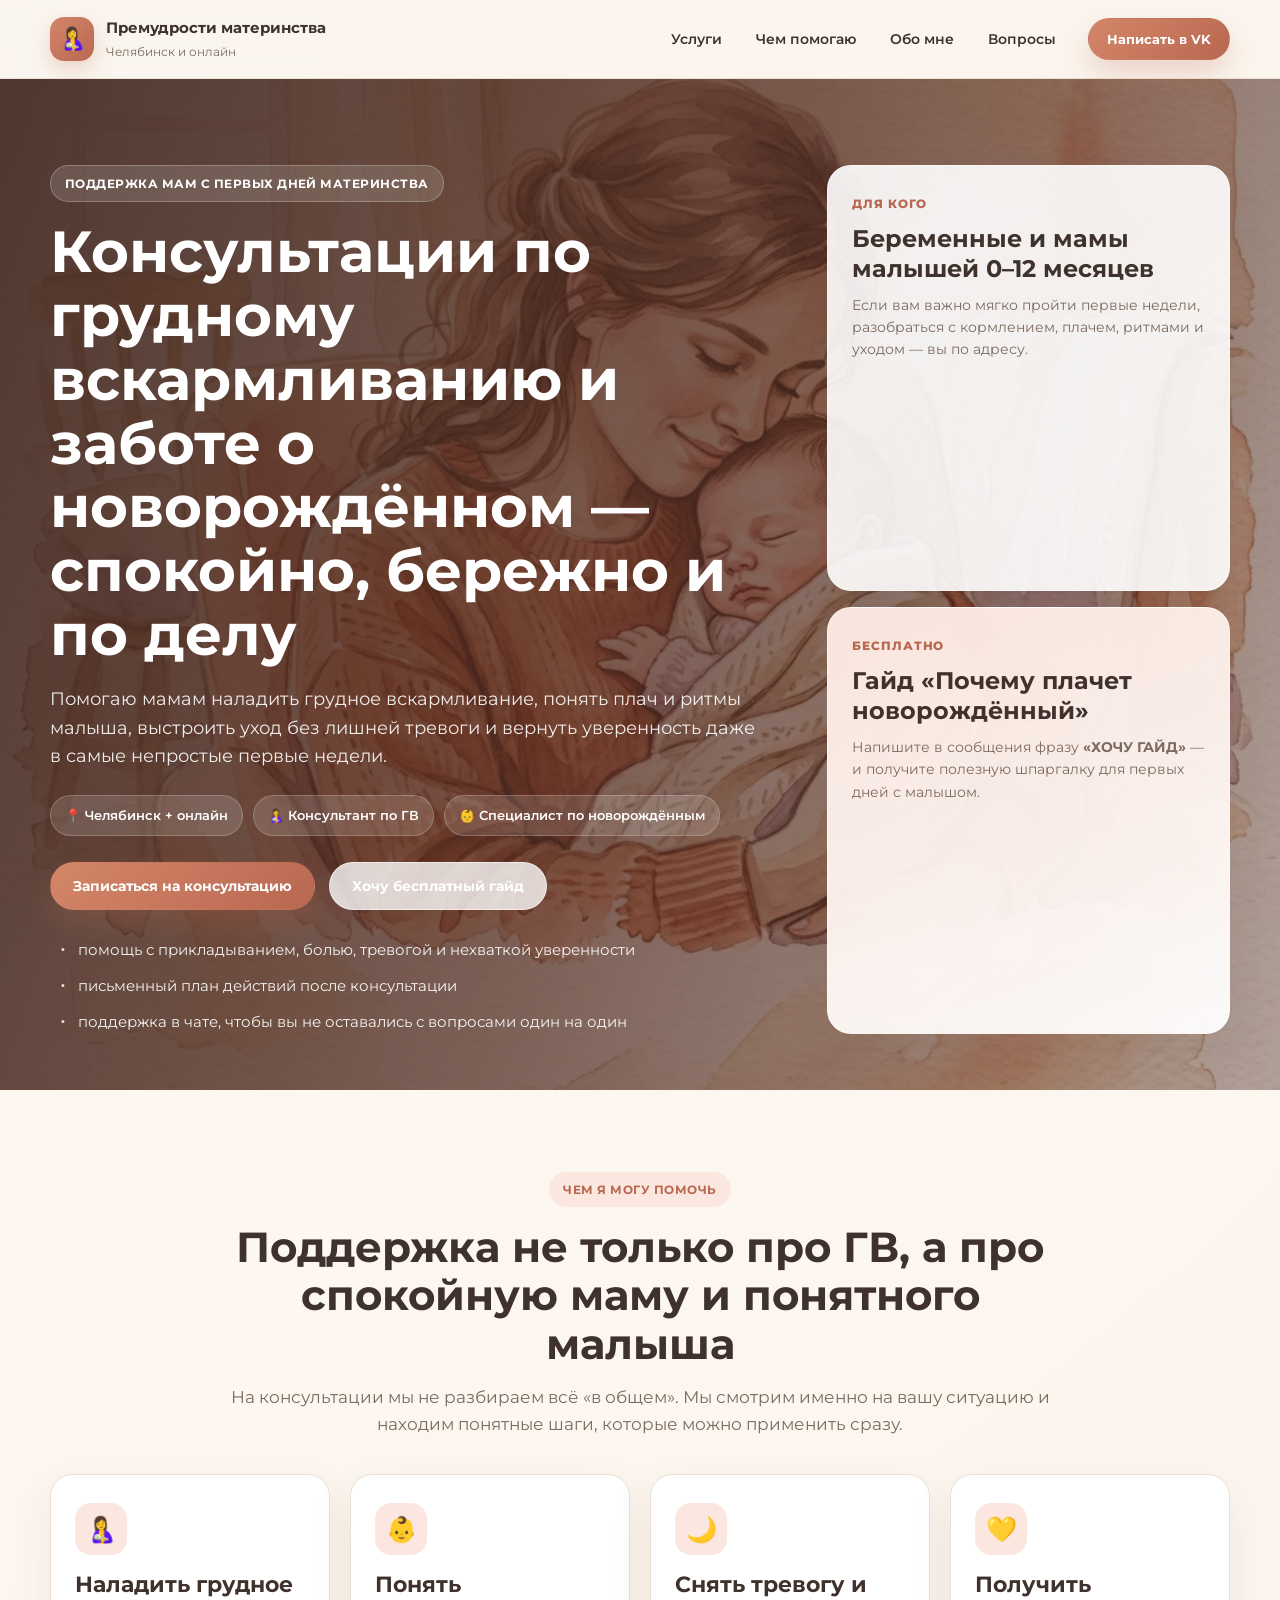
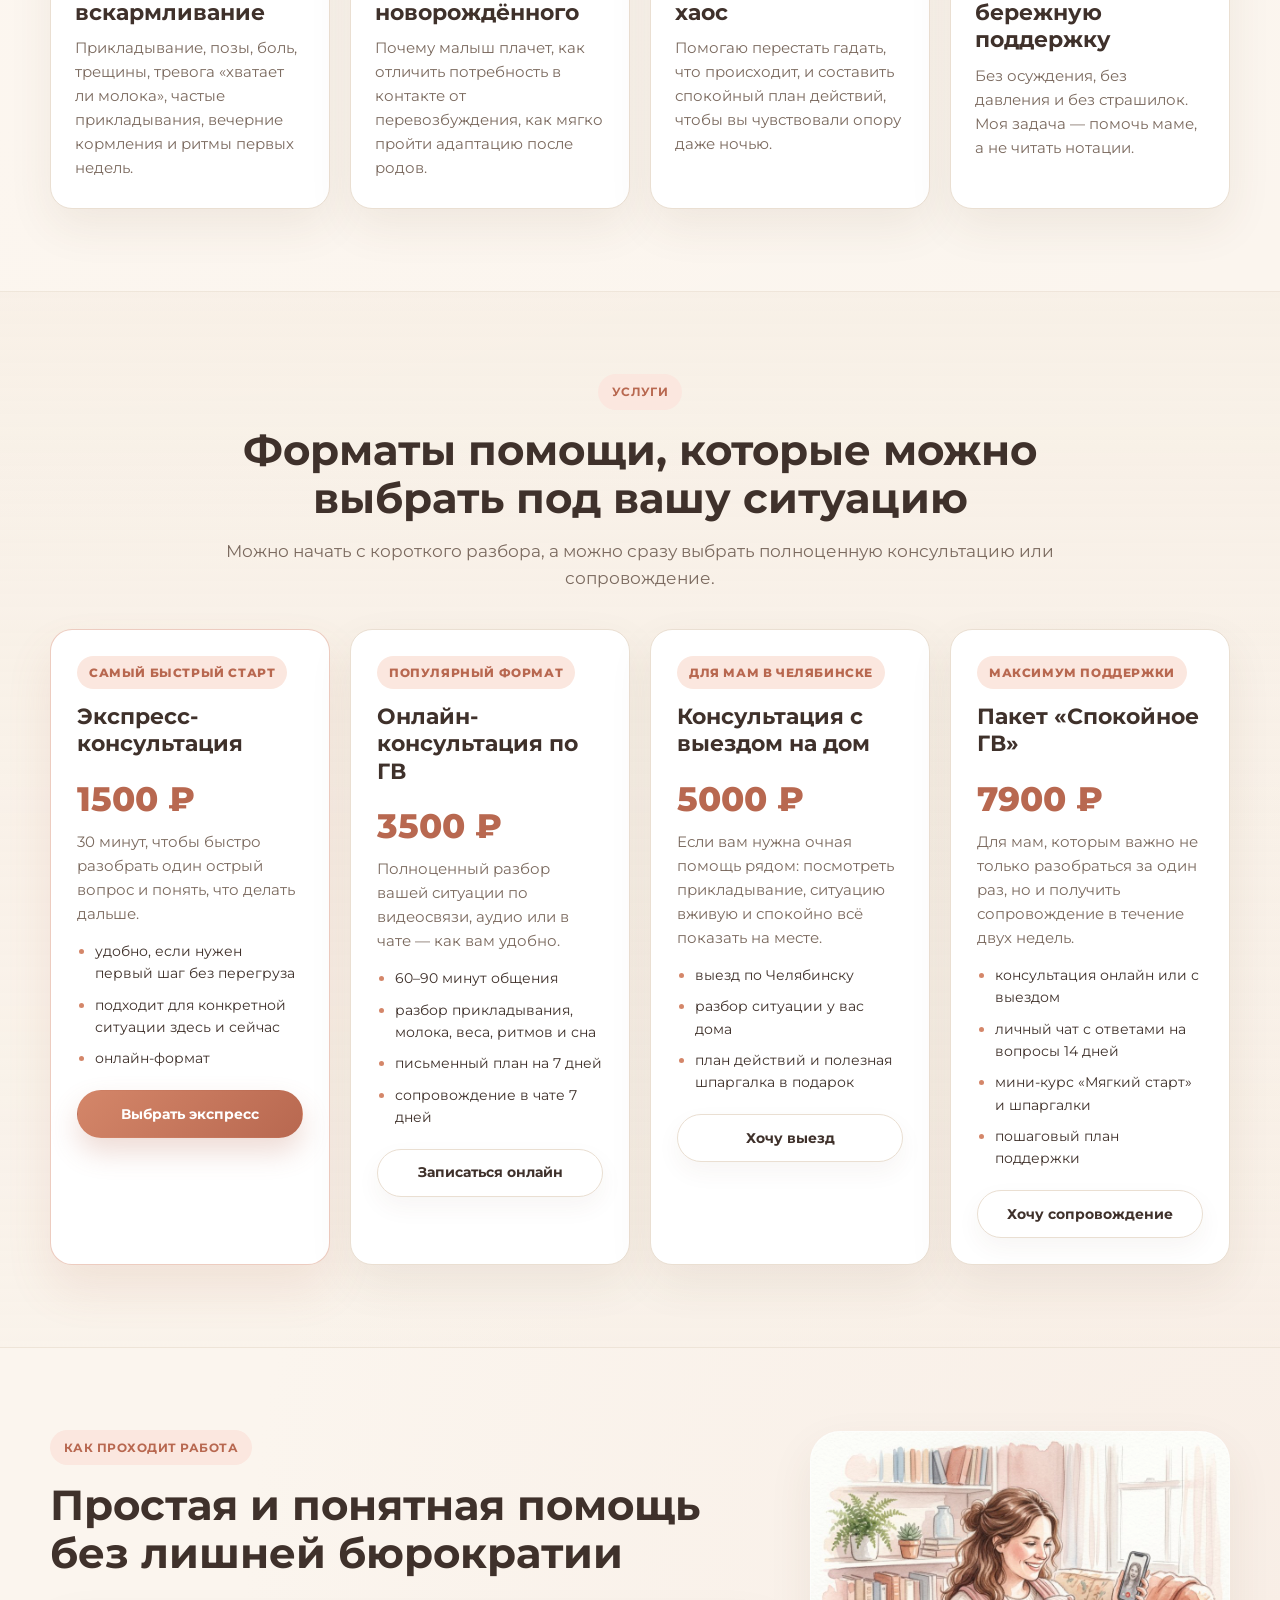
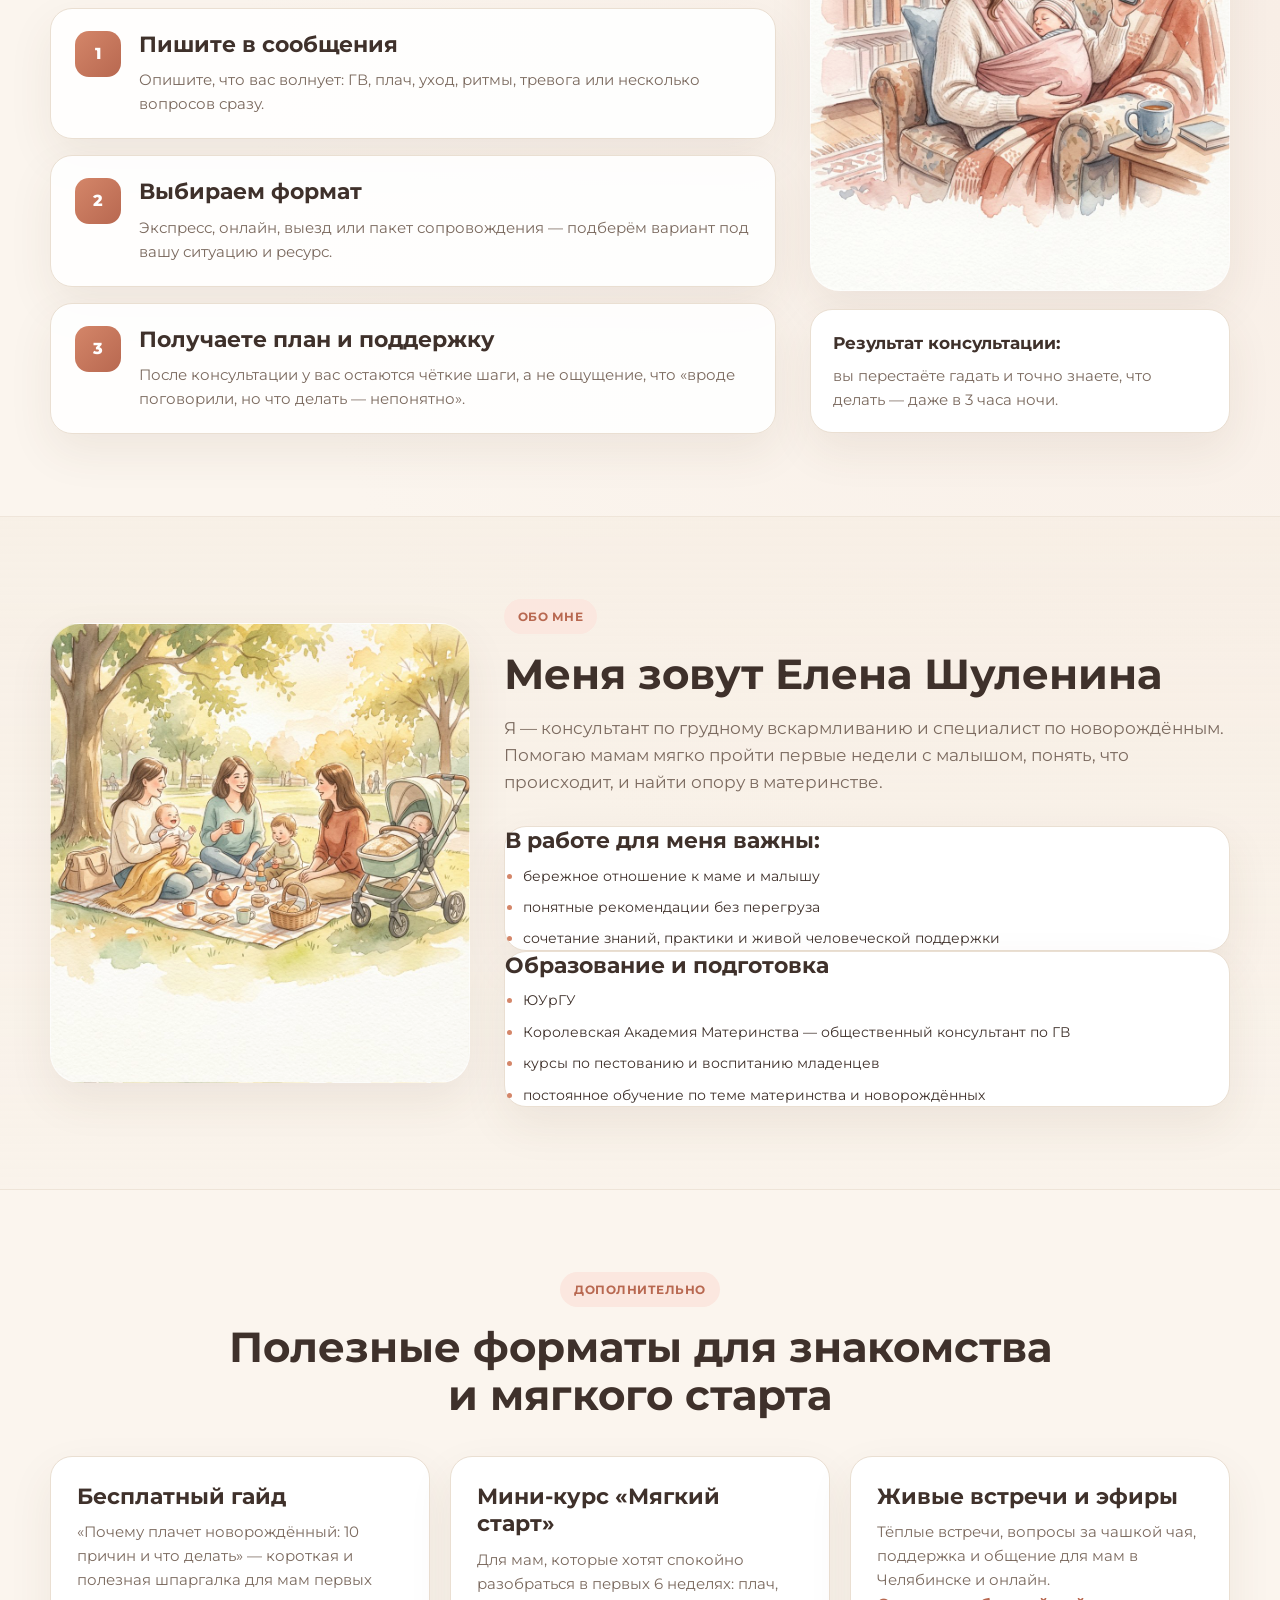
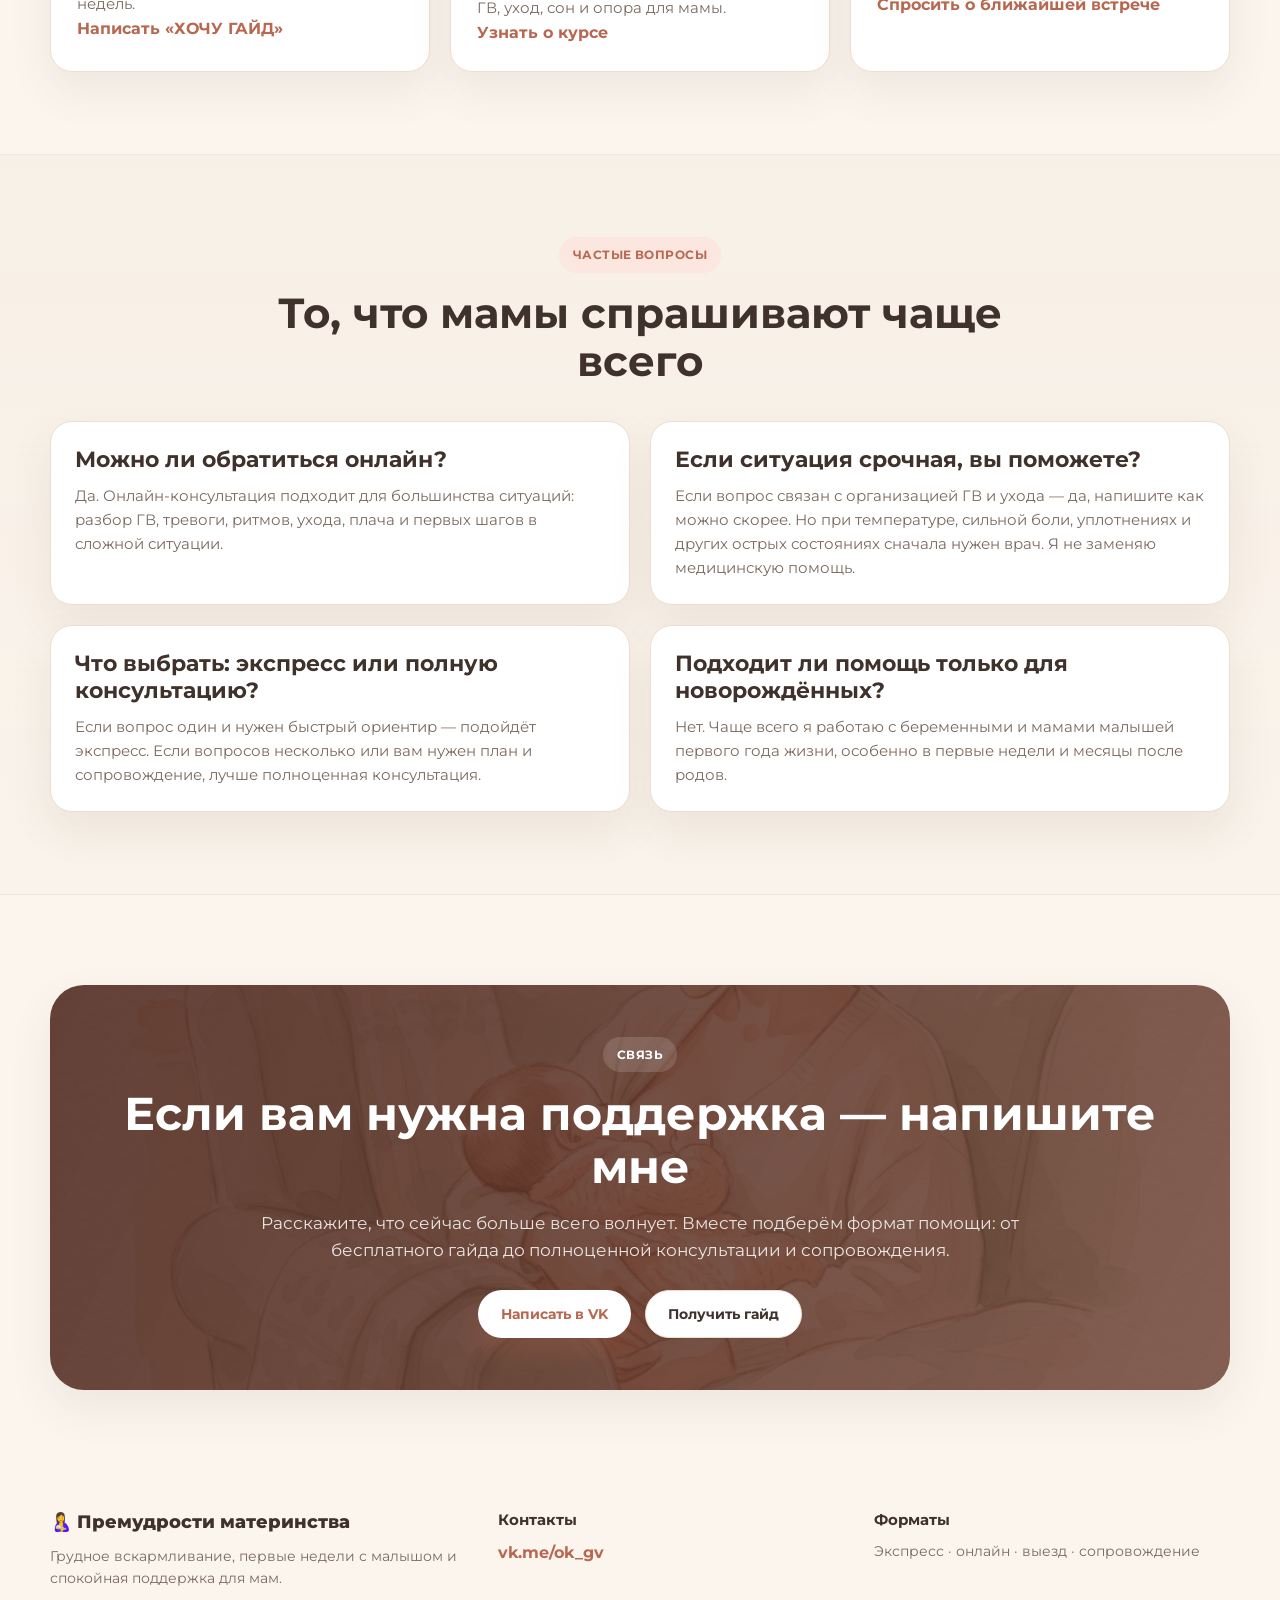
==== index.html @ 94d7d29d "Create client-facing landing page Co-authored-by: arena-agent <297053741+arena-agent@users.noreply.g" ====
<!DOCTYPE html>
<html lang="ru">
<head>
  <meta charset="UTF-8">
  <meta name="viewport" content="width=device-width, initial-scale=1.0">
  <title>Премудрости материнства — консультации по ГВ и поддержка мам</title>
  <meta name="description" content="Премудрости материнства — консультации по грудному вскармливанию и поддержка мам в Челябинске и онлайн. Помощь с ГВ, плачем новорождённого, уходом и спокойным стартом первых недель.">
  <link rel="preconnect" href="https://fonts.googleapis.com">
  <link rel="preconnect" href="https://fonts.gstatic.com" crossorigin>
  <link href="https://fonts.googleapis.com/css2?family=Montserrat:wght@400;500;600;700;800&display=swap" rel="stylesheet">
  <link rel="stylesheet" href="style.css">
</head>
<body>
  <header class="site-header">
    <div class="container nav">
      <a class="brand" href="#top">
        <span class="brand-mark">🤱</span>
        <span>
          <strong>Премудрости материнства</strong>
          <small>Челябинск и онлайн</small>
        </span>
      </a>

      <nav class="menu" aria-label="Основная навигация">
        <a href="#services">Услуги</a>
        <a href="#benefits">Чем помогаю</a>
        <a href="#about">Обо мне</a>
        <a href="#faq">Вопросы</a>
      </nav>

      <a class="button button-small button-primary header-cta" href="https://vk.me/ok_gv" target="_blank" rel="noopener">Написать в VK</a>
    </div>
  </header>

  <main id="top">
    <section class="hero">
      <div class="hero-bg"></div>
      <div class="hero-overlay"></div>
      <div class="container hero-grid">
        <div class="hero-copy">
          <span class="eyebrow">Поддержка мам с первых дней материнства</span>
          <h1>Консультации по грудному вскармливанию и заботе о новорождённом — спокойно, бережно и по делу</h1>
          <p class="hero-text">Помогаю мамам наладить грудное вскармливание, понять плач и ритмы малыша, выстроить уход без лишней тревоги и вернуть уверенность даже в самые непростые первые недели.</p>

          <div class="hero-chips">
            <span>📍 Челябинск + онлайн</span>
            <span>🤱 Консультант по ГВ</span>
            <span>👶 Специалист по новорождённым</span>
          </div>

          <div class="hero-actions">
            <a class="button button-primary" href="https://vk.me/ok_gv" target="_blank" rel="noopener">Записаться на консультацию</a>
            <a class="button button-secondary" href="https://vk.me/ok_gv" target="_blank" rel="noopener">Хочу бесплатный гайд</a>
          </div>

          <ul class="hero-points">
            <li>помощь с прикладыванием, болью, тревогой и нехваткой уверенности</li>
            <li>письменный план действий после консультации</li>
            <li>поддержка в чате, чтобы вы не оставались с вопросами один на один</li>
          </ul>
        </div>

        <aside class="hero-card">
          <div class="mini-card">
            <span class="mini-label">Для кого</span>
            <h2>Беременные и мамы малышей 0–12 месяцев</h2>
            <p>Если вам важно мягко пройти первые недели, разобраться с кормлением, плачем, ритмами и уходом — вы по адресу.</p>
          </div>

          <div class="mini-card accent-card">
            <span class="mini-label">Бесплатно</span>
            <h2>Гайд «Почему плачет новорождённый»</h2>
            <p>Напишите в сообщения фразу <strong>«ХОЧУ ГАЙД»</strong> — и получите полезную шпаргалку для первых дней с малышом.</p>
          </div>
        </aside>
      </div>
    </section>

    <section class="section" id="benefits">
      <div class="container">
        <div class="section-head">
          <span class="section-kicker">Чем я могу помочь</span>
          <h2>Поддержка не только про ГВ, а про спокойную маму и понятного малыша</h2>
          <p>На консультации мы не разбираем всё «в общем». Мы смотрим именно на вашу ситуацию и находим понятные шаги, которые можно применить сразу.</p>
        </div>

        <div class="benefits-grid">
          <article class="info-card">
            <div class="icon">🤱</div>
            <h3>Наладить грудное вскармливание</h3>
            <p>Прикладывание, позы, боль, трещины, тревога «хватает ли молока», частые прикладывания, вечерние кормления и ритмы первых недель.</p>
          </article>

          <article class="info-card">
            <div class="icon">👶</div>
            <h3>Понять новорождённого</h3>
            <p>Почему малыш плачет, как отличить потребность в контакте от перевозбуждения, как мягко пройти адаптацию после родов.</p>
          </article>

          <article class="info-card">
            <div class="icon">🌙</div>
            <h3>Снять тревогу и хаос</h3>
            <p>Помогаю перестать гадать, что происходит, и составить спокойный план действий, чтобы вы чувствовали опору даже ночью.</p>
          </article>

          <article class="info-card">
            <div class="icon">💛</div>
            <h3>Получить бережную поддержку</h3>
            <p>Без осуждения, без давления и без страшилок. Моя задача — помочь маме, а не читать нотации.</p>
          </article>
        </div>
      </div>
    </section>

    <section class="section section-soft" id="services">
      <div class="container">
        <div class="section-head">
          <span class="section-kicker">Услуги</span>
          <h2>Форматы помощи, которые можно выбрать под вашу ситуацию</h2>
          <p>Можно начать с короткого разбора, а можно сразу выбрать полноценную консультацию или сопровождение.</p>
        </div>

        <div class="services-grid">
          <article class="service-card service-highlight">
            <span class="service-badge">Самый быстрый старт</span>
            <h3>Экспресс-консультация</h3>
            <div class="price">1500 ₽</div>
            <p>30 минут, чтобы быстро разобрать один острый вопрос и понять, что делать дальше.</p>
            <ul>
              <li>удобно, если нужен первый шаг без перегруза</li>
              <li>подходит для конкретной ситуации здесь и сейчас</li>
              <li>онлайн-формат</li>
            </ul>
            <a class="button button-primary button-full" href="https://vk.me/ok_gv" target="_blank" rel="noopener">Выбрать экспресс</a>
          </article>

          <article class="service-card">
            <span class="service-badge">Популярный формат</span>
            <h3>Онлайн-консультация по ГВ</h3>
            <div class="price">3500 ₽</div>
            <p>Полноценный разбор вашей ситуации по видеосвязи, аудио или в чате — как вам удобно.</p>
            <ul>
              <li>60–90 минут общения</li>
              <li>разбор прикладывания, молока, веса, ритмов и сна</li>
              <li>письменный план на 7 дней</li>
              <li>сопровождение в чате 7 дней</li>
            </ul>
            <a class="button button-secondary button-full" href="https://vk.me/ok_gv" target="_blank" rel="noopener">Записаться онлайн</a>
          </article>

          <article class="service-card">
            <span class="service-badge">Для мам в Челябинске</span>
            <h3>Консультация с выездом на дом</h3>
            <div class="price">5000 ₽</div>
            <p>Если вам нужна очная помощь рядом: посмотреть прикладывание, ситуацию вживую и спокойно всё показать на месте.</p>
            <ul>
              <li>выезд по Челябинску</li>
              <li>разбор ситуации у вас дома</li>
              <li>план действий и полезная шпаргалка в подарок</li>
            </ul>
            <a class="button button-secondary button-full" href="https://vk.me/ok_gv" target="_blank" rel="noopener">Хочу выезд</a>
          </article>

          <article class="service-card">
            <span class="service-badge">Максимум поддержки</span>
            <h3>Пакет «Спокойное ГВ»</h3>
            <div class="price">7900 ₽</div>
            <p>Для мам, которым важно не только разобраться за один раз, но и получить сопровождение в течение двух недель.</p>
            <ul>
              <li>консультация онлайн или с выездом</li>
              <li>личный чат с ответами на вопросы 14 дней</li>
              <li>мини-курс «Мягкий старт» и шпаргалки</li>
              <li>пошаговый план поддержки</li>
            </ul>
            <a class="button button-secondary button-full" href="https://vk.me/ok_gv" target="_blank" rel="noopener">Хочу сопровождение</a>
          </article>
        </div>
      </div>
    </section>

    <section class="section">
      <div class="container two-column">
        <div>
          <div class="section-head left">
            <span class="section-kicker">Как проходит работа</span>
            <h2>Простая и понятная помощь без лишней бюрократии</h2>
          </div>

          <div class="steps">
            <article class="step-card">
              <span class="step-num">1</span>
              <div>
                <h3>Пишите в сообщения</h3>
                <p>Опишите, что вас волнует: ГВ, плач, уход, ритмы, тревога или несколько вопросов сразу.</p>
              </div>
            </article>

            <article class="step-card">
              <span class="step-num">2</span>
              <div>
                <h3>Выбираем формат</h3>
                <p>Экспресс, онлайн, выезд или пакет сопровождения — подберём вариант под вашу ситуацию и ресурс.</p>
              </div>
            </article>

            <article class="step-card">
              <span class="step-num">3</span>
              <div>
                <h3>Получаете план и поддержку</h3>
                <p>После консультации у вас остаются чёткие шаги, а не ощущение, что «вроде поговорили, но что делать — непонятно».</p>
              </div>
            </article>
          </div>
        </div>

        <div class="visual-panel">
          <div class="visual-image visual-online"></div>
          <div class="panel-note">
            <strong>Результат консультации:</strong>
            <p>вы перестаёте гадать и точно знаете, что делать — даже в 3 часа ночи.</p>
          </div>
        </div>
      </div>
    </section>

    <section class="section section-soft">
      <div class="container two-column reverse">
        <div class="visual-panel">
          <div class="visual-image visual-picnic"></div>
        </div>

        <div id="about">
          <div class="section-head left">
            <span class="section-kicker">Обо мне</span>
            <h2>Меня зовут Елена Шуленина</h2>
            <p>Я — консультант по грудному вскармливанию и специалист по новорождённым. Помогаю мамам мягко пройти первые недели с малышом, понять, что происходит, и найти опору в материнстве.</p>
          </div>

          <div class="about-box">
            <h3>В работе для меня важны:</h3>
            <ul>
              <li>бережное отношение к маме и малышу</li>
              <li>понятные рекомендации без перегруза</li>
              <li>сочетание знаний, практики и живой человеческой поддержки</li>
            </ul>
          </div>

          <div class="about-box">
            <h3>Образование и подготовка</h3>
            <ul>
              <li>ЮУрГУ</li>
              <li>Королевская Академия Материнства — общественный консультант по ГВ</li>
              <li>курсы по пестованию и воспитанию младенцев</li>
              <li>постоянное обучение по теме материнства и новорождённых</li>
            </ul>
          </div>
        </div>
      </div>
    </section>

    <section class="section">
      <div class="container">
        <div class="section-head">
          <span class="section-kicker">Дополнительно</span>
          <h2>Полезные форматы для знакомства и мягкого старта</h2>
        </div>

        <div class="extras-grid">
          <article class="extra-card">
            <h3>Бесплатный гайд</h3>
            <p>«Почему плачет новорождённый: 10 причин и что делать» — короткая и полезная шпаргалка для мам первых недель.</p>
            <a href="https://vk.me/ok_gv" target="_blank" rel="noopener">Написать «ХОЧУ ГАЙД»</a>
          </article>

          <article class="extra-card">
            <h3>Мини-курс «Мягкий старт»</h3>
            <p>Для мам, которые хотят спокойно разобраться в первых 6 неделях: плач, ГВ, уход, сон и опора для мамы.</p>
            <a href="https://vk.me/ok_gv" target="_blank" rel="noopener">Узнать о курсе</a>
          </article>

          <article class="extra-card">
            <h3>Живые встречи и эфиры</h3>
            <p>Тёплые встречи, вопросы за чашкой чая, поддержка и общение для мам в Челябинске и онлайн.</p>
            <a href="https://vk.me/ok_gv" target="_blank" rel="noopener">Спросить о ближайшей встрече</a>
          </article>
        </div>
      </div>
    </section>

    <section class="section section-soft" id="faq">
      <div class="container">
        <div class="section-head">
          <span class="section-kicker">Частые вопросы</span>
          <h2>То, что мамы спрашивают чаще всего</h2>
        </div>

        <div class="faq-list">
          <article class="faq-item">
            <h3>Можно ли обратиться онлайн?</h3>
            <p>Да. Онлайн-консультация подходит для большинства ситуаций: разбор ГВ, тревоги, ритмов, ухода, плача и первых шагов в сложной ситуации.</p>
          </article>

          <article class="faq-item">
            <h3>Если ситуация срочная, вы поможете?</h3>
            <p>Если вопрос связан с организацией ГВ и ухода — да, напишите как можно скорее. Но при температуре, сильной боли, уплотнениях и других острых состояниях сначала нужен врач. Я не заменяю медицинскую помощь.</p>
          </article>

          <article class="faq-item">
            <h3>Что выбрать: экспресс или полную консультацию?</h3>
            <p>Если вопрос один и нужен быстрый ориентир — подойдёт экспресс. Если вопросов несколько или вам нужен план и сопровождение, лучше полноценная консультация.</p>
          </article>

          <article class="faq-item">
            <h3>Подходит ли помощь только для новорождённых?</h3>
            <p>Нет. Чаще всего я работаю с беременными и мамами малышей первого года жизни, особенно в первые недели и месяцы после родов.</p>
          </article>
        </div>
      </div>
    </section>

    <section class="section final-cta">
      <div class="container final-cta-inner">
        <span class="section-kicker light">Связь</span>
        <h2>Если вам нужна поддержка — напишите мне</h2>
        <p>Расскажите, что сейчас больше всего волнует. Вместе подберём формат помощи: от бесплатного гайда до полноценной консультации и сопровождения.</p>
        <div class="hero-actions centered">
          <a class="button button-primary button-light" href="https://vk.me/ok_gv" target="_blank" rel="noopener">Написать в VK</a>
          <a class="button button-secondary button-outline-light" href="https://vk.me/ok_gv" target="_blank" rel="noopener">Получить гайд</a>
        </div>
      </div>
    </section>
  </main>

  <footer class="site-footer">
    <div class="container footer-grid">
      <div>
        <div class="footer-brand">🤱 Премудрости материнства</div>
        <p>Грудное вскармливание, первые недели с малышом и спокойная поддержка для мам.</p>
      </div>

      <div>
        <h3>Контакты</h3>
        <a href="https://vk.me/ok_gv" target="_blank" rel="noopener">vk.me/ok_gv</a>
      </div>

      <div>
        <h3>Форматы</h3>
        <p>Экспресс · онлайн · выезд · сопровождение</p>
      </div>
    </div>
  </footer>
</body>
</html>
---- style.css ----
:root {
  --bg: #fbf5ee;
  --bg-soft: #f6ede2;
  --card: rgba(255, 255, 255, 0.92);
  --card-solid: #ffffff;
  --text: #3f312b;
  --muted: #7b6a5f;
  --line: #eadfd2;
  --accent: #d48669;
  --accent-dark: #b86850;
  --accent-soft: #fbe7df;
  --green: #5f8f74;
  --shadow: 0 18px 45px rgba(90, 61, 40, 0.08);
  --radius-xl: 32px;
  --radius-lg: 22px;
  --radius-md: 16px;
  --container: 1180px;
}

* {
  box-sizing: border-box;
}

html {
  scroll-behavior: smooth;
}

body {
  margin: 0;
  font-family: 'Montserrat', -apple-system, BlinkMacSystemFont, 'Segoe UI', sans-serif;
  color: var(--text);
  background:
    radial-gradient(circle at top left, #fff9f3 0%, transparent 35%),
    radial-gradient(circle at right center, #f8eee6 0%, transparent 30%),
    var(--bg);
  line-height: 1.6;
}

img {
  max-width: 100%;
  display: block;
}

a {
  color: inherit;
}

.container {
  width: min(var(--container), calc(100% - 40px));
  margin: 0 auto;
}

.site-header {
  position: sticky;
  top: 0;
  z-index: 50;
  backdrop-filter: blur(14px);
  -webkit-backdrop-filter: blur(14px);
  background: rgba(251, 245, 238, 0.85);
  border-bottom: 1px solid rgba(234, 223, 210, 0.9);
}

.nav {
  display: flex;
  align-items: center;
  gap: 18px;
  min-height: 78px;
}

.brand {
  display: inline-flex;
  align-items: center;
  gap: 12px;
  text-decoration: none;
  min-width: 0;
}

.brand strong {
  display: block;
  font-size: 15px;
}

.brand small {
  display: block;
  color: var(--muted);
  font-size: 12px;
  margin-top: 2px;
}

.brand-mark {
  width: 44px;
  height: 44px;
  border-radius: 14px;
  display: grid;
  place-items: center;
  font-size: 22px;
  background: linear-gradient(135deg, var(--accent), var(--accent-dark));
  color: white;
  box-shadow: 0 8px 20px rgba(184, 104, 80, 0.26);
}

.menu {
  display: flex;
  align-items: center;
  gap: 6px;
  margin-left: auto;
  flex-wrap: wrap;
}

.menu a {
  text-decoration: none;
  font-size: 14px;
  font-weight: 600;
  color: var(--text);
  padding: 10px 14px;
  border-radius: 999px;
  transition: 0.2s ease;
}

.menu a:hover,
.menu a:focus-visible {
  background: white;
  outline: none;
}

.button {
  display: inline-flex;
  align-items: center;
  justify-content: center;
  gap: 8px;
  min-height: 48px;
  padding: 0 22px;
  border-radius: 999px;
  border: 1px solid transparent;
  text-decoration: none;
  font-weight: 700;
  font-size: 14px;
  transition: transform 0.18s ease, box-shadow 0.18s ease, background 0.18s ease, color 0.18s ease;
}

.button:hover,
.button:focus-visible {
  transform: translateY(-1px);
  outline: none;
}

.button-small {
  min-height: 42px;
  padding: 0 18px;
  font-size: 13px;
}

.button-full {
  width: 100%;
}

.button-primary {
  background: linear-gradient(135deg, var(--accent), var(--accent-dark));
  color: white;
  box-shadow: 0 14px 28px rgba(184, 104, 80, 0.24);
}

.button-secondary {
  background: rgba(255, 255, 255, 0.78);
  border-color: rgba(255, 255, 255, 0.55);
  color: white;
}

.section .button-secondary,
.section-soft .button-secondary {
  color: var(--text);
  background: white;
  border-color: var(--line);
  box-shadow: 0 10px 24px rgba(90, 61, 40, 0.05);
}

.button-light {
  background: white;
  color: var(--accent-dark);
}

.button-outline-light {
  border-color: rgba(255, 255, 255, 0.45);
  background: rgba(255, 255, 255, 0.12);
  color: white;
}

.hero {
  position: relative;
  overflow: hidden;
  padding: 44px 0 56px;
}

.hero-bg,
.hero-overlay {
  position: absolute;
  inset: 0;
}

.hero-bg {
  background: url('assets/bg-newborn.jpg') center 28% / cover no-repeat;
  transform: scale(1.04);
}

.hero-overlay {
  background: linear-gradient(110deg, rgba(64, 38, 30, 0.92) 0%, rgba(87, 50, 39, 0.78) 50%, rgba(87, 50, 39, 0.45) 100%);
}

.hero-grid {
  position: relative;
  z-index: 1;
  display: grid;
  grid-template-columns: minmax(0, 1.3fr) minmax(280px, 0.7fr);
  gap: 28px;
  align-items: stretch;
}

.hero-copy,
.hero-card {
  padding-top: 42px;
}

.hero-copy {
  color: white;
}

.eyebrow,
.section-kicker {
  display: inline-flex;
  align-items: center;
  gap: 8px;
  padding: 8px 14px;
  border-radius: 999px;
  font-size: 12px;
  font-weight: 700;
  letter-spacing: 0.04em;
  text-transform: uppercase;
}

.eyebrow {
  margin-bottom: 18px;
  background: rgba(255, 255, 255, 0.14);
  border: 1px solid rgba(255, 255, 255, 0.24);
}

.hero h1 {
  margin: 0;
  font-size: clamp(34px, 5vw, 58px);
  line-height: 1.1;
  max-width: 900px;
}

.hero-text {
  margin: 18px 0 0;
  font-size: 18px;
  color: rgba(255, 255, 255, 0.9);
  max-width: 720px;
}

.hero-chips {
  display: flex;
  flex-wrap: wrap;
  gap: 10px;
  margin-top: 24px;
}

.hero-chips span {
  padding: 9px 14px;
  border-radius: 999px;
  font-size: 13px;
  font-weight: 600;
  background: rgba(255, 255, 255, 0.14);
  border: 1px solid rgba(255, 255, 255, 0.2);
}

.hero-actions {
  display: flex;
  gap: 14px;
  flex-wrap: wrap;
  margin-top: 26px;
}

.hero-actions.centered {
  justify-content: center;
}

.hero-points {
  list-style: none;
  padding: 0;
  margin: 28px 0 0;
  display: grid;
  gap: 12px;
  max-width: 720px;
}

.hero-points li {
  position: relative;
  padding-left: 28px;
  color: rgba(255, 255, 255, 0.92);
  font-size: 15px;
}

.hero-points li::before {
  content: '•';
  position: absolute;
  left: 10px;
  top: 0;
  color: #ffd9c8;
  font-size: 20px;
  line-height: 1;
}

.hero-card {
  display: grid;
  gap: 16px;
}

.mini-card {
  background: rgba(255, 255, 255, 0.9);
  color: var(--text);
  border-radius: 24px;
  padding: 24px;
  box-shadow: var(--shadow);
  border: 1px solid rgba(255, 255, 255, 0.5);
}

.mini-card h2 {
  margin: 8px 0 10px;
  font-size: 24px;
  line-height: 1.25;
}

.mini-card p {
  margin: 0;
  color: var(--muted);
  font-size: 14px;
}

.mini-label {
  color: var(--accent-dark);
  font-size: 12px;
  font-weight: 800;
  text-transform: uppercase;
  letter-spacing: 0.08em;
}

.accent-card {
  background: linear-gradient(160deg, rgba(251, 231, 223, 0.98), rgba(255, 255, 255, 0.95));
}

.section {
  padding: 82px 0;
}

.section-soft {
  background: linear-gradient(180deg, rgba(246, 237, 226, 0.6), rgba(246, 237, 226, 0.28));
  border-top: 1px solid rgba(234, 223, 210, 0.65);
  border-bottom: 1px solid rgba(234, 223, 210, 0.65);
}

.section-head {
  text-align: center;
  max-width: 840px;
  margin: 0 auto 36px;
}

.section-head.left {
  text-align: left;
  margin: 0 0 30px;
}

.section-kicker {
  background: var(--accent-soft);
  color: var(--accent-dark);
  margin-bottom: 16px;
}

.section-kicker.light {
  background: rgba(255, 255, 255, 0.14);
  color: white;
}

.section-head h2 {
  margin: 0;
  font-size: clamp(28px, 4vw, 42px);
  line-height: 1.15;
}

.section-head p {
  margin: 16px auto 0;
  color: var(--muted);
  font-size: 17px;
}

.section-head.left p {
  margin-left: 0;
}

.benefits-grid,
.services-grid,
.extras-grid,
.faq-list,
.footer-grid {
  display: grid;
  gap: 20px;
}

.benefits-grid {
  grid-template-columns: repeat(4, minmax(0, 1fr));
}

.info-card,
.service-card,
.extra-card,
.faq-item,
.about-box,
.panel-note {
  background: var(--card-solid);
  border: 1px solid var(--line);
  border-radius: var(--radius-lg);
  box-shadow: var(--shadow);
}

.info-card {
  padding: 28px 24px;
}

.icon {
  width: 52px;
  height: 52px;
  border-radius: 16px;
  display: grid;
  place-items: center;
  background: var(--accent-soft);
  font-size: 25px;
  margin-bottom: 16px;
}

.info-card h3,
.service-card h3,
.extra-card h3,
.faq-item h3,
.about-box h3,
.step-card h3 {
  margin: 0 0 10px;
  font-size: 22px;
  line-height: 1.25;
}

.info-card p,
.service-card p,
.extra-card p,
.faq-item p,
.about-box p,
.step-card p,
.panel-note p {
  margin: 0;
  color: var(--muted);
  font-size: 15px;
}

.services-grid {
  grid-template-columns: repeat(4, minmax(0, 1fr));
  align-items: stretch;
}

.service-card {
  padding: 26px;
  display: flex;
  flex-direction: column;
  gap: 14px;
}

.service-highlight {
  border-color: rgba(212, 134, 105, 0.42);
  box-shadow: 0 24px 46px rgba(184, 104, 80, 0.12);
}

.service-badge {
  align-self: flex-start;
  padding: 7px 12px;
  border-radius: 999px;
  background: var(--accent-soft);
  color: var(--accent-dark);
  font-size: 12px;
  font-weight: 800;
  text-transform: uppercase;
  letter-spacing: 0.05em;
}

.price {
  font-size: 34px;
  font-weight: 800;
  line-height: 1;
  color: var(--accent-dark);
}

.service-card ul,
.about-box ul {
  margin: 0;
  padding-left: 18px;
  color: var(--text);
  display: grid;
  gap: 9px;
  font-size: 14px;
}

.service-card ul {
  margin-bottom: 6px;
}

.service-card li::marker,
.about-box li::marker {
  color: var(--accent);
}

.two-column {
  display: grid;
  grid-template-columns: minmax(0, 1fr) minmax(320px, 420px);
  gap: 34px;
  align-items: center;
}

.two-column.reverse {
  grid-template-columns: minmax(320px, 420px) minmax(0, 1fr);
}

.steps {
  display: grid;
  gap: 16px;
}

.step-card {
  display: flex;
  gap: 18px;
  align-items: flex-start;
  padding: 22px 24px;
  background: rgba(255, 255, 255, 0.9);
  border: 1px solid var(--line);
  border-radius: var(--radius-lg);
  box-shadow: var(--shadow);
}

.step-num {
  width: 46px;
  height: 46px;
  flex: 0 0 46px;
  border-radius: 14px;
  display: grid;
  place-items: center;
  font-weight: 800;
  color: white;
  background: linear-gradient(135deg, var(--accent), var(--accent-dark));
}

.visual-panel {
  display: grid;
  gap: 18px;
}

.visual-image {
  min-height: 460px;
  border-radius: 30px;
  overflow: hidden;
  border: 1px solid rgba(255, 255, 255, 0.6);
  box-shadow: var(--shadow);
  background-size: cover;
  background-position: center;
}

.visual-online {
  background-image: linear-gradient(rgba(255,255,255,0.08), rgba(255,255,255,0.08)), url('assets/bg-online.jpg');
}

.visual-picnic {
  background-image: linear-gradient(rgba(255,255,255,0.08), rgba(255,255,255,0.08)), url('assets/bg-picnic.jpg');
}

.panel-note {
  padding: 20px 22px;
}

.panel-note strong {
  display: block;
  margin-bottom: 6px;
  font-size: 17px;
}

.extras-grid {
  grid-template-columns: repeat(3, minmax(0, 1fr));
}

.extra-card {
  padding: 26px;
}

.extra-card a,
.site-footer a {
  color: var(--accent-dark);
  font-weight: 700;
  text-decoration: none;
}

.extra-card a:hover,
.site-footer a:hover {
  text-decoration: underline;
}

.faq-list {
  grid-template-columns: repeat(2, minmax(0, 1fr));
}

.faq-item {
  padding: 24px;
}

.final-cta {
  padding-top: 90px;
  padding-bottom: 90px;
}

.final-cta-inner {
  text-align: center;
  color: white;
  background:
    linear-gradient(115deg, rgba(82, 44, 34, 0.9), rgba(107, 63, 49, 0.83)),
    url('assets/bg-breastfeeding.jpg') center / cover no-repeat;
  border-radius: 34px;
  padding: 52px 28px;
  box-shadow: var(--shadow);
}

.final-cta-inner h2 {
  margin: 0;
  font-size: clamp(30px, 4vw, 46px);
  line-height: 1.15;
}

.final-cta-inner p {
  max-width: 760px;
  margin: 16px auto 0;
  color: rgba(255, 255, 255, 0.86);
  font-size: 17px;
}

.site-footer {
  padding: 28px 0 48px;
}

.footer-grid {
  grid-template-columns: 1.2fr 1fr 1fr;
  align-items: start;
}

.footer-brand {
  font-weight: 800;
  font-size: 18px;
  margin-bottom: 8px;
}

.site-footer h3 {
  margin: 0 0 8px;
  font-size: 15px;
}

.site-footer p {
  margin: 0;
  color: var(--muted);
  font-size: 14px;
}

@media (max-width: 1120px) {
  .benefits-grid,
  .services-grid {
    grid-template-columns: repeat(2, minmax(0, 1fr));
  }

  .hero-grid,
  .two-column,
  .two-column.reverse,
  .extras-grid,
  .footer-grid {
    grid-template-columns: 1fr;
  }

  .hero-copy,
  .hero-card {
    padding-top: 24px;
  }

  .header-cta {
    display: none;
  }
}

@media (max-width: 780px) {
  .container {
    width: min(var(--container), calc(100% - 28px));
  }

  .nav {
    padding: 10px 0;
    gap: 12px;
  }

  .menu {
    order: 3;
    width: 100%;
    margin-left: 0;
    overflow-x: auto;
    flex-wrap: nowrap;
    padding-bottom: 4px;
  }

  .menu::-webkit-scrollbar {
    display: none;
  }

  .hero {
    padding-top: 22px;
    padding-bottom: 34px;
  }

  .hero h1 {
    font-size: 34px;
  }

  .hero-text,
  .section-head p,
  .final-cta-inner p {
    font-size: 16px;
  }

  .section {
    padding: 64px 0;
  }

  .benefits-grid,
  .services-grid,
  .extras-grid,
  .faq-list {
    grid-template-columns: 1fr;
  }

  .service-card,
  .info-card,
  .extra-card,
  .faq-item,
  .about-box,
  .step-card,
  .panel-note,
  .mini-card {
    padding: 22px;
  }

  .visual-image {
    min-height: 300px;
  }

  .hero-actions {
    flex-direction: column;
  }

  .hero-actions .button {
    width: 100%;
  }
}
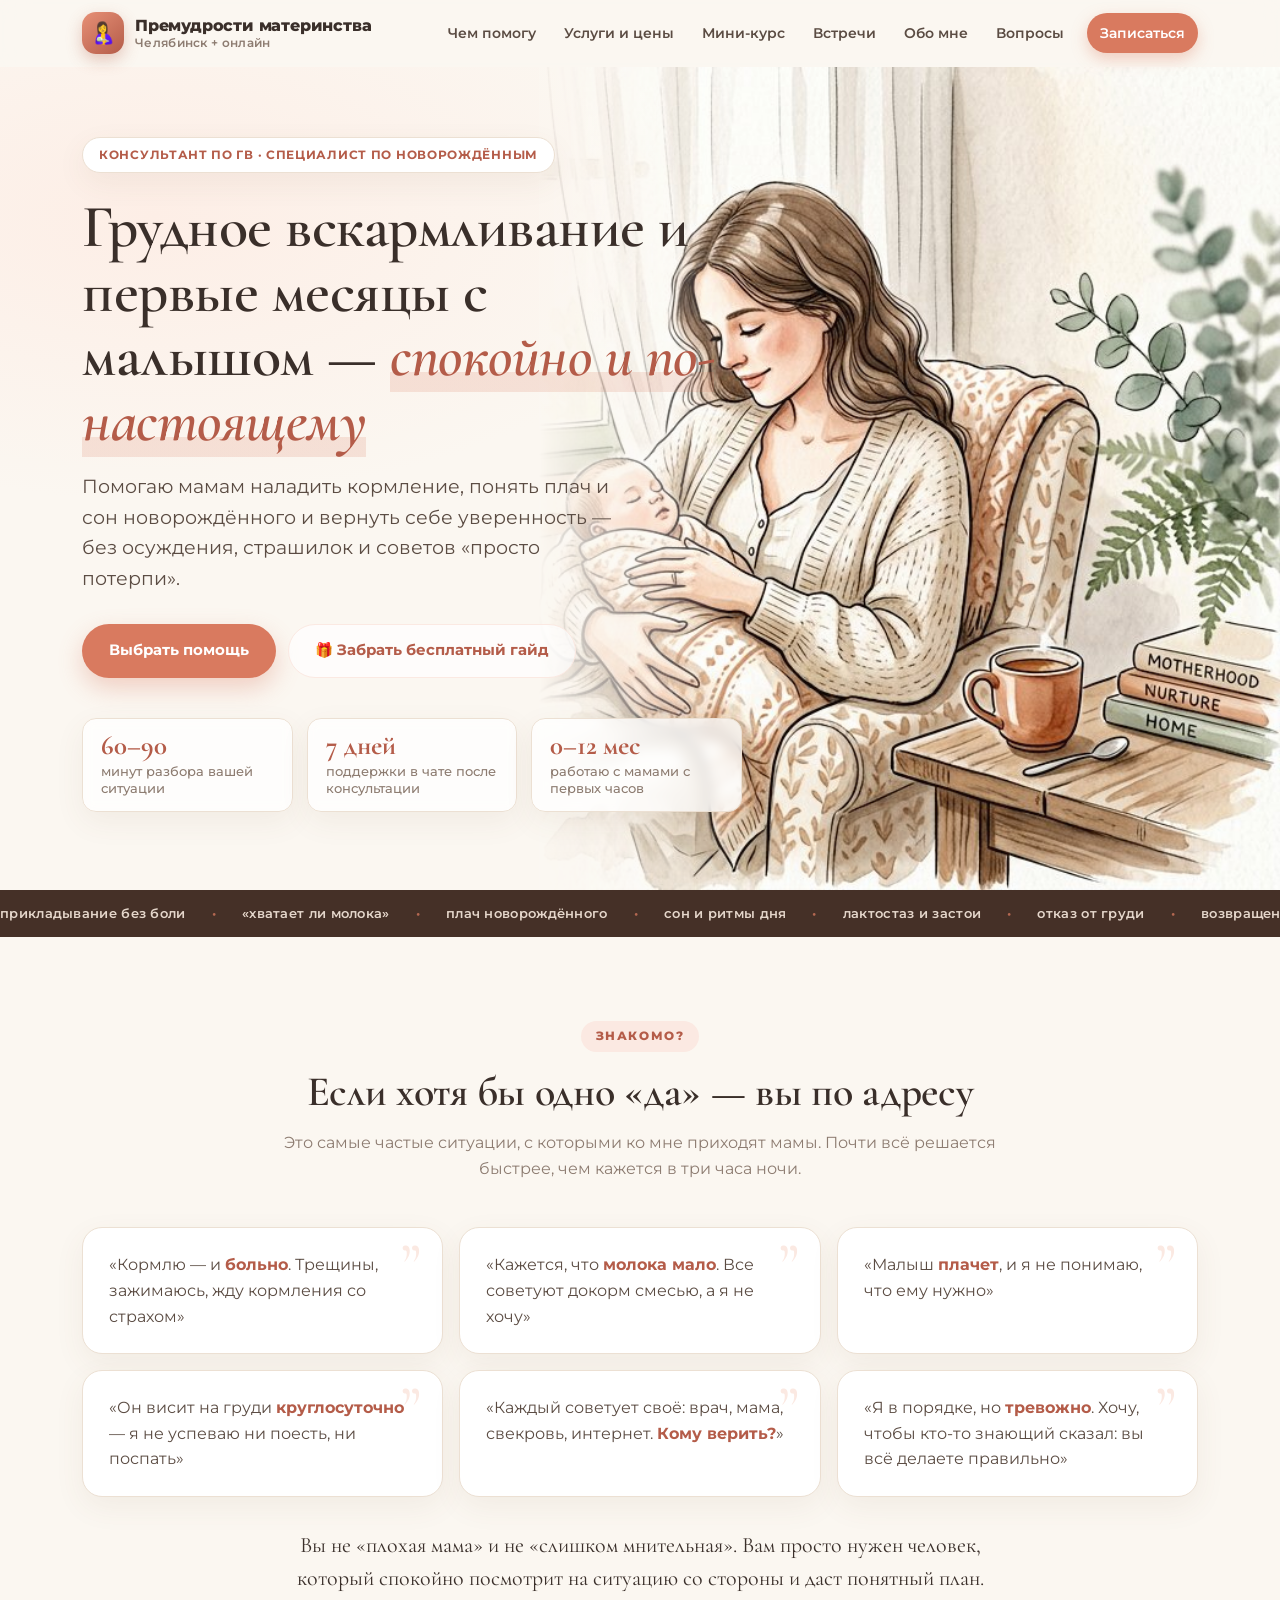
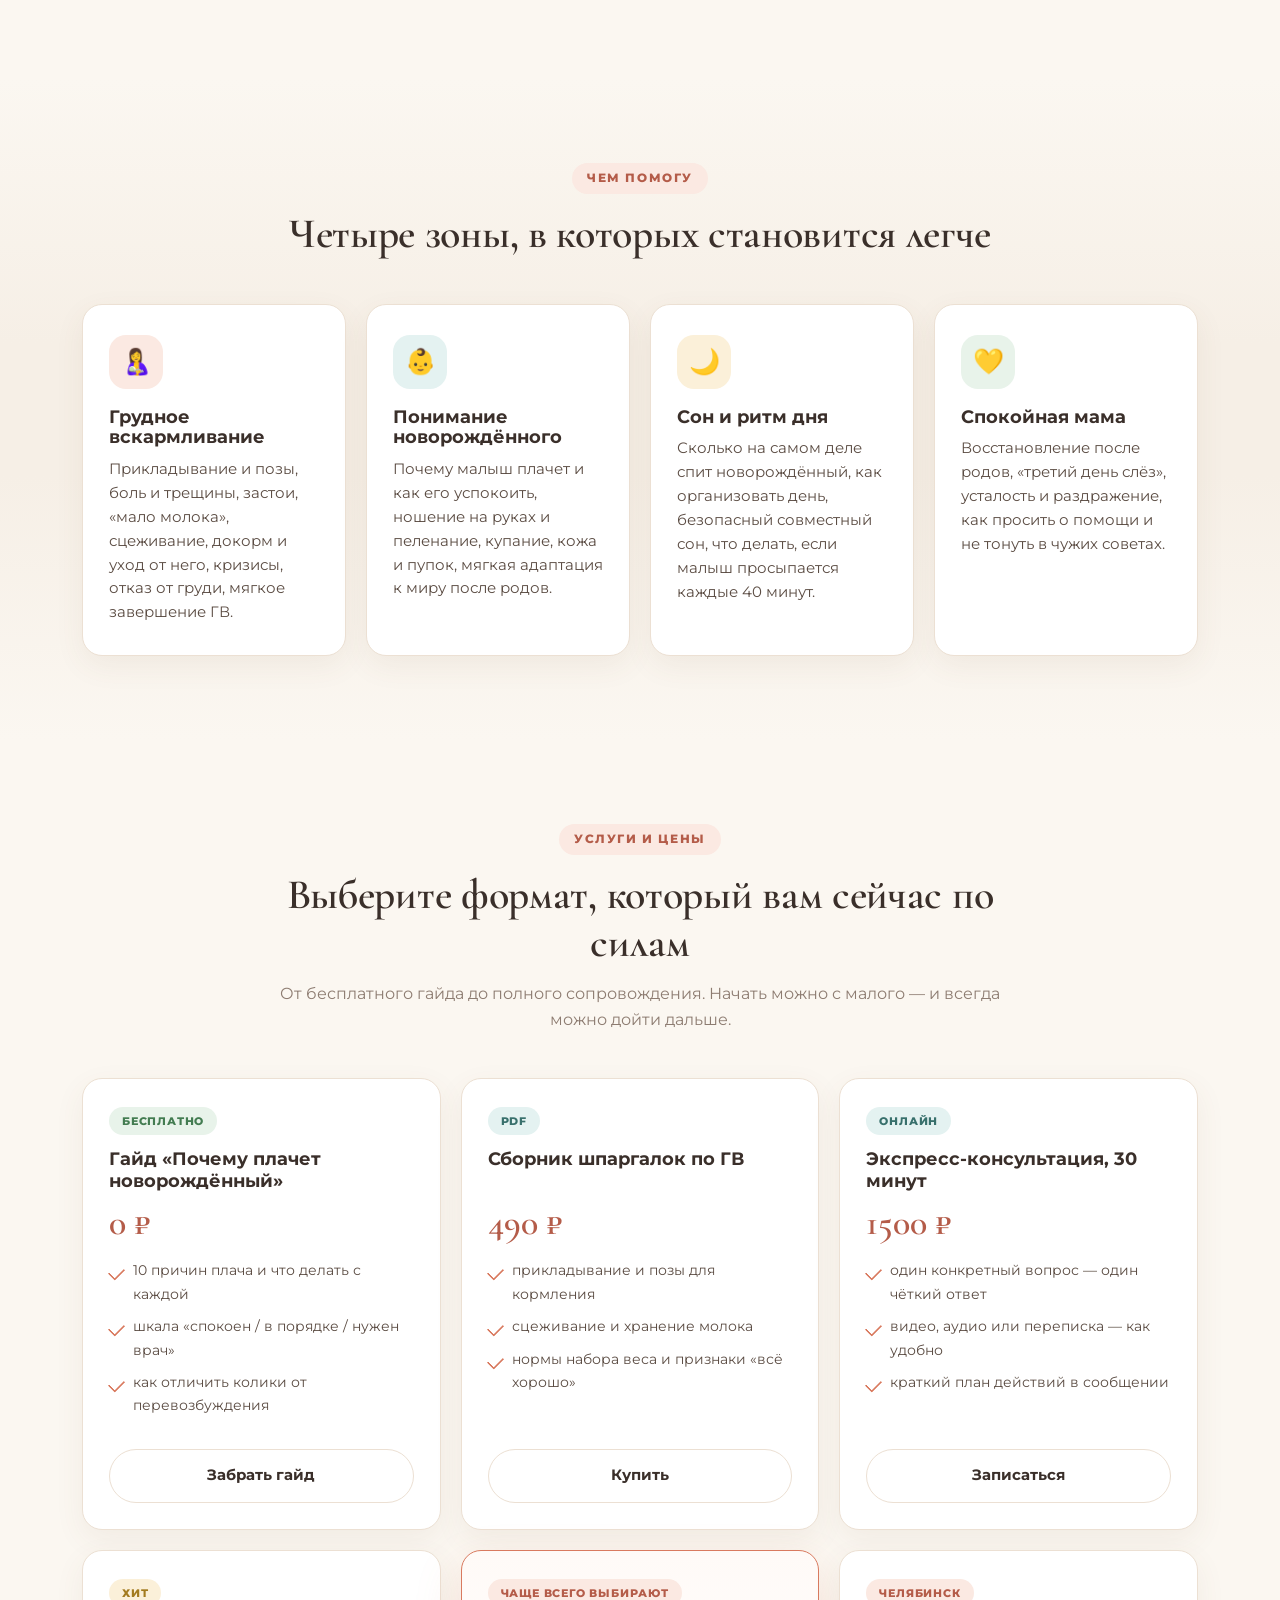
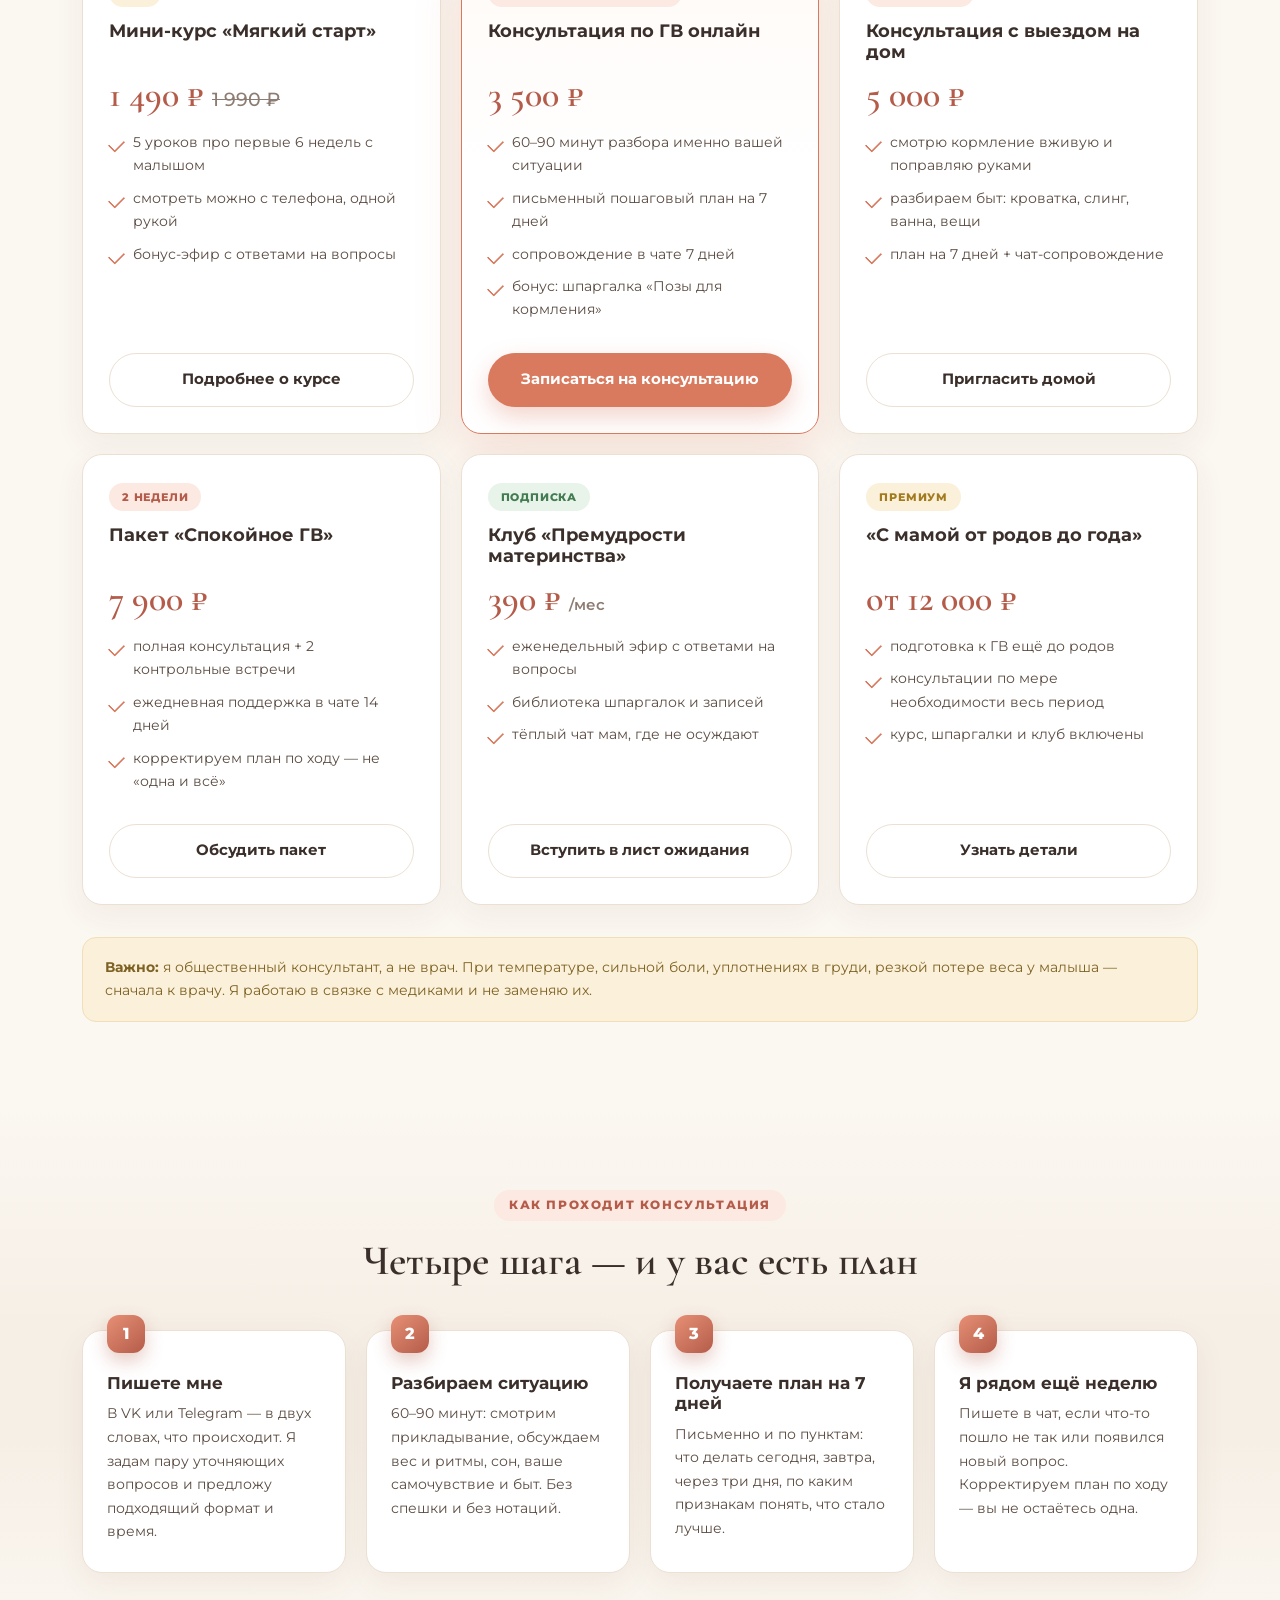
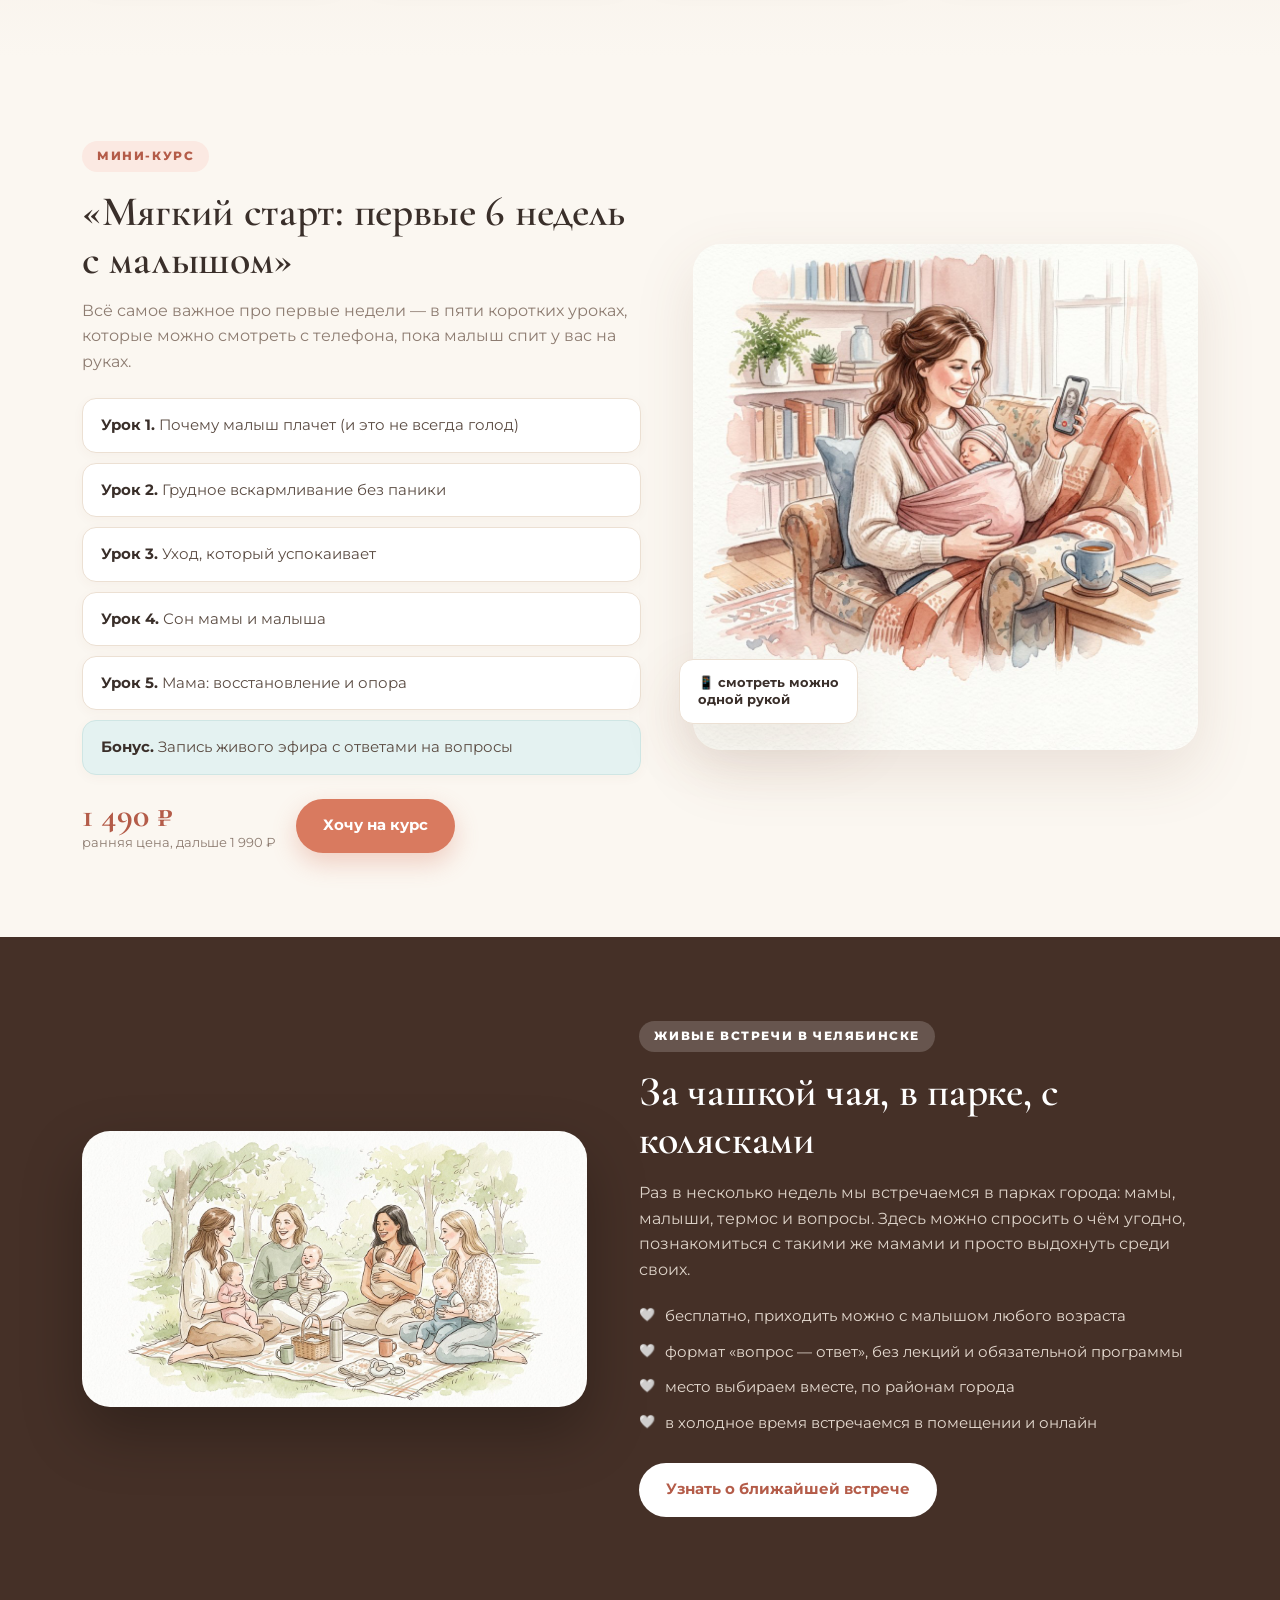
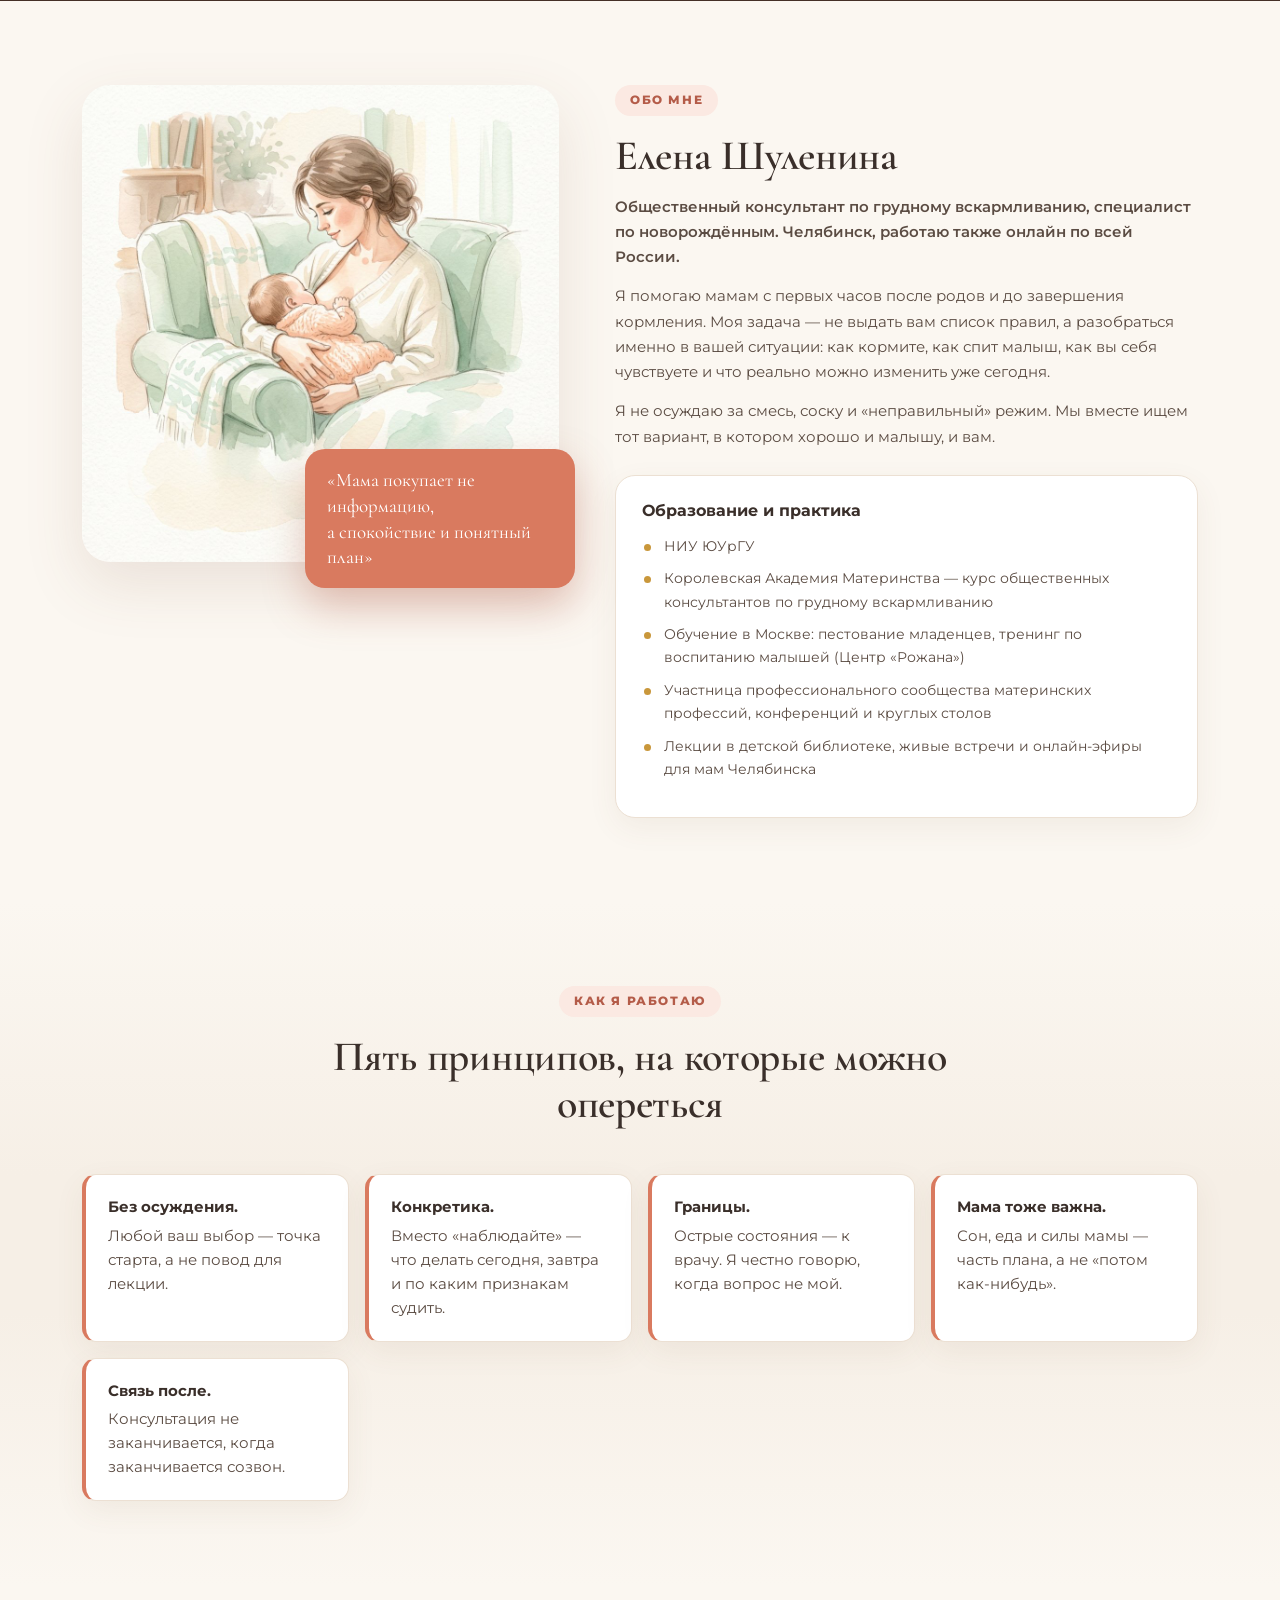
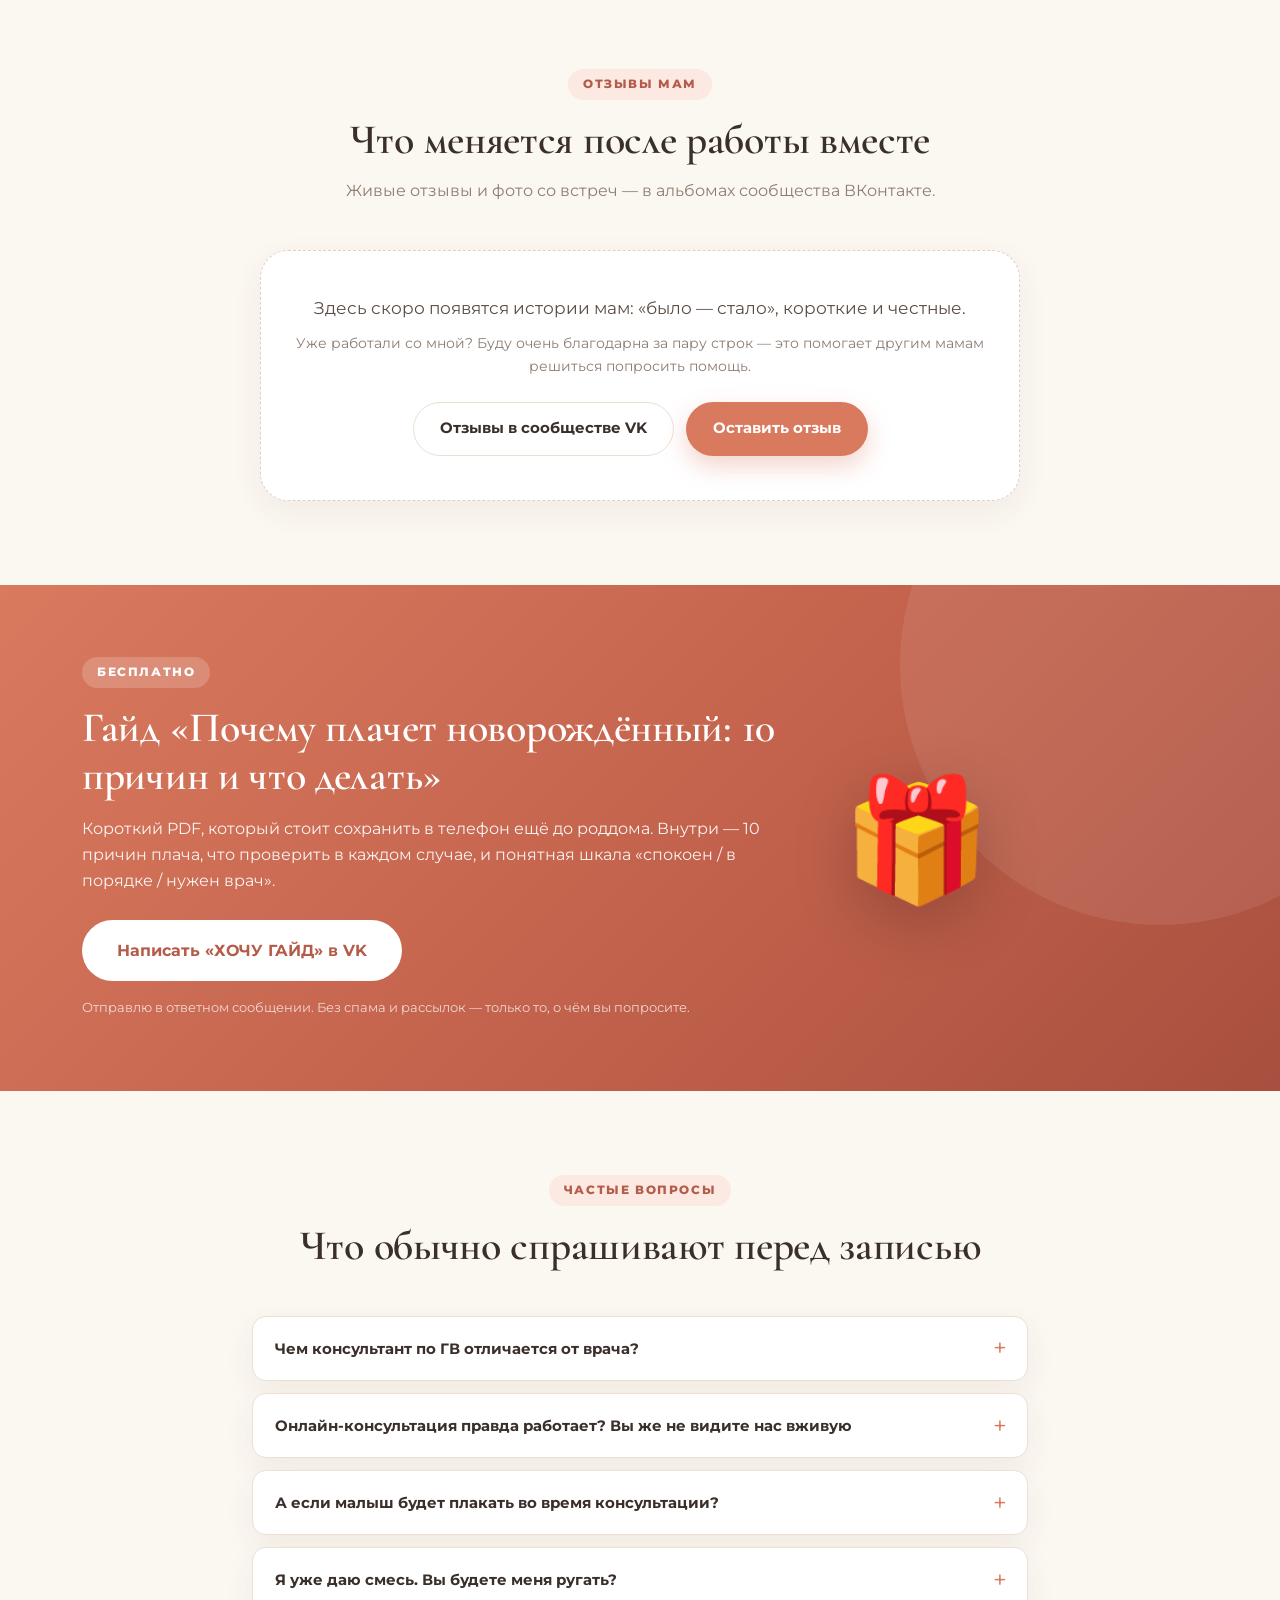
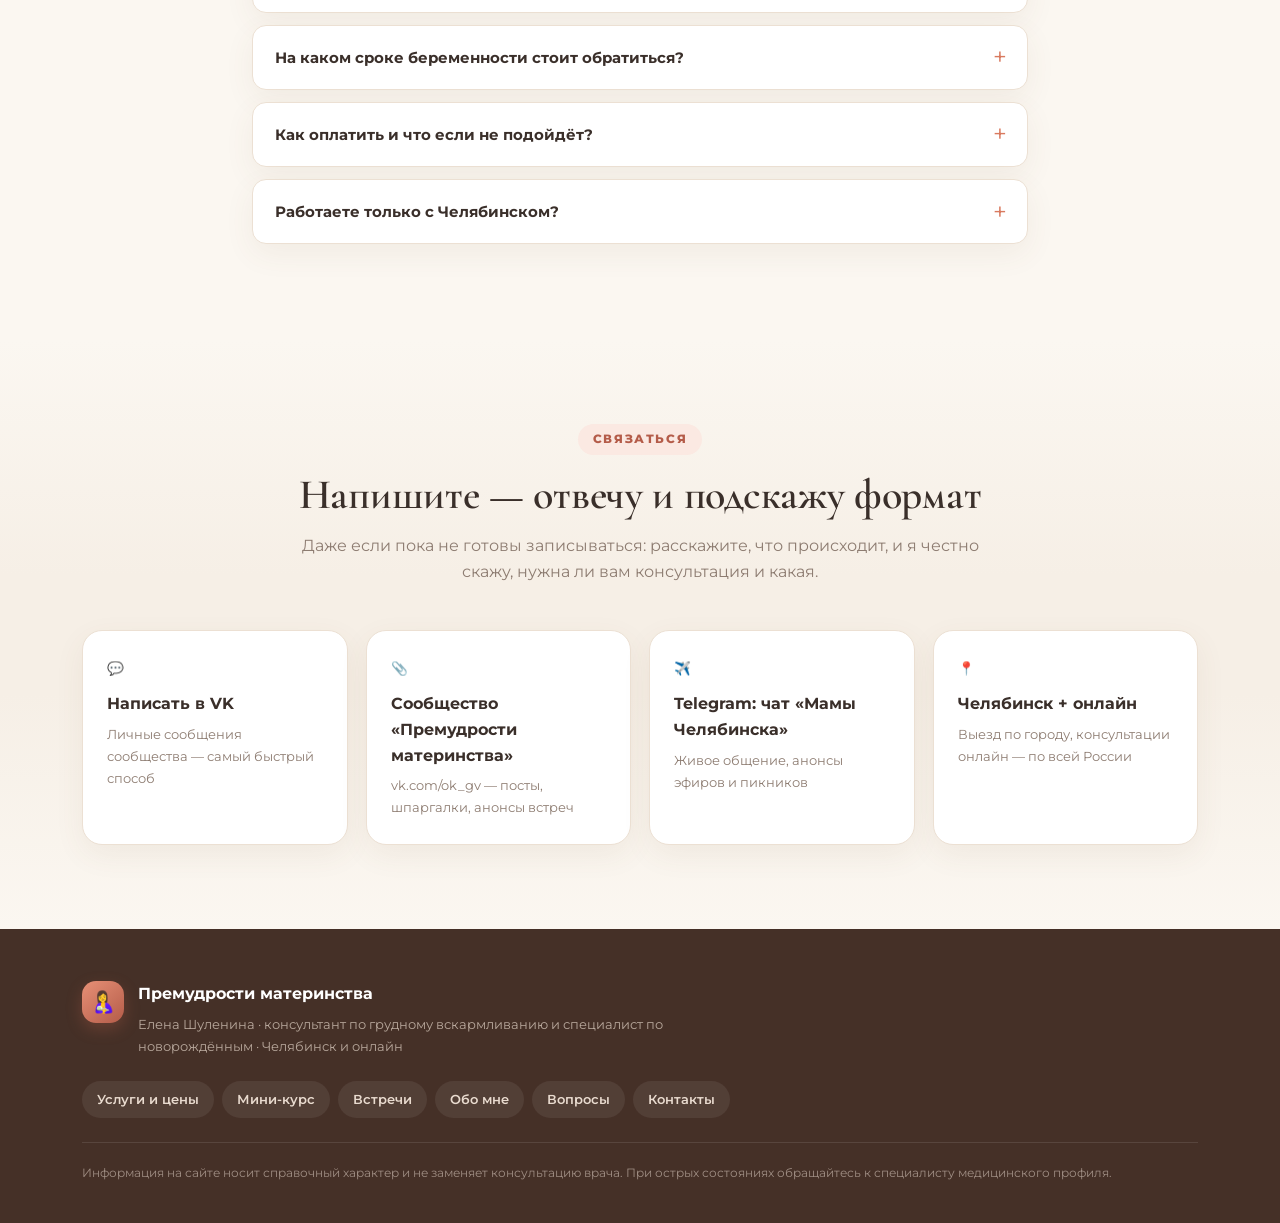
==== commit 72ed0a03: "Новый сайт для клиентов: услуги и цены, мини-курс, встречи, FAQ, контакты Co-authored-by: arena-agen" ====
--- a/index.html
+++ b/index.html
@@ -1,353 +1,488 @@
 <!DOCTYPE html>
 <html lang="ru">
 <head>
-  <meta charset="UTF-8">
-  <meta name="viewport" content="width=device-width, initial-scale=1.0">
-  <title>Премудрости материнства — консультации по ГВ и поддержка мам</title>
-  <meta name="description" content="Премудрости материнства — консультации по грудному вскармливанию и поддержка мам в Челябинске и онлайн. Помощь с ГВ, плачем новорождённого, уходом и спокойным стартом первых недель.">
-  <link rel="preconnect" href="https://fonts.googleapis.com">
-  <link rel="preconnect" href="https://fonts.gstatic.com" crossorigin>
-  <link href="https://fonts.googleapis.com/css2?family=Montserrat:wght@400;500;600;700;800&display=swap" rel="stylesheet">
-  <link rel="stylesheet" href="style.css">
+<meta charset="UTF-8">
+<meta name="viewport" content="width=device-width, initial-scale=1">
+<title>Премудрости материнства — консультант по грудному вскармливанию в Челябинске и онлайн</title>
+<meta name="description" content="Елена Шуленина — консультант по грудному вскармливанию и специалист по новорождённым. Челябинск и онлайн: налаживаем ГВ, разбираемся с плачем, сном и уходом. Консультации от 1500 ₽, живые встречи, бесплатный гайд «Почему плачет новорождённый».">
+<meta name="keywords" content="консультант по грудному вскармливанию Челябинск, ГВ, новорождённый, онлайн-консультация по ГВ, помощь при ГВ, мамы Челябинска">
+<meta property="og:type" content="website">
+<meta property="og:title" content="Премудрости материнства — грудное вскармливание и первые месяцы с малышом">
+<meta property="og:description" content="Спокойно и по-настоящему. Консультации по ГВ и уходу за новорождённым: Челябинск + онлайн по всей России.">
+<meta property="og:image" content="assets/hero-wide.jpg">
+<meta name="theme-color" content="#faf5ef">
+<link rel="icon" href="data:image/svg+xml,<svg xmlns='http://www.w3.org/2000/svg' viewBox='0 0 100 100'><text y='.9em' font-size='90'>🤱</text></svg>">
+<link rel="preconnect" href="https://fonts.googleapis.com">
+<link rel="preconnect" href="https://fonts.gstatic.com" crossorigin>
+<link href="https://fonts.googleapis.com/css2?family=Cormorant+Garamond:ital,wght@0,500;0,600;0,700;1,500&family=Montserrat:wght@400;500;600;700;800&display=swap" rel="stylesheet">
+<link rel="stylesheet" href="style.css">
 </head>
 <body>
-  <header class="site-header">
-    <div class="container nav">
-      <a class="brand" href="#top">
-        <span class="brand-mark">🤱</span>
-        <span>
-          <strong>Премудрости материнства</strong>
-          <small>Челябинск и онлайн</small>
-        </span>
+
+<a class="skip" href="#main">К содержанию</a>
+
+<header class="hdr" id="hdr">
+  <div class="wrap hdr-in">
+    <a class="brand" href="#top">
+      <span class="brand-mark">🤱</span>
+      <span class="brand-text">
+        <b>Премудрости материнства</b>
+        <i>Челябинск + онлайн</i>
+      </span>
+    </a>
+
+    <nav class="nav" id="nav" aria-label="Основная навигация">
+      <a href="#help">Чем помогу</a>
+      <a href="#services">Услуги и цены</a>
+      <a href="#course">Мини-курс</a>
+      <a href="#meetings">Встречи</a>
+      <a href="#about">Обо мне</a>
+      <a href="#faq">Вопросы</a>
+      <a class="nav-cta" href="#contacts">Записаться</a>
+    </nav>
+
+    <button class="burger" id="burger" aria-label="Меню" aria-expanded="false" aria-controls="nav">
+      <span></span><span></span><span></span>
+    </button>
+  </div>
+</header>
+
+<main id="main">
+
+<!-- ===== HERO ===== -->
+<section class="hero" id="top">
+  <div class="hero-art" role="img" aria-label="Мама с новорождённым в кресле у окна"></div>
+  <div class="wrap hero-in">
+    <span class="kicker">Консультант по ГВ · специалист по новорождённым</span>
+    <h1>Грудное вскармливание и первые месяцы с малышом — <em>спокойно и по-настоящему</em></h1>
+    <p class="lead">Помогаю мамам наладить кормление, понять плач и сон новорождённого и вернуть себе уверенность — без осуждения, страшилок и советов «просто потерпи».</p>
+    <div class="hero-btns">
+      <a class="btn btn-primary" href="#services">Выбрать помощь</a>
+      <a class="btn btn-ghost" href="#gift">🎁 Забрать бесплатный гайд</a>
+    </div>
+    <ul class="hero-facts">
+      <li><b>60–90</b><span>минут разбора вашей ситуации</span></li>
+      <li><b>7 дней</b><span>поддержки в чате после консультации</span></li>
+      <li><b>0–12 мес</b><span>работаю с мамами с первых часов</span></li>
+    </ul>
+  </div>
+</section>
+
+<div class="marquee" aria-hidden="true">
+  <div class="marquee-in">
+    <span>прикладывание без боли</span><span>•</span><span>«хватает ли молока»</span><span>•</span><span>плач новорождённого</span><span>•</span><span>сон и ритмы дня</span><span>•</span><span>лактостаз и застои</span><span>•</span><span>отказ от груди</span><span>•</span><span>возвращение к ГВ</span><span>•</span><span>сцеживание и хранение</span><span>•</span><span>завершение ГВ</span><span>•</span>
+    <span>прикладывание без боли</span><span>•</span><span>«хватает ли молока»</span><span>•</span><span>плач новорождённого</span><span>•</span><span>сон и ритмы дня</span><span>•</span><span>лактостаз и застои</span><span>•</span><span>отказ от груди</span><span>•</span><span>возвращение к ГВ</span><span>•</span><span>сцеживание и хранение</span><span>•</span><span>завершение ГВ</span><span>•</span>
+  </div>
+</div>
+
+<!-- ===== PAIN ===== -->
+<section class="sec" id="pain">
+  <div class="wrap">
+    <div class="sec-head reveal">
+      <span class="eyebrow">Знакомо?</span>
+      <h2>Если хотя бы одно «да» — вы по адресу</h2>
+      <p class="sec-sub">Это самые частые ситуации, с которыми ко мне приходят мамы. Почти всё решается быстрее, чем кажется в три часа ночи.</p>
+    </div>
+    <div class="pain-grid">
+      <div class="pain reveal">«Кормлю — и <b>больно</b>. Трещины, зажимаюсь, жду кормления со страхом»</div>
+      <div class="pain reveal">«Кажется, что <b>молока мало</b>. Все советуют докорм смесью, а я не хочу»</div>
+      <div class="pain reveal">«Малыш <b>плачет</b>, и я не понимаю, что ему нужно»</div>
+      <div class="pain reveal">«Он висит на груди <b>круглосуточно</b> — я не успеваю ни поесть, ни поспать»</div>
+      <div class="pain reveal">«Каждый советует своё: врач, мама, свекровь, интернет. <b>Кому верить?</b>»</div>
+      <div class="pain reveal">«Я в порядке, но <b>тревожно</b>. Хочу, чтобы кто-то знающий сказал: вы всё делаете правильно»</div>
+    </div>
+    <p class="pain-note reveal">Вы не «плохая мама» и не «слишком мнительная». Вам просто нужен человек, который спокойно посмотрит на ситуацию со стороны и даст понятный план.</p>
+  </div>
+</section>
+
+<!-- ===== HELP ===== -->
+<section class="sec sec-tint" id="help">
+  <div class="wrap">
+    <div class="sec-head reveal">
+      <span class="eyebrow">Чем помогу</span>
+      <h2>Четыре зоны, в которых становится легче</h2>
+    </div>
+    <div class="cards-4">
+      <article class="card reveal">
+        <div class="ico ico-terra">🤱</div>
+        <h3>Грудное вскармливание</h3>
+        <p>Прикладывание и позы, боль и трещины, застои, «мало молока», сцеживание, докорм и уход от него, кризисы, отказ от груди, мягкое завершение ГВ.</p>
+      </article>
+      <article class="card reveal">
+        <div class="ico ico-teal">👶</div>
+        <h3>Понимание новорождённого</h3>
+        <p>Почему малыш плачет и как его успокоить, ношение на руках и пеленание, купание, кожа и пупок, мягкая адаптация к миру после родов.</p>
+      </article>
+      <article class="card reveal">
+        <div class="ico ico-gold">🌙</div>
+        <h3>Сон и ритм дня</h3>
+        <p>Сколько на самом деле спит новорождённый, как организовать день, безопасный совместный сон, что делать, если малыш просыпается каждые 40 минут.</p>
+      </article>
+      <article class="card reveal">
+        <div class="ico ico-green">💛</div>
+        <h3>Спокойная мама</h3>
+        <p>Восстановление после родов, «третий день слёз», усталость и раздражение, как просить о помощи и не тонуть в чужих советах.</p>
+      </article>
+    </div>
+  </div>
+</section>
+
+<!-- ===== SERVICES ===== -->
+<section class="sec" id="services">
+  <div class="wrap">
+    <div class="sec-head reveal">
+      <span class="eyebrow">Услуги и цены</span>
+      <h2>Выберите формат, который вам сейчас по силам</h2>
+      <p class="sec-sub">От бесплатного гайда до полного сопровождения. Начать можно с малого — и всегда можно дойти дальше.</p>
+    </div>
+
+    <div class="price-grid">
+
+      <article class="price reveal">
+        <span class="tag tag-green">бесплатно</span>
+        <h3>Гайд «Почему плачет новорождённый»</h3>
+        <div class="amount">0 ₽</div>
+        <ul>
+          <li>10 причин плача и что делать с каждой</li>
+          <li>шкала «спокоен / в порядке / нужен врач»</li>
+          <li>как отличить колики от перевозбуждения</li>
+        </ul>
+        <a class="btn btn-soft" href="#gift">Забрать гайд</a>
+      </article>
+
+      <article class="price reveal">
+        <span class="tag tag-teal">PDF</span>
+        <h3>Сборник шпаргалок по ГВ</h3>
+        <div class="amount">490 ₽</div>
+        <ul>
+          <li>прикладывание и позы для кормления</li>
+          <li>сцеживание и хранение молока</li>
+          <li>нормы набора веса и признаки «всё хорошо»</li>
+        </ul>
+        <a class="btn btn-soft" href="#contacts">Купить</a>
+      </article>
+
+      <article class="price reveal">
+        <span class="tag tag-teal">онлайн</span>
+        <h3>Экспресс-консультация, 30 минут</h3>
+        <div class="amount">1500 ₽</div>
+        <ul>
+          <li>один конкретный вопрос — один чёткий ответ</li>
+          <li>видео, аудио или переписка — как удобно</li>
+          <li>краткий план действий в сообщении</li>
+        </ul>
+        <a class="btn btn-soft" href="#contacts">Записаться</a>
+      </article>
+
+      <article class="price reveal">
+        <span class="tag tag-gold">хит</span>
+        <h3>Мини-курс «Мягкий старт»</h3>
+        <div class="amount">1 490 ₽ <s>1 990 ₽</s></div>
+        <ul>
+          <li>5 уроков про первые 6 недель с малышом</li>
+          <li>смотреть можно с телефона, одной рукой</li>
+          <li>бонус-эфир с ответами на вопросы</li>
+        </ul>
+        <a class="btn btn-soft" href="#course">Подробнее о курсе</a>
+      </article>
+
+      <article class="price price-hi reveal">
+        <span class="tag tag-terra">чаще всего выбирают</span>
+        <h3>Консультация по ГВ онлайн</h3>
+        <div class="amount">3 500 ₽</div>
+        <ul>
+          <li>60–90 минут разбора именно вашей ситуации</li>
+          <li>письменный пошаговый план на 7 дней</li>
+          <li>сопровождение в чате 7 дней</li>
+          <li>бонус: шпаргалка «Позы для кормления»</li>
+        </ul>
+        <a class="btn btn-primary" href="#contacts">Записаться на консультацию</a>
+      </article>
+
+      <article class="price reveal">
+        <span class="tag tag-terra">Челябинск</span>
+        <h3>Консультация с выездом на дом</h3>
+        <div class="amount">5 000 ₽</div>
+        <ul>
+          <li>смотрю кормление вживую и поправляю руками</li>
+          <li>разбираем быт: кроватка, слинг, ванна, вещи</li>
+          <li>план на 7 дней + чат-сопровождение</li>
+        </ul>
+        <a class="btn btn-soft" href="#contacts">Пригласить домой</a>
+      </article>
+
+      <article class="price reveal">
+        <span class="tag tag-terra">2 недели</span>
+        <h3>Пакет «Спокойное ГВ»</h3>
+        <div class="amount">7 900 ₽</div>
+        <ul>
+          <li>полная консультация + 2 контрольные встречи</li>
+          <li>ежедневная поддержка в чате 14 дней</li>
+          <li>корректируем план по ходу — не «одна и всё»</li>
+        </ul>
+        <a class="btn btn-soft" href="#contacts">Обсудить пакет</a>
+      </article>
+
+      <article class="price reveal">
+        <span class="tag tag-green">подписка</span>
+        <h3>Клуб «Премудрости материнства»</h3>
+        <div class="amount">390 ₽<small>/мес</small></div>
+        <ul>
+          <li>еженедельный эфир с ответами на вопросы</li>
+          <li>библиотека шпаргалок и записей</li>
+          <li>тёплый чат мам, где не осуждают</li>
+        </ul>
+        <a class="btn btn-soft" href="#contacts">Вступить в лист ожидания</a>
+      </article>
+
+      <article class="price reveal">
+        <span class="tag tag-gold">премиум</span>
+        <h3>«С мамой от родов до года»</h3>
+        <div class="amount">от 12 000 ₽</div>
+        <ul>
+          <li>подготовка к ГВ ещё до родов</li>
+          <li>консультации по мере необходимости весь период</li>
+          <li>курс, шпаргалки и клуб включены</li>
+        </ul>
+        <a class="btn btn-soft" href="#contacts">Узнать детали</a>
+      </article>
+
+    </div>
+
+    <p class="disclaimer reveal"><b>Важно:</b> я общественный консультант, а не врач. При температуре, сильной боли, уплотнениях в груди, резкой потере веса у малыша — сначала к врачу. Я работаю в связке с медиками и не заменяю их.</p>
+  </div>
+</section>
+
+<!-- ===== PROCESS ===== -->
+<section class="sec sec-tint" id="process">
+  <div class="wrap">
+    <div class="sec-head reveal">
+      <span class="eyebrow">Как проходит консультация</span>
+      <h2>Четыре шага — и у вас есть план</h2>
+    </div>
+    <ol class="steps">
+      <li class="reveal"><span class="step-n">1</span><h3>Пишете мне</h3><p>В VK или Telegram — в двух словах, что происходит. Я задам пару уточняющих вопросов и предложу подходящий формат и время.</p></li>
+      <li class="reveal"><span class="step-n">2</span><h3>Разбираем ситуацию</h3><p>60–90 минут: смотрим прикладывание, обсуждаем вес и ритмы, сон, ваше самочувствие и быт. Без спешки и без нотаций.</p></li>
+      <li class="reveal"><span class="step-n">3</span><h3>Получаете план на 7 дней</h3><p>Письменно и по пунктам: что делать сегодня, завтра, через три дня, по каким признакам понять, что стало лучше.</p></li>
+      <li class="reveal"><span class="step-n">4</span><h3>Я рядом ещё неделю</h3><p>Пишете в чат, если что-то пошло не так или появился новый вопрос. Корректируем план по ходу — вы не остаётесь одна.</p></li>
+    </ol>
+  </div>
+</section>
+
+<!-- ===== COURSE ===== -->
+<section class="sec" id="course">
+  <div class="wrap course-grid">
+    <div class="course-copy reveal">
+      <span class="eyebrow">Мини-курс</span>
+      <h2>«Мягкий старт: первые&nbsp;6&nbsp;недель с малышом»</h2>
+      <p class="sec-sub">Всё самое важное про первые недели — в пяти коротких уроках, которые можно смотреть с телефона, пока малыш спит у вас на руках.</p>
+      <ol class="lessons">
+        <li><b>Урок 1.</b> Почему малыш плачет (и это не всегда голод)</li>
+        <li><b>Урок 2.</b> Грудное вскармливание без паники</li>
+        <li><b>Урок 3.</b> Уход, который успокаивает</li>
+        <li><b>Урок 4.</b> Сон мамы и малыша</li>
+        <li><b>Урок 5.</b> Мама: восстановление и опора</li>
+        <li class="bonus"><b>Бонус.</b> Запись живого эфира с ответами на вопросы</li>
+      </ol>
+      <div class="course-cta">
+        <div class="course-price"><b>1 490 ₽</b><span>ранняя цена, дальше 1 990 ₽</span></div>
+        <a class="btn btn-primary" href="#contacts">Хочу на курс</a>
+      </div>
+    </div>
+    <div class="course-art reveal">
+      <img src="assets/bg-online.jpg" alt="Онлайн-встреча мамы с консультантом" loading="lazy">
+      <div class="course-badge">📱 смотреть можно<br>одной рукой</div>
+    </div>
+  </div>
+</section>
+
+<!-- ===== MEETINGS ===== -->
+<section class="sec sec-dark" id="meetings">
+  <div class="wrap meet-grid">
+    <div class="meet-art reveal">
+      <img src="assets/club-watercolor.jpg" alt="Встреча мам с малышами в парке" loading="lazy">
+    </div>
+    <div class="meet-copy reveal">
+      <span class="eyebrow eyebrow-light">Живые встречи в Челябинске</span>
+      <h2>За чашкой чая, в парке, с колясками</h2>
+      <p>Раз в несколько недель мы встречаемся в парках города: мамы, малыши, термос и вопросы. Здесь можно спросить о чём угодно, познакомиться с такими же мамами и просто выдохнуть среди своих.</p>
+      <ul class="meet-list">
+        <li>бесплатно, приходить можно с малышом любого возраста</li>
+        <li>формат «вопрос — ответ», без лекций и обязательной программы</li>
+        <li>место выбираем вместе, по районам города</li>
+        <li>в холодное время встречаемся в помещении и онлайн</li>
+      </ul>
+      <a class="btn btn-light" href="#contacts">Узнать о ближайшей встрече</a>
+    </div>
+  </div>
+</section>
+
+<!-- ===== ABOUT ===== -->
+<section class="sec" id="about">
+  <div class="wrap about-grid">
+    <div class="about-art reveal">
+      <img src="assets/bg-breastfeeding.jpg" alt="Мама кормит малыша грудью" loading="lazy">
+      <div class="about-quote">«Мама покупает не информацию,<br>а спокойствие и понятный план»</div>
+    </div>
+    <div class="about-copy reveal">
+      <span class="eyebrow">Обо мне</span>
+      <h2>Елена Шуленина</h2>
+      <p class="about-role">Общественный консультант по грудному вскармливанию, специалист по новорождённым. Челябинск, работаю также онлайн по всей России.</p>
+      <p>Я помогаю мамам с первых часов после родов и до завершения кормления. Моя задача — не выдать вам список правил, а разобраться именно в вашей ситуации: как кормите, как спит малыш, как вы себя чувствуете и что реально можно изменить уже сегодня.</p>
+      <p>Я не осуждаю за смесь, соску и «неправильный» режим. Мы вместе ищем тот вариант, в котором хорошо и малышу, и вам.</p>
+      <div class="edu">
+        <h3>Образование и практика</h3>
+        <ul>
+          <li>НИУ ЮУрГУ</li>
+          <li>Королевская Академия Материнства — курс общественных консультантов по грудному вскармливанию</li>
+          <li>Обучение в Москве: пестование младенцев, тренинг по воспитанию малышей (Центр «Рожана»)</li>
+          <li>Участница профессионального сообщества материнских профессий, конференций и круглых столов</li>
+          <li>Лекции в детской библиотеке, живые встречи и онлайн-эфиры для мам Челябинска</li>
+        </ul>
+      </div>
+    </div>
+  </div>
+</section>
+
+<!-- ===== VALUES ===== -->
+<section class="sec sec-tint" id="values">
+  <div class="wrap">
+    <div class="sec-head reveal">
+      <span class="eyebrow">Как я работаю</span>
+      <h2>Пять принципов, на которые можно опереться</h2>
+    </div>
+    <div class="values">
+      <div class="value reveal"><b>Без осуждения.</b> Любой ваш выбор — точка старта, а не повод для лекции.</div>
+      <div class="value reveal"><b>Конкретика.</b> Вместо «наблюдайте» — что делать сегодня, завтра и по каким признакам судить.</div>
+      <div class="value reveal"><b>Границы.</b> Острые состояния — к врачу. Я честно говорю, когда вопрос не мой.</div>
+      <div class="value reveal"><b>Мама тоже важна.</b> Сон, еда и силы мамы — часть плана, а не «потом как-нибудь».</div>
+      <div class="value reveal"><b>Связь после.</b> Консультация не заканчивается, когда заканчивается созвон.</div>
+    </div>
+  </div>
+</section>
+
+<!-- ===== REVIEWS -->
+<section class="sec" id="reviews">
+  <div class="wrap">
+    <div class="sec-head reveal">
+      <span class="eyebrow">Отзывы мам</span>
+      <h2>Что меняется после работы вместе</h2>
+      <p class="sec-sub">Живые отзывы и фото со встреч — в альбомах сообщества ВКонтакте.</p>
+    </div>
+    <!--
+      ШАБЛОН ОТЗЫВА — скопируйте блок ниже и вставьте реальный текст мамы (с её разрешения).
+      <figure class="review reveal">
+        <blockquote>Текст отзыва.</blockquote>
+        <figcaption>Имя, малышу N месяцев</figcaption>
+      </figure>
+    -->
+    <div class="reviews-empty reveal">
+      <p>Здесь скоро появятся истории мам: «было — стало», короткие и честные.</p>
+      <p class="small">Уже работали со мной? Буду очень благодарна за пару строк — это помогает другим мамам решиться попросить помощь.</p>
+      <div class="reviews-btns">
+        <a class="btn btn-soft" href="https://vk.com/ok_gv" target="_blank" rel="noopener">Отзывы в сообществе VK</a>
+        <a class="btn btn-primary" href="https://vk.me/ok_gv" target="_blank" rel="noopener">Оставить отзыв</a>
+      </div>
+    </div>
+  </div>
+</section>
+
+<!-- ===== GIFT ===== -->
+<section class="gift" id="gift">
+  <div class="wrap gift-in reveal">
+    <div class="gift-copy">
+      <span class="eyebrow eyebrow-light">Бесплатно</span>
+      <h2>Гайд «Почему плачет новорождённый: 10 причин и что делать»</h2>
+      <p>Короткий PDF, который стоит сохранить в телефон ещё до роддома. Внутри — 10 причин плача, что проверить в каждом случае, и понятная шкала «спокоен / в порядке / нужен врач».</p>
+      <a class="btn btn-light btn-lg" href="https://vk.me/ok_gv" target="_blank" rel="noopener">Написать «ХОЧУ ГАЙД» в VK</a>
+      <p class="gift-small">Отправлю в ответном сообщении. Без спама и рассылок — только то, о чём вы попросите.</p>
+    </div>
+    <div class="gift-art" aria-hidden="true">🎁</div>
+  </div>
+</section>
+
+<!-- ===== FAQ ===== -->
+<section class="sec" id="faq">
+  <div class="wrap wrap-narrow">
+    <div class="sec-head reveal">
+      <span class="eyebrow">Частые вопросы</span>
+      <h2>Что обычно спрашивают перед записью</h2>
+    </div>
+
+    <details class="faq reveal"><summary>Чем консультант по ГВ отличается от врача?</summary><p>Врач лечит: мастит, инфекции, болезни малыша. Я занимаюсь организацией кормления и ухода — прикладывание, ритмы, количество молока, быт, сон, ваше состояние. При «красных флагах» (температура, сильная боль, уплотнения, резкая потеря веса) я сразу направлю к врачу и дальше буду поддерживать параллельно с лечением.</p></details>
+
+    <details class="faq reveal"><summary>Онлайн-консультация правда работает? Вы же не видите нас вживую</summary><p>Да, работает: по видео отлично видно прикладывание, позу, поведение малыша у груди. 90% вопросов решается онлайн. Если пойму, что нужен очный осмотр — скажу честно и предложу выезд (по Челябинску) или врача.</p></details>
+
+    <details class="faq reveal"><summary>А если малыш будет плакать во время консультации?</summary><p>Это даже полезно: увидим, как вы его успокаиваете, и разберём это вместе. Кормить, укачивать, отвлекаться на малыша во время встречи — абсолютно нормально. Мы никуда не спешим.</p></details>
+
+    <details class="faq reveal"><summary>Я уже даю смесь. Вы будете меня ругать?</summary><p>Нет. Смесь — не провал, а иногда необходимость. Мы посмотрим, можно ли увеличить долю грудного молока и как вам при этом станет легче. Если вы решите остаться на смешанном или искусственном вскармливании — помогу выстроить это спокойно и безопасно.</p></details>
+
+    <details class="faq reveal"><summary>На каком сроке беременности стоит обратиться?</summary><p>Идеально — в третьем триместре. За одну встречу можно разобрать первые часы после родов, первое прикладывание, что взять в роддом и как не растеряться в первые дни. Это заметно снижает риск проблем с ГВ.</p></details>
+
+    <details class="faq reveal"><summary>Как оплатить и что если не подойдёт?</summary><p>Оплата переводом или по СБП, после — подтверждаю время. Если до консультации вы поймёте, что передумали, — просто напишите, перенесём или вернём оплату. Отменять и переносить можно, я всё понимаю про жизнь с малышом.</p></details>
+
+    <details class="faq reveal"><summary>Работаете только с Челябинском?</summary><p>Выезд на дом — по Челябинску. Онлайн-консультации, курс и клуб — для мам из любого города и часового пояса, время подберём.</p></details>
+  </div>
+</section>
+
+<!-- ===== CONTACTS ===== -->
+<section class="sec sec-tint" id="contacts">
+  <div class="wrap">
+    <div class="sec-head reveal">
+      <span class="eyebrow">Связаться</span>
+      <h2>Напишите — отвечу и подскажу формат</h2>
+      <p class="sec-sub">Даже если пока не готовы записываться: расскажите, что происходит, и я честно скажу, нужна ли вам консультация и какая.</p>
+    </div>
+    <div class="contacts">
+      <a class="contact reveal" href="https://vk.me/ok_gv" target="_blank" rel="noopener">
+        <span class="c-ico">💬</span>
+        <b>Написать в VK</b>
+        <span>Личные сообщения сообщества — самый быстрый способ</span>
       </a>
-
-      <nav class="menu" aria-label="Основная навигация">
-        <a href="#services">Услуги</a>
-        <a href="#benefits">Чем помогаю</a>
-        <a href="#about">Обо мне</a>
-        <a href="#faq">Вопросы</a>
-      </nav>
-
-      <a class="button button-small button-primary header-cta" href="https://vk.me/ok_gv" target="_blank" rel="noopener">Написать в VK</a>
-    </div>
-  </header>
-
-  <main id="top">
-    <section class="hero">
-      <div class="hero-bg"></div>
-      <div class="hero-overlay"></div>
-      <div class="container hero-grid">
-        <div class="hero-copy">
-          <span class="eyebrow">Поддержка мам с первых дней материнства</span>
-          <h1>Консультации по грудному вскармливанию и заботе о новорождённом — спокойно, бережно и по делу</h1>
-          <p class="hero-text">Помогаю мамам наладить грудное вскармливание, понять плач и ритмы малыша, выстроить уход без лишней тревоги и вернуть уверенность даже в самые непростые первые недели.</p>
-
-          <div class="hero-chips">
-            <span>📍 Челябинск + онлайн</span>
-            <span>🤱 Консультант по ГВ</span>
-            <span>👶 Специалист по новорождённым</span>
-          </div>
-
-          <div class="hero-actions">
-            <a class="button button-primary" href="https://vk.me/ok_gv" target="_blank" rel="noopener">Записаться на консультацию</a>
-            <a class="button button-secondary" href="https://vk.me/ok_gv" target="_blank" rel="noopener">Хочу бесплатный гайд</a>
-          </div>
-
-          <ul class="hero-points">
-            <li>помощь с прикладыванием, болью, тревогой и нехваткой уверенности</li>
-            <li>письменный план действий после консультации</li>
-            <li>поддержка в чате, чтобы вы не оставались с вопросами один на один</li>
-          </ul>
-        </div>
-
-        <aside class="hero-card">
-          <div class="mini-card">
-            <span class="mini-label">Для кого</span>
-            <h2>Беременные и мамы малышей 0–12 месяцев</h2>
-            <p>Если вам важно мягко пройти первые недели, разобраться с кормлением, плачем, ритмами и уходом — вы по адресу.</p>
-          </div>
-
-          <div class="mini-card accent-card">
-            <span class="mini-label">Бесплатно</span>
-            <h2>Гайд «Почему плачет новорождённый»</h2>
-            <p>Напишите в сообщения фразу <strong>«ХОЧУ ГАЙД»</strong> — и получите полезную шпаргалку для первых дней с малышом.</p>
-          </div>
-        </aside>
+      <a class="contact reveal" href="https://vk.com/ok_gv" target="_blank" rel="noopener">
+        <span class="c-ico">📎</span>
+        <b>Сообщество «Премудрости материнства»</b>
+        <span>vk.com/ok_gv — посты, шпаргалки, анонсы встреч</span>
+      </a>
+      <a class="contact reveal" href="https://t.me/" target="_blank" rel="noopener">
+        <span class="c-ico">✈️</span>
+        <b>Telegram: чат «Мамы Челябинска»</b>
+        <span>Живое общение, анонсы эфиров и пикников</span>
+      </a>
+      <div class="contact contact-static reveal">
+        <span class="c-ico">📍</span>
+        <b>Челябинск + онлайн</b>
+        <span>Выезд по городу, консультации онлайн — по всей России</span>
       </div>
-    </section>
-
-    <section class="section" id="benefits">
-      <div class="container">
-        <div class="section-head">
-          <span class="section-kicker">Чем я могу помочь</span>
-          <h2>Поддержка не только про ГВ, а про спокойную маму и понятного малыша</h2>
-          <p>На консультации мы не разбираем всё «в общем». Мы смотрим именно на вашу ситуацию и находим понятные шаги, которые можно применить сразу.</p>
-        </div>
-
-        <div class="benefits-grid">
-          <article class="info-card">
-            <div class="icon">🤱</div>
-            <h3>Наладить грудное вскармливание</h3>
-            <p>Прикладывание, позы, боль, трещины, тревога «хватает ли молока», частые прикладывания, вечерние кормления и ритмы первых недель.</p>
-          </article>
-
-          <article class="info-card">
-            <div class="icon">👶</div>
-            <h3>Понять новорождённого</h3>
-            <p>Почему малыш плачет, как отличить потребность в контакте от перевозбуждения, как мягко пройти адаптацию после родов.</p>
-          </article>
-
-          <article class="info-card">
-            <div class="icon">🌙</div>
-            <h3>Снять тревогу и хаос</h3>
-            <p>Помогаю перестать гадать, что происходит, и составить спокойный план действий, чтобы вы чувствовали опору даже ночью.</p>
-          </article>
-
-          <article class="info-card">
-            <div class="icon">💛</div>
-            <h3>Получить бережную поддержку</h3>
-            <p>Без осуждения, без давления и без страшилок. Моя задача — помочь маме, а не читать нотации.</p>
-          </article>
-        </div>
+    </div>
+  </div>
+</section>
+
+</main>
+
+<footer class="ftr">
+  <div class="wrap ftr-in">
+    <div class="ftr-brand">
+      <span class="brand-mark">🤱</span>
+      <div>
+        <b>Премудрости материнства</b>
+        <p>Елена Шуленина · консультант по грудному вскармливанию и специалист по новорождённым · Челябинск и онлайн</p>
       </div>
-    </section>
-
-    <section class="section section-soft" id="services">
-      <div class="container">
-        <div class="section-head">
-          <span class="section-kicker">Услуги</span>
-          <h2>Форматы помощи, которые можно выбрать под вашу ситуацию</h2>
-          <p>Можно начать с короткого разбора, а можно сразу выбрать полноценную консультацию или сопровождение.</p>
-        </div>
-
-        <div class="services-grid">
-          <article class="service-card service-highlight">
-            <span class="service-badge">Самый быстрый старт</span>
-            <h3>Экспресс-консультация</h3>
-            <div class="price">1500 ₽</div>
-            <p>30 минут, чтобы быстро разобрать один острый вопрос и понять, что делать дальше.</p>
-            <ul>
-              <li>удобно, если нужен первый шаг без перегруза</li>
-              <li>подходит для конкретной ситуации здесь и сейчас</li>
-              <li>онлайн-формат</li>
-            </ul>
-            <a class="button button-primary button-full" href="https://vk.me/ok_gv" target="_blank" rel="noopener">Выбрать экспресс</a>
-          </article>
-
-          <article class="service-card">
-            <span class="service-badge">Популярный формат</span>
-            <h3>Онлайн-консультация по ГВ</h3>
-            <div class="price">3500 ₽</div>
-            <p>Полноценный разбор вашей ситуации по видеосвязи, аудио или в чате — как вам удобно.</p>
-            <ul>
-              <li>60–90 минут общения</li>
-              <li>разбор прикладывания, молока, веса, ритмов и сна</li>
-              <li>письменный план на 7 дней</li>
-              <li>сопровождение в чате 7 дней</li>
-            </ul>
-            <a class="button button-secondary button-full" href="https://vk.me/ok_gv" target="_blank" rel="noopener">Записаться онлайн</a>
-          </article>
-
-          <article class="service-card">
-            <span class="service-badge">Для мам в Челябинске</span>
-            <h3>Консультация с выездом на дом</h3>
-            <div class="price">5000 ₽</div>
-            <p>Если вам нужна очная помощь рядом: посмотреть прикладывание, ситуацию вживую и спокойно всё показать на месте.</p>
-            <ul>
-              <li>выезд по Челябинску</li>
-              <li>разбор ситуации у вас дома</li>
-              <li>план действий и полезная шпаргалка в подарок</li>
-            </ul>
-            <a class="button button-secondary button-full" href="https://vk.me/ok_gv" target="_blank" rel="noopener">Хочу выезд</a>
-          </article>
-
-          <article class="service-card">
-            <span class="service-badge">Максимум поддержки</span>
-            <h3>Пакет «Спокойное ГВ»</h3>
-            <div class="price">7900 ₽</div>
-            <p>Для мам, которым важно не только разобраться за один раз, но и получить сопровождение в течение двух недель.</p>
-            <ul>
-              <li>консультация онлайн или с выездом</li>
-              <li>личный чат с ответами на вопросы 14 дней</li>
-              <li>мини-курс «Мягкий старт» и шпаргалки</li>
-              <li>пошаговый план поддержки</li>
-            </ul>
-            <a class="button button-secondary button-full" href="https://vk.me/ok_gv" target="_blank" rel="noopener">Хочу сопровождение</a>
-          </article>
-        </div>
-      </div>
-    </section>
-
-    <section class="section">
-      <div class="container two-column">
-        <div>
-          <div class="section-head left">
-            <span class="section-kicker">Как проходит работа</span>
-            <h2>Простая и понятная помощь без лишней бюрократии</h2>
-          </div>
-
-          <div class="steps">
-            <article class="step-card">
-              <span class="step-num">1</span>
-              <div>
-                <h3>Пишите в сообщения</h3>
-                <p>Опишите, что вас волнует: ГВ, плач, уход, ритмы, тревога или несколько вопросов сразу.</p>
-              </div>
-            </article>
-
-            <article class="step-card">
-              <span class="step-num">2</span>
-              <div>
-                <h3>Выбираем формат</h3>
-                <p>Экспресс, онлайн, выезд или пакет сопровождения — подберём вариант под вашу ситуацию и ресурс.</p>
-              </div>
-            </article>
-
-            <article class="step-card">
-              <span class="step-num">3</span>
-              <div>
-                <h3>Получаете план и поддержку</h3>
-                <p>После консультации у вас остаются чёткие шаги, а не ощущение, что «вроде поговорили, но что делать — непонятно».</p>
-              </div>
-            </article>
-          </div>
-        </div>
-
-        <div class="visual-panel">
-          <div class="visual-image visual-online"></div>
-          <div class="panel-note">
-            <strong>Результат консультации:</strong>
-            <p>вы перестаёте гадать и точно знаете, что делать — даже в 3 часа ночи.</p>
-          </div>
-        </div>
-      </div>
-    </section>
-
-    <section class="section section-soft">
-      <div class="container two-column reverse">
-        <div class="visual-panel">
-          <div class="visual-image visual-picnic"></div>
-        </div>
-
-        <div id="about">
-          <div class="section-head left">
-            <span class="section-kicker">Обо мне</span>
-            <h2>Меня зовут Елена Шуленина</h2>
-            <p>Я — консультант по грудному вскармливанию и специалист по новорождённым. Помогаю мамам мягко пройти первые недели с малышом, понять, что происходит, и найти опору в материнстве.</p>
-          </div>
-
-          <div class="about-box">
-            <h3>В работе для меня важны:</h3>
-            <ul>
-              <li>бережное отношение к маме и малышу</li>
-              <li>понятные рекомендации без перегруза</li>
-              <li>сочетание знаний, практики и живой человеческой поддержки</li>
-            </ul>
-          </div>
-
-          <div class="about-box">
-            <h3>Образование и подготовка</h3>
-            <ul>
-              <li>ЮУрГУ</li>
-              <li>Королевская Академия Материнства — общественный консультант по ГВ</li>
-              <li>курсы по пестованию и воспитанию младенцев</li>
-              <li>постоянное обучение по теме материнства и новорождённых</li>
-            </ul>
-          </div>
-        </div>
-      </div>
-    </section>
-
-    <section class="section">
-      <div class="container">
-        <div class="section-head">
-          <span class="section-kicker">Дополнительно</span>
-          <h2>Полезные форматы для знакомства и мягкого старта</h2>
-        </div>
-
-        <div class="extras-grid">
-          <article class="extra-card">
-            <h3>Бесплатный гайд</h3>
-            <p>«Почему плачет новорождённый: 10 причин и что делать» — короткая и полезная шпаргалка для мам первых недель.</p>
-            <a href="https://vk.me/ok_gv" target="_blank" rel="noopener">Написать «ХОЧУ ГАЙД»</a>
-          </article>
-
-          <article class="extra-card">
-            <h3>Мини-курс «Мягкий старт»</h3>
-            <p>Для мам, которые хотят спокойно разобраться в первых 6 неделях: плач, ГВ, уход, сон и опора для мамы.</p>
-            <a href="https://vk.me/ok_gv" target="_blank" rel="noopener">Узнать о курсе</a>
-          </article>
-
-          <article class="extra-card">
-            <h3>Живые встречи и эфиры</h3>
-            <p>Тёплые встречи, вопросы за чашкой чая, поддержка и общение для мам в Челябинске и онлайн.</p>
-            <a href="https://vk.me/ok_gv" target="_blank" rel="noopener">Спросить о ближайшей встрече</a>
-          </article>
-        </div>
-      </div>
-    </section>
-
-    <section class="section section-soft" id="faq">
-      <div class="container">
-        <div class="section-head">
-          <span class="section-kicker">Частые вопросы</span>
-          <h2>То, что мамы спрашивают чаще всего</h2>
-        </div>
-
-        <div class="faq-list">
-          <article class="faq-item">
-            <h3>Можно ли обратиться онлайн?</h3>
-            <p>Да. Онлайн-консультация подходит для большинства ситуаций: разбор ГВ, тревоги, ритмов, ухода, плача и первых шагов в сложной ситуации.</p>
-          </article>
-
-          <article class="faq-item">
-            <h3>Если ситуация срочная, вы поможете?</h3>
-            <p>Если вопрос связан с организацией ГВ и ухода — да, напишите как можно скорее. Но при температуре, сильной боли, уплотнениях и других острых состояниях сначала нужен врач. Я не заменяю медицинскую помощь.</p>
-          </article>
-
-          <article class="faq-item">
-            <h3>Что выбрать: экспресс или полную консультацию?</h3>
-            <p>Если вопрос один и нужен быстрый ориентир — подойдёт экспресс. Если вопросов несколько или вам нужен план и сопровождение, лучше полноценная консультация.</p>
-          </article>
-
-          <article class="faq-item">
-            <h3>Подходит ли помощь только для новорождённых?</h3>
-            <p>Нет. Чаще всего я работаю с беременными и мамами малышей первого года жизни, особенно в первые недели и месяцы после родов.</p>
-          </article>
-        </div>
-      </div>
-    </section>
-
-    <section class="section final-cta">
-      <div class="container final-cta-inner">
-        <span class="section-kicker light">Связь</span>
-        <h2>Если вам нужна поддержка — напишите мне</h2>
-        <p>Расскажите, что сейчас больше всего волнует. Вместе подберём формат помощи: от бесплатного гайда до полноценной консультации и сопровождения.</p>
-        <div class="hero-actions centered">
-          <a class="button button-primary button-light" href="https://vk.me/ok_gv" target="_blank" rel="noopener">Написать в VK</a>
-          <a class="button button-secondary button-outline-light" href="https://vk.me/ok_gv" target="_blank" rel="noopener">Получить гайд</a>
-        </div>
-      </div>
-    </section>
-  </main>
-
-  <footer class="site-footer">
-    <div class="container footer-grid">
-      <div>
-        <div class="footer-brand">🤱 Премудрости материнства</div>
-        <p>Грудное вскармливание, первые недели с малышом и спокойная поддержка для мам.</p>
-      </div>
-
-      <div>
-        <h3>Контакты</h3>
-        <a href="https://vk.me/ok_gv" target="_blank" rel="noopener">vk.me/ok_gv</a>
-      </div>
-
-      <div>
-        <h3>Форматы</h3>
-        <p>Экспресс · онлайн · выезд · сопровождение</p>
-      </div>
-    </div>
-  </footer>
+    </div>
+    <nav class="ftr-nav" aria-label="Подвал">
+      <a href="#services">Услуги и цены</a>
+      <a href="#course">Мини-курс</a>
+      <a href="#meetings">Встречи</a>
+      <a href="#about">Обо мне</a>
+      <a href="#faq">Вопросы</a>
+      <a href="#contacts">Контакты</a>
+    </nav>
+    <p class="ftr-note">Информация на сайте носит справочный характер и не заменяет консультацию врача. При острых состояниях обращайтесь к специалисту медицинского профиля.</p>
+  </div>
+</footer>
+
+<a class="fab" href="https://vk.me/ok_gv" target="_blank" rel="noopener" aria-label="Написать в VK">💬 <span>Написать</span></a>
+
+<script src="script.js"></script>
 </body>
 </html>
--- a/style.css
+++ b/style.css
@@ -1,767 +1,439 @@
-:root {
-  --bg: #fbf5ee;
-  --bg-soft: #f6ede2;
-  --card: rgba(255, 255, 255, 0.92);
-  --card-solid: #ffffff;
-  --text: #3f312b;
-  --muted: #7b6a5f;
-  --line: #eadfd2;
-  --accent: #d48669;
-  --accent-dark: #b86850;
-  --accent-soft: #fbe7df;
-  --green: #5f8f74;
-  --shadow: 0 18px 45px rgba(90, 61, 40, 0.08);
-  --radius-xl: 32px;
-  --radius-lg: 22px;
-  --radius-md: 16px;
-  --container: 1180px;
-}
-
-* {
-  box-sizing: border-box;
-}
-
-html {
-  scroll-behavior: smooth;
-}
-
-body {
-  margin: 0;
-  font-family: 'Montserrat', -apple-system, BlinkMacSystemFont, 'Segoe UI', sans-serif;
-  color: var(--text);
-  background:
-    radial-gradient(circle at top left, #fff9f3 0%, transparent 35%),
-    radial-gradient(circle at right center, #f8eee6 0%, transparent 30%),
-    var(--bg);
-  line-height: 1.6;
-}
-
-img {
-  max-width: 100%;
-  display: block;
-}
-
-a {
-  color: inherit;
-}
-
-.container {
-  width: min(var(--container), calc(100% - 40px));
-  margin: 0 auto;
-}
-
-.site-header {
-  position: sticky;
-  top: 0;
-  z-index: 50;
-  backdrop-filter: blur(14px);
-  -webkit-backdrop-filter: blur(14px);
-  background: rgba(251, 245, 238, 0.85);
-  border-bottom: 1px solid rgba(234, 223, 210, 0.9);
-}
-
-.nav {
-  display: flex;
-  align-items: center;
-  gap: 18px;
-  min-height: 78px;
-}
-
-.brand {
-  display: inline-flex;
-  align-items: center;
-  gap: 12px;
-  text-decoration: none;
-  min-width: 0;
-}
-
-.brand strong {
-  display: block;
-  font-size: 15px;
-}
-
-.brand small {
-  display: block;
-  color: var(--muted);
-  font-size: 12px;
-  margin-top: 2px;
-}
-
-.brand-mark {
-  width: 44px;
-  height: 44px;
-  border-radius: 14px;
-  display: grid;
-  place-items: center;
-  font-size: 22px;
-  background: linear-gradient(135deg, var(--accent), var(--accent-dark));
-  color: white;
-  box-shadow: 0 8px 20px rgba(184, 104, 80, 0.26);
-}
-
-.menu {
-  display: flex;
-  align-items: center;
-  gap: 6px;
-  margin-left: auto;
-  flex-wrap: wrap;
-}
-
-.menu a {
-  text-decoration: none;
-  font-size: 14px;
-  font-weight: 600;
-  color: var(--text);
-  padding: 10px 14px;
-  border-radius: 999px;
-  transition: 0.2s ease;
-}
-
-.menu a:hover,
-.menu a:focus-visible {
-  background: white;
-  outline: none;
-}
-
-.button {
-  display: inline-flex;
-  align-items: center;
-  justify-content: center;
-  gap: 8px;
-  min-height: 48px;
-  padding: 0 22px;
-  border-radius: 999px;
-  border: 1px solid transparent;
-  text-decoration: none;
-  font-weight: 700;
-  font-size: 14px;
-  transition: transform 0.18s ease, box-shadow 0.18s ease, background 0.18s ease, color 0.18s ease;
-}
-
-.button:hover,
-.button:focus-visible {
-  transform: translateY(-1px);
-  outline: none;
-}
-
-.button-small {
-  min-height: 42px;
-  padding: 0 18px;
-  font-size: 13px;
-}
-
-.button-full {
-  width: 100%;
-}
-
-.button-primary {
-  background: linear-gradient(135deg, var(--accent), var(--accent-dark));
-  color: white;
-  box-shadow: 0 14px 28px rgba(184, 104, 80, 0.24);
-}
-
-.button-secondary {
-  background: rgba(255, 255, 255, 0.78);
-  border-color: rgba(255, 255, 255, 0.55);
-  color: white;
-}
-
-.section .button-secondary,
-.section-soft .button-secondary {
-  color: var(--text);
-  background: white;
-  border-color: var(--line);
-  box-shadow: 0 10px 24px rgba(90, 61, 40, 0.05);
-}
-
-.button-light {
-  background: white;
-  color: var(--accent-dark);
-}
-
-.button-outline-light {
-  border-color: rgba(255, 255, 255, 0.45);
-  background: rgba(255, 255, 255, 0.12);
-  color: white;
-}
-
-.hero {
-  position: relative;
-  overflow: hidden;
-  padding: 44px 0 56px;
-}
-
-.hero-bg,
-.hero-overlay {
-  position: absolute;
-  inset: 0;
-}
-
-.hero-bg {
-  background: url('assets/bg-newborn.jpg') center 28% / cover no-repeat;
-  transform: scale(1.04);
-}
-
-.hero-overlay {
-  background: linear-gradient(110deg, rgba(64, 38, 30, 0.92) 0%, rgba(87, 50, 39, 0.78) 50%, rgba(87, 50, 39, 0.45) 100%);
-}
-
-.hero-grid {
-  position: relative;
-  z-index: 1;
-  display: grid;
-  grid-template-columns: minmax(0, 1.3fr) minmax(280px, 0.7fr);
-  gap: 28px;
-  align-items: stretch;
-}
-
-.hero-copy,
-.hero-card {
-  padding-top: 42px;
-}
-
-.hero-copy {
-  color: white;
-}
-
-.eyebrow,
-.section-kicker {
-  display: inline-flex;
-  align-items: center;
-  gap: 8px;
-  padding: 8px 14px;
-  border-radius: 999px;
-  font-size: 12px;
-  font-weight: 700;
-  letter-spacing: 0.04em;
-  text-transform: uppercase;
-}
-
-.eyebrow {
-  margin-bottom: 18px;
-  background: rgba(255, 255, 255, 0.14);
-  border: 1px solid rgba(255, 255, 255, 0.24);
-}
-
-.hero h1 {
-  margin: 0;
-  font-size: clamp(34px, 5vw, 58px);
-  line-height: 1.1;
-  max-width: 900px;
-}
-
-.hero-text {
-  margin: 18px 0 0;
-  font-size: 18px;
-  color: rgba(255, 255, 255, 0.9);
-  max-width: 720px;
-}
-
-.hero-chips {
-  display: flex;
-  flex-wrap: wrap;
-  gap: 10px;
-  margin-top: 24px;
-}
-
-.hero-chips span {
-  padding: 9px 14px;
-  border-radius: 999px;
-  font-size: 13px;
-  font-weight: 600;
-  background: rgba(255, 255, 255, 0.14);
-  border: 1px solid rgba(255, 255, 255, 0.2);
-}
-
-.hero-actions {
-  display: flex;
-  gap: 14px;
-  flex-wrap: wrap;
-  margin-top: 26px;
-}
-
-.hero-actions.centered {
-  justify-content: center;
-}
-
-.hero-points {
-  list-style: none;
-  padding: 0;
-  margin: 28px 0 0;
-  display: grid;
-  gap: 12px;
-  max-width: 720px;
-}
-
-.hero-points li {
-  position: relative;
-  padding-left: 28px;
-  color: rgba(255, 255, 255, 0.92);
-  font-size: 15px;
-}
-
-.hero-points li::before {
-  content: '•';
-  position: absolute;
-  left: 10px;
-  top: 0;
-  color: #ffd9c8;
-  font-size: 20px;
-  line-height: 1;
-}
-
-.hero-card {
-  display: grid;
-  gap: 16px;
-}
-
-.mini-card {
-  background: rgba(255, 255, 255, 0.9);
-  color: var(--text);
-  border-radius: 24px;
-  padding: 24px;
-  box-shadow: var(--shadow);
-  border: 1px solid rgba(255, 255, 255, 0.5);
-}
-
-.mini-card h2 {
-  margin: 8px 0 10px;
-  font-size: 24px;
-  line-height: 1.25;
-}
-
-.mini-card p {
-  margin: 0;
-  color: var(--muted);
-  font-size: 14px;
-}
-
-.mini-label {
-  color: var(--accent-dark);
-  font-size: 12px;
-  font-weight: 800;
-  text-transform: uppercase;
-  letter-spacing: 0.08em;
-}
-
-.accent-card {
-  background: linear-gradient(160deg, rgba(251, 231, 223, 0.98), rgba(255, 255, 255, 0.95));
-}
-
-.section {
-  padding: 82px 0;
-}
-
-.section-soft {
-  background: linear-gradient(180deg, rgba(246, 237, 226, 0.6), rgba(246, 237, 226, 0.28));
-  border-top: 1px solid rgba(234, 223, 210, 0.65);
-  border-bottom: 1px solid rgba(234, 223, 210, 0.65);
-}
-
-.section-head {
-  text-align: center;
-  max-width: 840px;
-  margin: 0 auto 36px;
-}
-
-.section-head.left {
-  text-align: left;
-  margin: 0 0 30px;
-}
-
-.section-kicker {
-  background: var(--accent-soft);
-  color: var(--accent-dark);
-  margin-bottom: 16px;
-}
-
-.section-kicker.light {
-  background: rgba(255, 255, 255, 0.14);
-  color: white;
-}
-
-.section-head h2 {
-  margin: 0;
-  font-size: clamp(28px, 4vw, 42px);
-  line-height: 1.15;
-}
-
-.section-head p {
-  margin: 16px auto 0;
-  color: var(--muted);
-  font-size: 17px;
-}
-
-.section-head.left p {
-  margin-left: 0;
-}
-
-.benefits-grid,
-.services-grid,
-.extras-grid,
-.faq-list,
-.footer-grid {
-  display: grid;
-  gap: 20px;
-}
-
-.benefits-grid {
-  grid-template-columns: repeat(4, minmax(0, 1fr));
-}
-
-.info-card,
-.service-card,
-.extra-card,
-.faq-item,
-.about-box,
-.panel-note {
-  background: var(--card-solid);
-  border: 1px solid var(--line);
-  border-radius: var(--radius-lg);
-  box-shadow: var(--shadow);
-}
-
-.info-card {
-  padding: 28px 24px;
-}
-
-.icon {
-  width: 52px;
-  height: 52px;
-  border-radius: 16px;
-  display: grid;
-  place-items: center;
-  background: var(--accent-soft);
-  font-size: 25px;
-  margin-bottom: 16px;
-}
-
-.info-card h3,
-.service-card h3,
-.extra-card h3,
-.faq-item h3,
-.about-box h3,
-.step-card h3 {
-  margin: 0 0 10px;
-  font-size: 22px;
-  line-height: 1.25;
-}
-
-.info-card p,
-.service-card p,
-.extra-card p,
-.faq-item p,
-.about-box p,
-.step-card p,
-.panel-note p {
-  margin: 0;
-  color: var(--muted);
-  font-size: 15px;
-}
-
-.services-grid {
-  grid-template-columns: repeat(4, minmax(0, 1fr));
-  align-items: stretch;
-}
-
-.service-card {
-  padding: 26px;
-  display: flex;
-  flex-direction: column;
-  gap: 14px;
-}
-
-.service-highlight {
-  border-color: rgba(212, 134, 105, 0.42);
-  box-shadow: 0 24px 46px rgba(184, 104, 80, 0.12);
-}
-
-.service-badge {
-  align-self: flex-start;
-  padding: 7px 12px;
-  border-radius: 999px;
-  background: var(--accent-soft);
-  color: var(--accent-dark);
-  font-size: 12px;
-  font-weight: 800;
-  text-transform: uppercase;
-  letter-spacing: 0.05em;
-}
-
-.price {
-  font-size: 34px;
-  font-weight: 800;
-  line-height: 1;
-  color: var(--accent-dark);
-}
-
-.service-card ul,
-.about-box ul {
-  margin: 0;
-  padding-left: 18px;
-  color: var(--text);
-  display: grid;
-  gap: 9px;
-  font-size: 14px;
-}
-
-.service-card ul {
-  margin-bottom: 6px;
-}
-
-.service-card li::marker,
-.about-box li::marker {
-  color: var(--accent);
-}
-
-.two-column {
-  display: grid;
-  grid-template-columns: minmax(0, 1fr) minmax(320px, 420px);
-  gap: 34px;
-  align-items: center;
-}
-
-.two-column.reverse {
-  grid-template-columns: minmax(320px, 420px) minmax(0, 1fr);
-}
-
-.steps {
-  display: grid;
-  gap: 16px;
-}
-
-.step-card {
-  display: flex;
-  gap: 18px;
-  align-items: flex-start;
-  padding: 22px 24px;
-  background: rgba(255, 255, 255, 0.9);
-  border: 1px solid var(--line);
-  border-radius: var(--radius-lg);
-  box-shadow: var(--shadow);
-}
-
-.step-num {
-  width: 46px;
-  height: 46px;
-  flex: 0 0 46px;
-  border-radius: 14px;
-  display: grid;
-  place-items: center;
-  font-weight: 800;
-  color: white;
-  background: linear-gradient(135deg, var(--accent), var(--accent-dark));
-}
-
-.visual-panel {
-  display: grid;
-  gap: 18px;
-}
-
-.visual-image {
-  min-height: 460px;
-  border-radius: 30px;
-  overflow: hidden;
-  border: 1px solid rgba(255, 255, 255, 0.6);
-  box-shadow: var(--shadow);
-  background-size: cover;
-  background-position: center;
-}
-
-.visual-online {
-  background-image: linear-gradient(rgba(255,255,255,0.08), rgba(255,255,255,0.08)), url('assets/bg-online.jpg');
-}
-
-.visual-picnic {
-  background-image: linear-gradient(rgba(255,255,255,0.08), rgba(255,255,255,0.08)), url('assets/bg-picnic.jpg');
-}
-
-.panel-note {
-  padding: 20px 22px;
-}
-
-.panel-note strong {
-  display: block;
-  margin-bottom: 6px;
-  font-size: 17px;
-}
-
-.extras-grid {
-  grid-template-columns: repeat(3, minmax(0, 1fr));
-}
-
-.extra-card {
-  padding: 26px;
-}
-
-.extra-card a,
-.site-footer a {
-  color: var(--accent-dark);
-  font-weight: 700;
-  text-decoration: none;
-}
-
-.extra-card a:hover,
-.site-footer a:hover {
-  text-decoration: underline;
-}
-
-.faq-list {
-  grid-template-columns: repeat(2, minmax(0, 1fr));
-}
-
-.faq-item {
-  padding: 24px;
-}
-
-.final-cta {
-  padding-top: 90px;
-  padding-bottom: 90px;
-}
-
-.final-cta-inner {
-  text-align: center;
-  color: white;
-  background:
-    linear-gradient(115deg, rgba(82, 44, 34, 0.9), rgba(107, 63, 49, 0.83)),
-    url('assets/bg-breastfeeding.jpg') center / cover no-repeat;
-  border-radius: 34px;
-  padding: 52px 28px;
-  box-shadow: var(--shadow);
-}
-
-.final-cta-inner h2 {
-  margin: 0;
-  font-size: clamp(30px, 4vw, 46px);
-  line-height: 1.15;
-}
-
-.final-cta-inner p {
-  max-width: 760px;
-  margin: 16px auto 0;
-  color: rgba(255, 255, 255, 0.86);
-  font-size: 17px;
-}
-
-.site-footer {
-  padding: 28px 0 48px;
-}
-
-.footer-grid {
-  grid-template-columns: 1.2fr 1fr 1fr;
-  align-items: start;
-}
-
-.footer-brand {
-  font-weight: 800;
-  font-size: 18px;
-  margin-bottom: 8px;
-}
-
-.site-footer h3 {
-  margin: 0 0 8px;
-  font-size: 15px;
-}
-
-.site-footer p {
-  margin: 0;
-  color: var(--muted);
-  font-size: 14px;
-}
-
-@media (max-width: 1120px) {
-  .benefits-grid,
-  .services-grid {
-    grid-template-columns: repeat(2, minmax(0, 1fr));
+/* ==========================================================================
+   Премудрости материнства — сайт для клиентов
+   ========================================================================== */
+
+:root{
+  --cream:#fbf7f1;
+  --cream-2:#f5ede3;
+  --white:#ffffff;
+  --ink:#3a2f2a;
+  --body:#5b4c43;
+  --muted:#8d7c71;
+  --line:#ece0d3;
+
+  --terra:#d97a5f;
+  --terra-dk:#b45c49;
+  --terra-soft:#fbe9e2;
+  --teal:#4f8f8b;
+  --teal-soft:#e4f2f1;
+  --gold:#c9973b;
+  --gold-soft:#fbf0d9;
+  --green:#5f9c6d;
+  --green-soft:#e8f3ea;
+  --brown:#453027;
+
+  --r-lg:28px;
+  --r:20px;
+  --r-sm:14px;
+  --shadow:0 10px 30px rgba(120,80,55,.07);
+  --shadow-lg:0 22px 60px rgba(120,80,55,.13);
+  --max:1160px;
+}
+
+*{margin:0;padding:0;box-sizing:border-box}
+html{scroll-behavior:smooth;scroll-padding-top:88px;-webkit-text-size-adjust:100%}
+body{
+  font-family:'Montserrat',-apple-system,BlinkMacSystemFont,'Segoe UI',Roboto,Arial,sans-serif;
+  background:var(--cream);color:var(--ink);line-height:1.65;font-size:16px;
+  overflow-x:hidden;
+}
+img{max-width:100%;display:block}
+a{color:inherit}
+h1,h2,h3{line-height:1.18;font-weight:700}
+em{font-style:normal}
+
+.wrap{max-width:var(--max);margin:0 auto;padding:0 22px;width:100%}
+.wrap-narrow{max-width:820px}
+
+.skip{position:absolute;left:-9999px;top:0;background:var(--terra);color:#fff;padding:10px 16px;border-radius:0 0 10px 0;z-index:999}
+.skip:focus{left:0}
+
+/* ============================ HEADER ============================ */
+.hdr{
+  position:sticky;top:0;z-index:100;
+  background:rgba(251,247,241,.82);
+  backdrop-filter:blur(14px);-webkit-backdrop-filter:blur(14px);
+  border-bottom:1px solid transparent;transition:.28s;
+}
+.hdr.scrolled{border-bottom-color:var(--line);box-shadow:0 6px 24px rgba(120,80,55,.06)}
+.hdr-in{display:flex;align-items:center;gap:18px;padding-top:12px;padding-bottom:12px}
+
+.brand{display:flex;align-items:center;gap:11px;text-decoration:none;flex-shrink:0}
+.brand-mark{
+  width:42px;height:42px;border-radius:14px;flex-shrink:0;
+  background:linear-gradient(140deg,#e79076,#b45c49);
+  display:grid;place-items:center;font-size:21px;
+  box-shadow:0 6px 16px rgba(180,92,73,.32);
+}
+.brand-text{display:flex;flex-direction:column;line-height:1.25}
+.brand-text b{font-size:15.5px;font-weight:800;letter-spacing:-.2px}
+.brand-text i{font-style:normal;font-size:11.5px;color:var(--muted);font-weight:600;letter-spacing:.3px}
+
+.nav{margin-left:auto;display:flex;align-items:center;gap:2px}
+.nav a{
+  text-decoration:none;font-size:13.5px;font-weight:600;color:var(--body);
+  padding:9px 13px;border-radius:999px;transition:.18s;white-space:nowrap;
+}
+.nav a:hover{background:var(--white);color:var(--terra-dk);box-shadow:var(--shadow)}
+.nav .nav-cta{
+  background:var(--terra);color:#fff;margin-left:8px;
+  box-shadow:0 6px 16px rgba(217,122,95,.35);
+}
+.nav .nav-cta:hover{background:var(--terra-dk);color:#fff;transform:translateY(-1px)}
+
+.burger{display:none;background:none;border:0;cursor:pointer;padding:10px;margin-left:auto}
+.burger span{display:block;width:24px;height:2px;background:var(--ink);border-radius:2px;transition:.25s}
+.burger span+span{margin-top:6px}
+.burger[aria-expanded="true"] span:nth-child(1){transform:translateY(8px) rotate(45deg)}
+.burger[aria-expanded="true"] span:nth-child(2){opacity:0}
+.burger[aria-expanded="true"] span:nth-child(3){transform:translateY(-8px) rotate(-45deg)}
+
+/* ============================ BUTTONS ============================ */
+.btn{
+  display:inline-flex;align-items:center;justify-content:center;gap:8px;
+  padding:14px 26px;border-radius:999px;text-decoration:none;
+  font-weight:700;font-size:14.5px;transition:.2s;border:1.5px solid transparent;cursor:pointer;
+  text-align:center;
+}
+.btn-primary{background:var(--terra);color:#fff;box-shadow:0 10px 24px rgba(217,122,95,.32)}
+.btn-primary:hover{background:var(--terra-dk);transform:translateY(-2px);box-shadow:0 14px 30px rgba(180,92,73,.35)}
+.btn-ghost{background:rgba(255,255,255,.7);color:var(--terra-dk);border-color:var(--terra-soft)}
+.btn-ghost:hover{background:#fff;transform:translateY(-2px)}
+.btn-soft{background:var(--white);color:var(--ink);border-color:var(--line)}
+.btn-soft:hover{border-color:var(--terra);color:var(--terra-dk);transform:translateY(-2px)}
+.btn-light{background:#fff;color:var(--terra-dk)}
+.btn-light:hover{transform:translateY(-2px);box-shadow:var(--shadow-lg)}
+.btn-lg{padding:17px 34px;font-size:15.5px}
+
+/* ============================ HERO ============================ */
+.hero{position:relative;overflow:hidden;padding:70px 0 78px}
+.hero::before{
+  content:"";position:absolute;inset:0;
+  background:radial-gradient(900px 460px at 12% 18%, #fdeee6 0%, rgba(253,238,230,0) 62%),
+             radial-gradient(760px 420px at 88% 82%, #e8f2ee 0%, rgba(232,242,238,0) 60%);
+}
+.hero-art{
+  position:absolute;right:0;top:0;bottom:0;width:58%;
+  background:url('assets/hero-wide.jpg') center right/cover no-repeat;
+  -webkit-mask-image:linear-gradient(to right,transparent 0%,#000 26%);
+  mask-image:linear-gradient(to right,transparent 0%,#000 26%);
+  opacity:.98;
+}
+.hero-in{position:relative;z-index:2;max-width:var(--max)}
+.hero-in>*{max-width:640px}
+
+.kicker{
+  display:inline-block;background:var(--white);border:1px solid var(--line);
+  color:var(--terra-dk);font-size:12px;font-weight:700;letter-spacing:.7px;text-transform:uppercase;
+  padding:7px 16px;border-radius:999px;box-shadow:var(--shadow);
+}
+.hero h1{
+  font-family:'Cormorant Garamond',Georgia,serif;
+  font-size:clamp(34px,5.2vw,60px);font-weight:600;letter-spacing:-.5px;
+  margin:22px 0 18px;line-height:1.08;
+}
+.hero h1 em{
+  color:var(--terra-dk);font-style:italic;
+  background:linear-gradient(transparent 72%, rgba(217,122,95,.18) 72%);
+}
+.lead{font-size:clamp(16px,1.6vw,18.5px);color:var(--body);max-width:560px}
+.hero-btns{display:flex;flex-wrap:wrap;gap:12px;margin:30px 0 40px}
+
+.hero-facts{list-style:none;display:flex;flex-wrap:wrap;gap:14px;max-width:660px}
+.hero-facts li{
+  background:rgba(255,255,255,.78);border:1px solid var(--line);border-radius:var(--r-sm);
+  padding:13px 18px;display:flex;flex-direction:column;min-width:150px;flex:1;
+  backdrop-filter:blur(6px);box-shadow:var(--shadow);
+}
+.hero-facts b{font-family:'Cormorant Garamond',serif;font-size:27px;color:var(--terra-dk);line-height:1}
+.hero-facts span{font-size:12.5px;color:var(--muted);font-weight:500;margin-top:4px;line-height:1.4}
+
+/* ============================ MARQUEE ============================ */
+.marquee{overflow:hidden;background:var(--brown);color:#f3e5d9;padding:13px 0}
+.marquee-in{display:flex;gap:26px;white-space:nowrap;width:max-content;animation:slide 46s linear infinite}
+.marquee-in span{font-size:13px;font-weight:600;letter-spacing:.3px;opacity:.92}
+.marquee-in span:nth-child(even){color:var(--terra);opacity:.75}
+@keyframes slide{from{transform:translateX(0)}to{transform:translateX(-50%)}}
+@media (prefers-reduced-motion:reduce){.marquee-in{animation:none}}
+
+/* ============================ SECTIONS ============================ */
+.sec{padding:84px 0}
+.sec-tint{background:linear-gradient(180deg,#fbf7f1 0%,#f6efe6 40%,#f6efe6 60%,#fbf7f1 100%)}
+.sec-head{max-width:720px;margin:0 auto 46px;text-align:center}
+.eyebrow{
+  display:inline-block;font-size:11.5px;font-weight:800;letter-spacing:1.6px;text-transform:uppercase;
+  color:var(--terra-dk);background:var(--terra-soft);padding:6px 15px;border-radius:999px;margin-bottom:16px;
+}
+.eyebrow-light{background:rgba(255,255,255,.18);color:#fff}
+.sec-head h2,.course-copy h2,.meet-copy h2,.about-copy h2,.gift-copy h2{
+  font-family:'Cormorant Garamond',Georgia,serif;font-weight:600;
+  font-size:clamp(27px,3.6vw,42px);line-height:1.14;letter-spacing:-.3px;
+}
+.sec-sub{margin-top:14px;color:var(--muted);font-size:15.5px}
+
+/* ============================ PAIN ============================ */
+.pain-grid{display:grid;grid-template-columns:repeat(auto-fit,minmax(280px,1fr));gap:16px}
+.pain{
+  background:var(--white);border:1px solid var(--line);border-radius:var(--r);
+  padding:24px 26px;font-size:15.5px;color:var(--body);position:relative;
+  box-shadow:var(--shadow);transition:.25s;
+}
+.pain::before{
+  content:"”";position:absolute;top:6px;right:20px;font-family:'Cormorant Garamond',serif;
+  font-size:64px;color:var(--terra-soft);line-height:1;
+}
+.pain:hover{transform:translateY(-4px);box-shadow:var(--shadow-lg);border-color:#f0d5c9}
+.pain b{color:var(--terra-dk);font-weight:700}
+.pain-note{
+  margin:32px auto 0;max-width:720px;text-align:center;font-size:16.5px;color:var(--ink);
+  font-family:'Cormorant Garamond',serif;font-size:22px;line-height:1.5;
+}
+
+/* ============================ CARDS ============================ */
+.cards-4{display:grid;grid-template-columns:repeat(auto-fit,minmax(240px,1fr));gap:20px}
+.card{
+  background:var(--white);border:1px solid var(--line);border-radius:var(--r);
+  padding:30px 26px;box-shadow:var(--shadow);transition:.25s;
+}
+.card:hover{transform:translateY(-5px);box-shadow:var(--shadow-lg)}
+.ico{width:54px;height:54px;border-radius:17px;display:grid;place-items:center;font-size:25px;margin-bottom:18px}
+.ico-terra{background:var(--terra-soft)}
+.ico-teal{background:var(--teal-soft)}
+.ico-gold{background:var(--gold-soft)}
+.ico-green{background:var(--green-soft)}
+.card h3{font-size:17.5px;margin-bottom:10px}
+.card p{font-size:14.5px;color:var(--body)}
+
+/* ============================ PRICES ============================ */
+.price-grid{display:grid;grid-template-columns:repeat(auto-fit,minmax(285px,1fr));gap:20px}
+.price{
+  background:var(--white);border:1px solid var(--line);border-radius:var(--r);
+  padding:28px 26px 26px;display:flex;flex-direction:column;position:relative;
+  box-shadow:var(--shadow);transition:.25s;
+}
+.price:hover{transform:translateY(-5px);box-shadow:var(--shadow-lg)}
+.price-hi{
+  border-color:var(--terra);box-shadow:0 20px 48px rgba(217,122,95,.18);
+  background:linear-gradient(180deg,#fffaf7,#ffffff 45%);
+}
+.tag{
+  align-self:flex-start;font-size:11px;font-weight:800;letter-spacing:.8px;text-transform:uppercase;
+  padding:5px 13px;border-radius:999px;margin-bottom:14px;
+}
+.tag-green{background:var(--green-soft);color:#437c51}
+.tag-teal{background:var(--teal-soft);color:#38706c}
+.tag-gold{background:var(--gold-soft);color:#a37b1f}
+.tag-terra{background:var(--terra-soft);color:var(--terra-dk)}
+.price h3{font-size:18px;margin-bottom:12px;min-height:44px}
+.amount{
+  font-family:'Cormorant Garamond',serif;font-size:36px;font-weight:600;color:var(--terra-dk);
+  line-height:1;margin-bottom:18px;display:flex;align-items:baseline;gap:8px;flex-wrap:wrap;
+}
+.amount s{font-size:19px;color:var(--muted);font-family:'Montserrat',sans-serif;font-weight:500}
+.amount small{font-size:15px;color:var(--muted);font-family:'Montserrat',sans-serif;font-weight:600}
+.price ul{list-style:none;margin-bottom:22px;flex:1}
+.price li{position:relative;padding-left:24px;font-size:14.2px;color:var(--body);margin-bottom:9px}
+.price li::before{
+  content:"";position:absolute;left:0;top:8px;width:13px;height:8px;
+  border-left:2px solid var(--terra);border-bottom:2px solid var(--terra);
+  transform:rotate(-45deg);border-radius:1px;
+}
+.price .btn{width:100%}
+
+.disclaimer{
+  margin-top:32px;background:var(--gold-soft);border:1px solid #f0dfb8;border-radius:var(--r-sm);
+  padding:18px 22px;font-size:14px;color:#7d6224;
+}
+
+/* ============================ STEPS ============================ */
+.steps{list-style:none;display:grid;grid-template-columns:repeat(auto-fit,minmax(240px,1fr));gap:20px;counter-reset:s}
+.steps li{background:var(--white);border:1px solid var(--line);border-radius:var(--r);padding:28px 24px;box-shadow:var(--shadow);position:relative}
+.step-n{
+  position:absolute;top:-16px;left:24px;width:38px;height:38px;border-radius:12px;
+  background:linear-gradient(140deg,#e79076,#b45c49);color:#fff;display:grid;place-items:center;
+  font-weight:800;font-size:16px;box-shadow:0 8px 18px rgba(180,92,73,.32);
+}
+.steps h3{font-size:17px;margin:14px 0 9px}
+.steps p{font-size:14.3px;color:var(--body)}
+
+/* ============================ COURSE ============================ */
+.course-grid{display:grid;grid-template-columns:1.05fr .95fr;gap:52px;align-items:center}
+.lessons{list-style:none;margin:24px 0 8px}
+.lessons li{
+  background:var(--white);border:1px solid var(--line);border-radius:var(--r-sm);
+  padding:14px 18px;margin-bottom:10px;font-size:14.8px;color:var(--body);
+  transition:.2s;box-shadow:0 3px 12px rgba(120,80,55,.04);
+}
+.lessons li:hover{transform:translateX(5px);border-color:#f0d5c9}
+.lessons li b{color:var(--ink)}
+.lessons .bonus{background:var(--teal-soft);border-color:#cfe6e4}
+.course-cta{display:flex;align-items:center;gap:20px;flex-wrap:wrap;margin-top:24px}
+.course-price{display:flex;flex-direction:column}
+.course-price b{font-family:'Cormorant Garamond',serif;font-size:34px;color:var(--terra-dk);line-height:1}
+.course-price span{font-size:12.5px;color:var(--muted)}
+.course-art{position:relative}
+.course-art img{border-radius:var(--r-lg);box-shadow:var(--shadow-lg)}
+.course-badge{
+  position:absolute;left:-14px;bottom:26px;background:#fff;border-radius:var(--r-sm);
+  padding:14px 18px;font-size:13px;font-weight:700;color:var(--ink);line-height:1.35;
+  box-shadow:var(--shadow-lg);border:1px solid var(--line);
+}
+
+/* ============================ MEETINGS ============================ */
+.sec-dark{background:var(--brown);color:#f6ece2}
+.sec-dark h2{color:#fff}
+.meet-grid{display:grid;grid-template-columns:.95fr 1.05fr;gap:52px;align-items:center}
+.meet-art img{border-radius:var(--r-lg);box-shadow:0 26px 60px rgba(0,0,0,.28)}
+.meet-copy p{color:rgba(246,236,226,.86);margin-top:16px;font-size:15.5px}
+.meet-list{list-style:none;margin:22px 0 28px}
+.meet-list li{position:relative;padding-left:26px;margin-bottom:11px;font-size:14.8px;color:rgba(246,236,226,.9)}
+.meet-list li::before{content:"🤍";position:absolute;left:0;top:0;font-size:13px}
+
+/* ============================ ABOUT ============================ */
+.about-grid{display:grid;grid-template-columns:.9fr 1.1fr;gap:56px;align-items:start}
+.about-art{position:relative}
+.about-art img{border-radius:var(--r-lg);box-shadow:var(--shadow-lg)}
+.about-quote{
+  position:absolute;right:-16px;bottom:-26px;max-width:270px;background:var(--terra);color:#fff;
+  border-radius:var(--r);padding:18px 22px;font-family:'Cormorant Garamond',serif;font-size:19px;
+  line-height:1.35;box-shadow:0 18px 40px rgba(180,92,73,.35);
+}
+.about-role{font-weight:600;color:var(--terra-dk);margin:14px 0 16px;font-size:15.5px}
+.about-copy p{color:var(--body);margin-bottom:14px;font-size:15.3px}
+.edu{background:var(--white);border:1px solid var(--line);border-radius:var(--r);padding:26px;margin-top:26px;box-shadow:var(--shadow)}
+.edu h3{font-size:16px;margin-bottom:14px}
+.edu ul{list-style:none}
+.edu li{position:relative;padding-left:22px;font-size:14.2px;color:var(--body);margin-bottom:9px}
+.edu li::before{content:"";position:absolute;left:2px;top:9px;width:7px;height:7px;border-radius:50%;background:var(--gold)}
+
+/* ============================ VALUES ============================ */
+.values{display:grid;grid-template-columns:repeat(auto-fit,minmax(230px,1fr));gap:16px}
+.value{
+  background:var(--white);border:1px solid var(--line);border-left:4px solid var(--terra);
+  border-radius:var(--r-sm);padding:20px 22px;font-size:14.5px;color:var(--body);box-shadow:var(--shadow);
+}
+.value b{display:block;color:var(--ink);margin-bottom:5px;font-size:15px}
+
+/* ============================ REVIEWS ============================ */
+.review{background:var(--white);border:1px solid var(--line);border-radius:var(--r);padding:26px;box-shadow:var(--shadow);margin-bottom:16px}
+.review blockquote{font-size:15.4px;color:var(--body);font-style:italic}
+.review figcaption{margin-top:14px;font-size:13px;font-weight:700;color:var(--terra-dk)}
+.reviews-empty{
+  max-width:760px;margin:0 auto;text-align:center;background:var(--white);border:1px dashed #e2cfbf;
+  border-radius:var(--r-lg);padding:44px 32px;box-shadow:var(--shadow);
+}
+.reviews-empty p{font-size:16.5px;color:var(--body)}
+.reviews-empty .small{font-size:14px;color:var(--muted);margin-top:10px}
+.reviews-btns{display:flex;gap:12px;justify-content:center;flex-wrap:wrap;margin-top:24px}
+
+/* ============================ GIFT ============================ */
+.gift{
+  background:linear-gradient(135deg,#d97a5f 0%,#c2624c 55%,#a94f3f 100%);
+  color:#fff;padding:72px 0;position:relative;overflow:hidden;
+}
+.gift::after{
+  content:"";position:absolute;width:520px;height:520px;border-radius:50%;
+  background:rgba(255,255,255,.08);right:-140px;top:-180px;
+}
+.gift-in{position:relative;z-index:2;display:flex;align-items:center;gap:40px}
+.gift-copy{max-width:720px}
+.gift-copy p{color:rgba(255,255,255,.92);margin:16px 0 26px;font-size:15.8px}
+.gift-small{font-size:13px !important;color:rgba(255,255,255,.75) !important;margin:16px 0 0 !important}
+.gift-art{font-size:120px;line-height:1;filter:drop-shadow(0 18px 30px rgba(0,0,0,.2))}
+
+/* ============================ FAQ ============================ */
+.faq{
+  background:var(--white);border:1px solid var(--line);border-radius:var(--r-sm);
+  margin-bottom:12px;box-shadow:var(--shadow);overflow:hidden;transition:.2s;
+}
+.faq[open]{border-color:#f0d5c9;box-shadow:var(--shadow-lg)}
+.faq summary{
+  cursor:pointer;list-style:none;padding:19px 54px 19px 22px;font-weight:700;font-size:15.3px;
+  position:relative;color:var(--ink);
+}
+.faq summary::-webkit-details-marker{display:none}
+.faq summary::after{
+  content:"+";position:absolute;right:20px;top:50%;transform:translateY(-50%);
+  font-size:24px;font-weight:400;color:var(--terra);transition:.25s;line-height:1;
+}
+.faq[open] summary::after{transform:translateY(-50%) rotate(45deg)}
+.faq summary:hover{color:var(--terra-dk)}
+.faq p{padding:0 22px 21px;font-size:14.6px;color:var(--body)}
+
+/* ============================ CONTACTS ============================ */
+.contacts{display:grid;grid-template-columns:repeat(auto-fit,minmax(250px,1fr));gap:18px}
+.contact{
+  background:var(--white);border:1px solid var(--line);border-radius:var(--r);padding:26px 24px;
+  text-decoration:none;display:flex;flex-direction:column;gap:6px;box-shadow:var(--shadow);transition:.25s;
+}
+.contact:hover{transform:translateY(-5px);box-shadow:var(--shadow-lg);border-color:var(--terra)}
+.contact-static{cursor:default}
+.contact-static:hover{transform:none;border-color:var(--line);box-shadow:var(--shadow)}
+.c-ico{font-size:26px;margin-bottom:6px}
+.contact b{font-size:15.5px}
+.contact span{font-size:13.4px;color:var(--muted)}
+
+/* ============================ FOOTER ============================ */
+.ftr{background:var(--brown);color:#e9dbcf;padding:52px 0 40px}
+.ftr-in{display:flex;flex-direction:column;gap:24px}
+.ftr-brand{display:flex;gap:14px;align-items:flex-start}
+.ftr-brand b{font-size:16px;color:#fff}
+.ftr-brand p{font-size:13.4px;color:rgba(233,219,207,.7);margin-top:5px;max-width:640px}
+.ftr-nav{display:flex;flex-wrap:wrap;gap:8px}
+.ftr-nav a{
+  text-decoration:none;font-size:13px;font-weight:600;padding:8px 15px;border-radius:999px;
+  background:rgba(255,255,255,.07);transition:.2s;
+}
+.ftr-nav a:hover{background:var(--terra);color:#fff}
+.ftr-note{font-size:12px;color:rgba(233,219,207,.55);border-top:1px solid rgba(255,255,255,.1);padding-top:20px;line-height:1.6}
+
+/* ============================ FAB ============================ */
+.fab{
+  position:fixed;right:20px;bottom:20px;z-index:90;background:var(--terra);color:#fff;
+  border-radius:999px;padding:14px 20px;text-decoration:none;font-weight:700;font-size:14px;
+  box-shadow:0 14px 34px rgba(180,92,73,.42);display:flex;align-items:center;gap:8px;
+  opacity:0;transform:translateY(20px);pointer-events:none;transition:.3s;
+}
+.fab.show{opacity:1;transform:none;pointer-events:auto}
+.fab:hover{background:var(--terra-dk)}
+
+/* ============================ REVEAL ============================ */
+.reveal{opacity:0;transform:translateY(22px);transition:opacity .7s ease,transform .7s cubic-bezier(.2,.7,.3,1)}
+.reveal.in{opacity:1;transform:none}
+@media (prefers-reduced-motion:reduce){.reveal{opacity:1;transform:none;transition:none}}
+
+/* ============================ RESPONSIVE ============================ */
+@media (max-width:1080px){
+  .nav a{padding:9px 10px;font-size:13px}
+}
+@media (max-width:900px){
+  .course-grid,.meet-grid,.about-grid{grid-template-columns:1fr;gap:34px}
+  .meet-art{order:2}
+  .about-quote{position:static;max-width:none;margin-top:16px}
+  .course-badge{left:auto;right:14px;bottom:14px}
+  .hero-art{width:100%;opacity:.16;-webkit-mask-image:none;mask-image:none}
+  .gift-art{display:none}
+}
+@media (max-width:780px){
+  .burger{display:block}
+  .nav{
+    position:fixed;inset:64px 0 auto;background:var(--cream);flex-direction:column;align-items:stretch;
+    gap:4px;padding:16px 22px 26px;border-bottom:1px solid var(--line);box-shadow:0 20px 40px rgba(120,80,55,.14);
+    transform:translateY(-14px);opacity:0;pointer-events:none;transition:.25s;max-height:calc(100vh - 64px);overflow:auto;
   }
-
-  .hero-grid,
-  .two-column,
-  .two-column.reverse,
-  .extras-grid,
-  .footer-grid {
-    grid-template-columns: 1fr;
-  }
-
-  .hero-copy,
-  .hero-card {
-    padding-top: 24px;
-  }
-
-  .header-cta {
-    display: none;
-  }
-}
-
-@media (max-width: 780px) {
-  .container {
-    width: min(var(--container), calc(100% - 28px));
-  }
-
-  .nav {
-    padding: 10px 0;
-    gap: 12px;
-  }
-
-  .menu {
-    order: 3;
-    width: 100%;
-    margin-left: 0;
-    overflow-x: auto;
-    flex-wrap: nowrap;
-    padding-bottom: 4px;
-  }
-
-  .menu::-webkit-scrollbar {
-    display: none;
-  }
-
-  .hero {
-    padding-top: 22px;
-    padding-bottom: 34px;
-  }
-
-  .hero h1 {
-    font-size: 34px;
-  }
-
-  .hero-text,
-  .section-head p,
-  .final-cta-inner p {
-    font-size: 16px;
-  }
-
-  .section {
-    padding: 64px 0;
-  }
-
-  .benefits-grid,
-  .services-grid,
-  .extras-grid,
-  .faq-list {
-    grid-template-columns: 1fr;
-  }
-
-  .service-card,
-  .info-card,
-  .extra-card,
-  .faq-item,
-  .about-box,
-  .step-card,
-  .panel-note,
-  .mini-card {
-    padding: 22px;
-  }
-
-  .visual-image {
-    min-height: 300px;
-  }
-
-  .hero-actions {
-    flex-direction: column;
-  }
-
-  .hero-actions .button {
-    width: 100%;
-  }
-}
+  .nav.open{transform:none;opacity:1;pointer-events:auto}
+  .nav a{padding:13px 14px;font-size:15px;border-radius:12px}
+  .nav .nav-cta{margin:8px 0 0;text-align:center;justify-content:center}
+  .sec{padding:60px 0}
+  .hero{padding:48px 0 56px}
+  .hero-facts li{min-width:calc(50% - 8px)}
+  .gift{padding:56px 0}
+  .fab span{display:none}
+}
+@media (max-width:480px){
+  .wrap{padding:0 16px}
+  .brand-text i{display:none}
+  .hero-btns .btn{width:100%}
+  .price h3{min-height:0}
+  .hero-facts li{min-width:100%}
+}
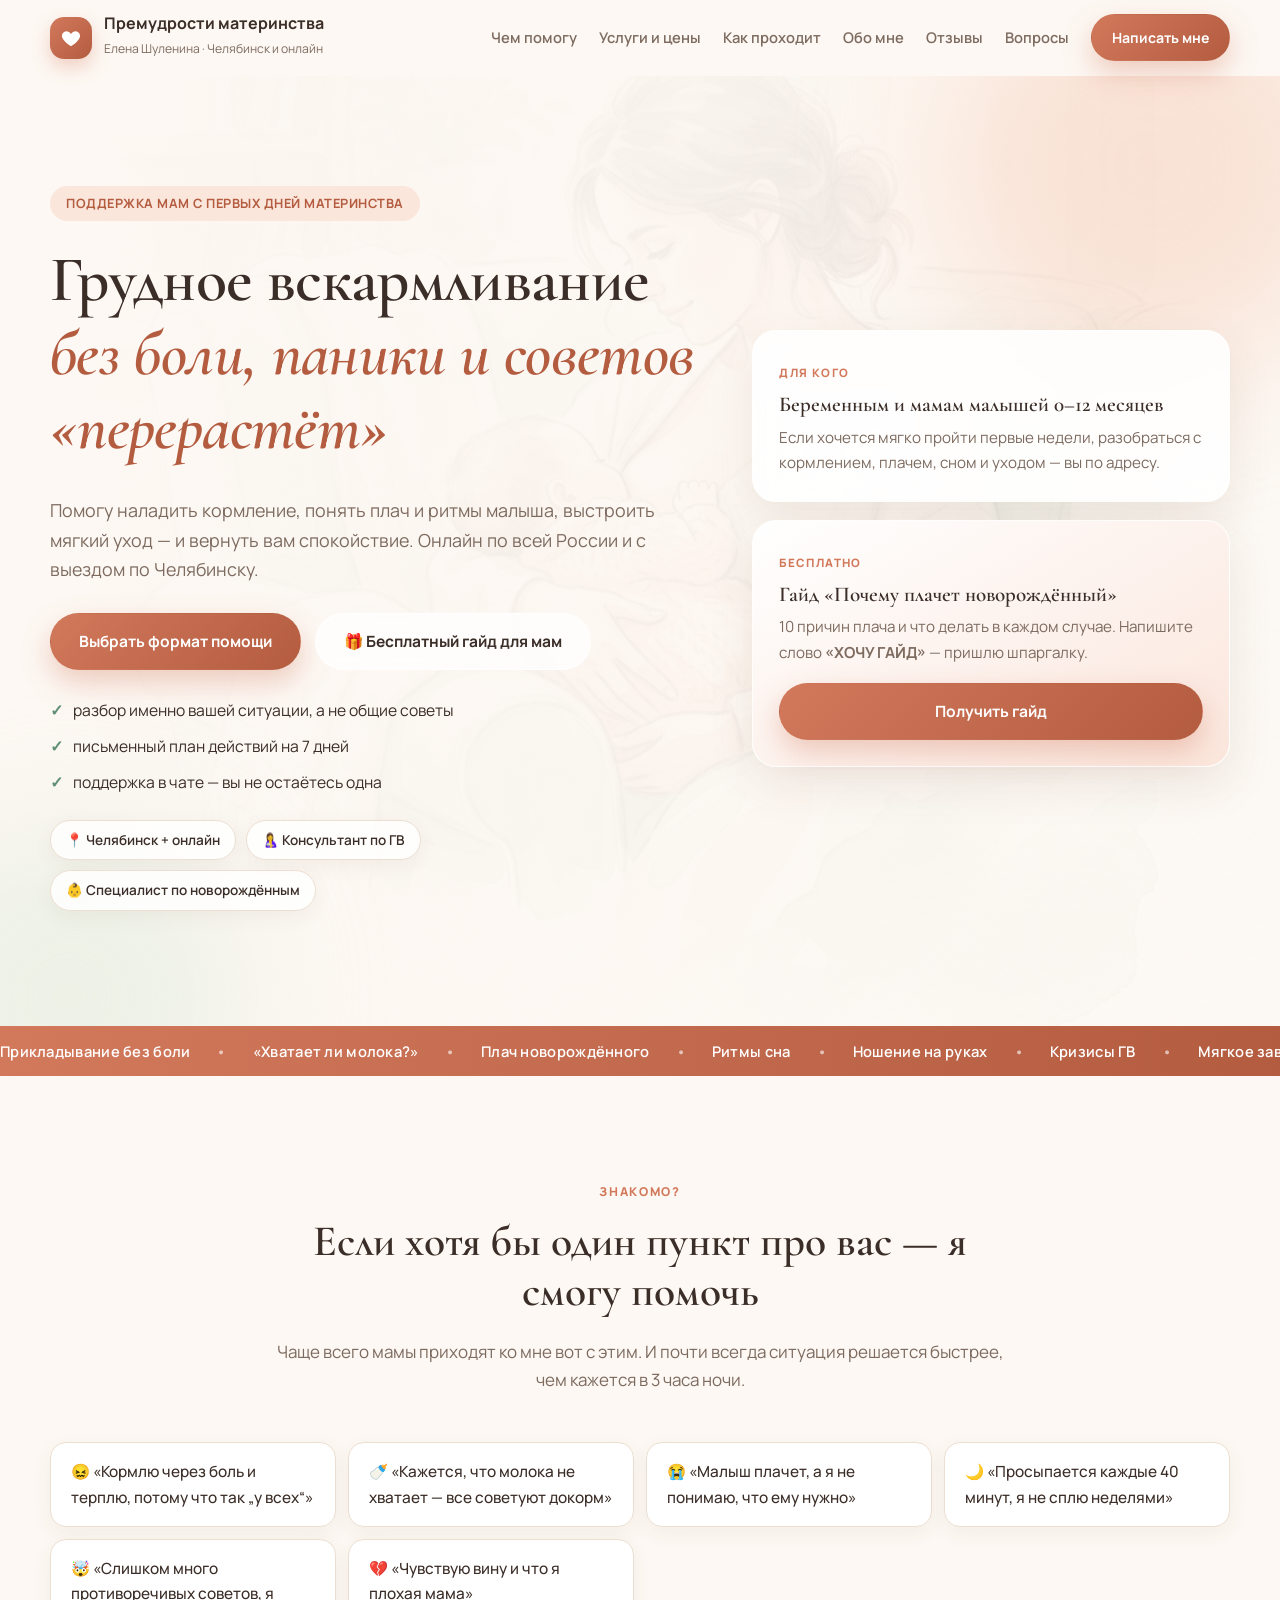
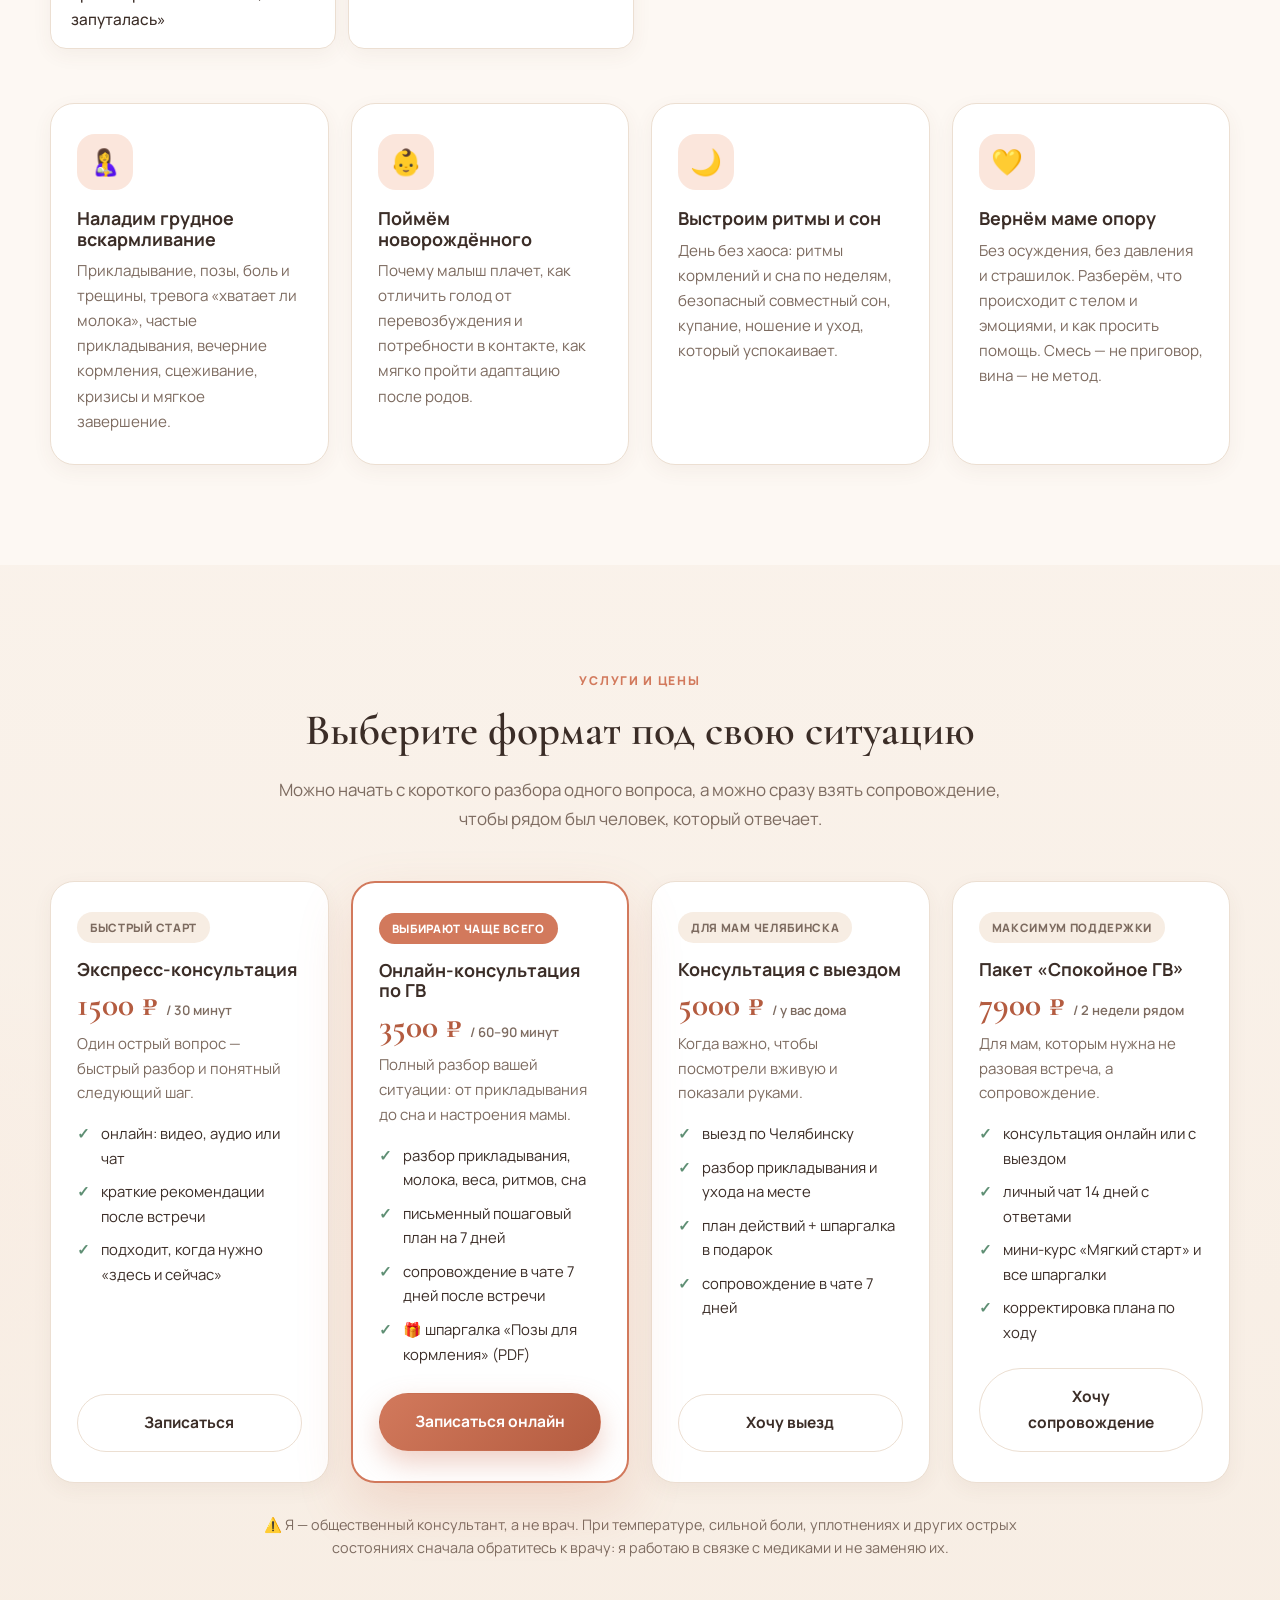
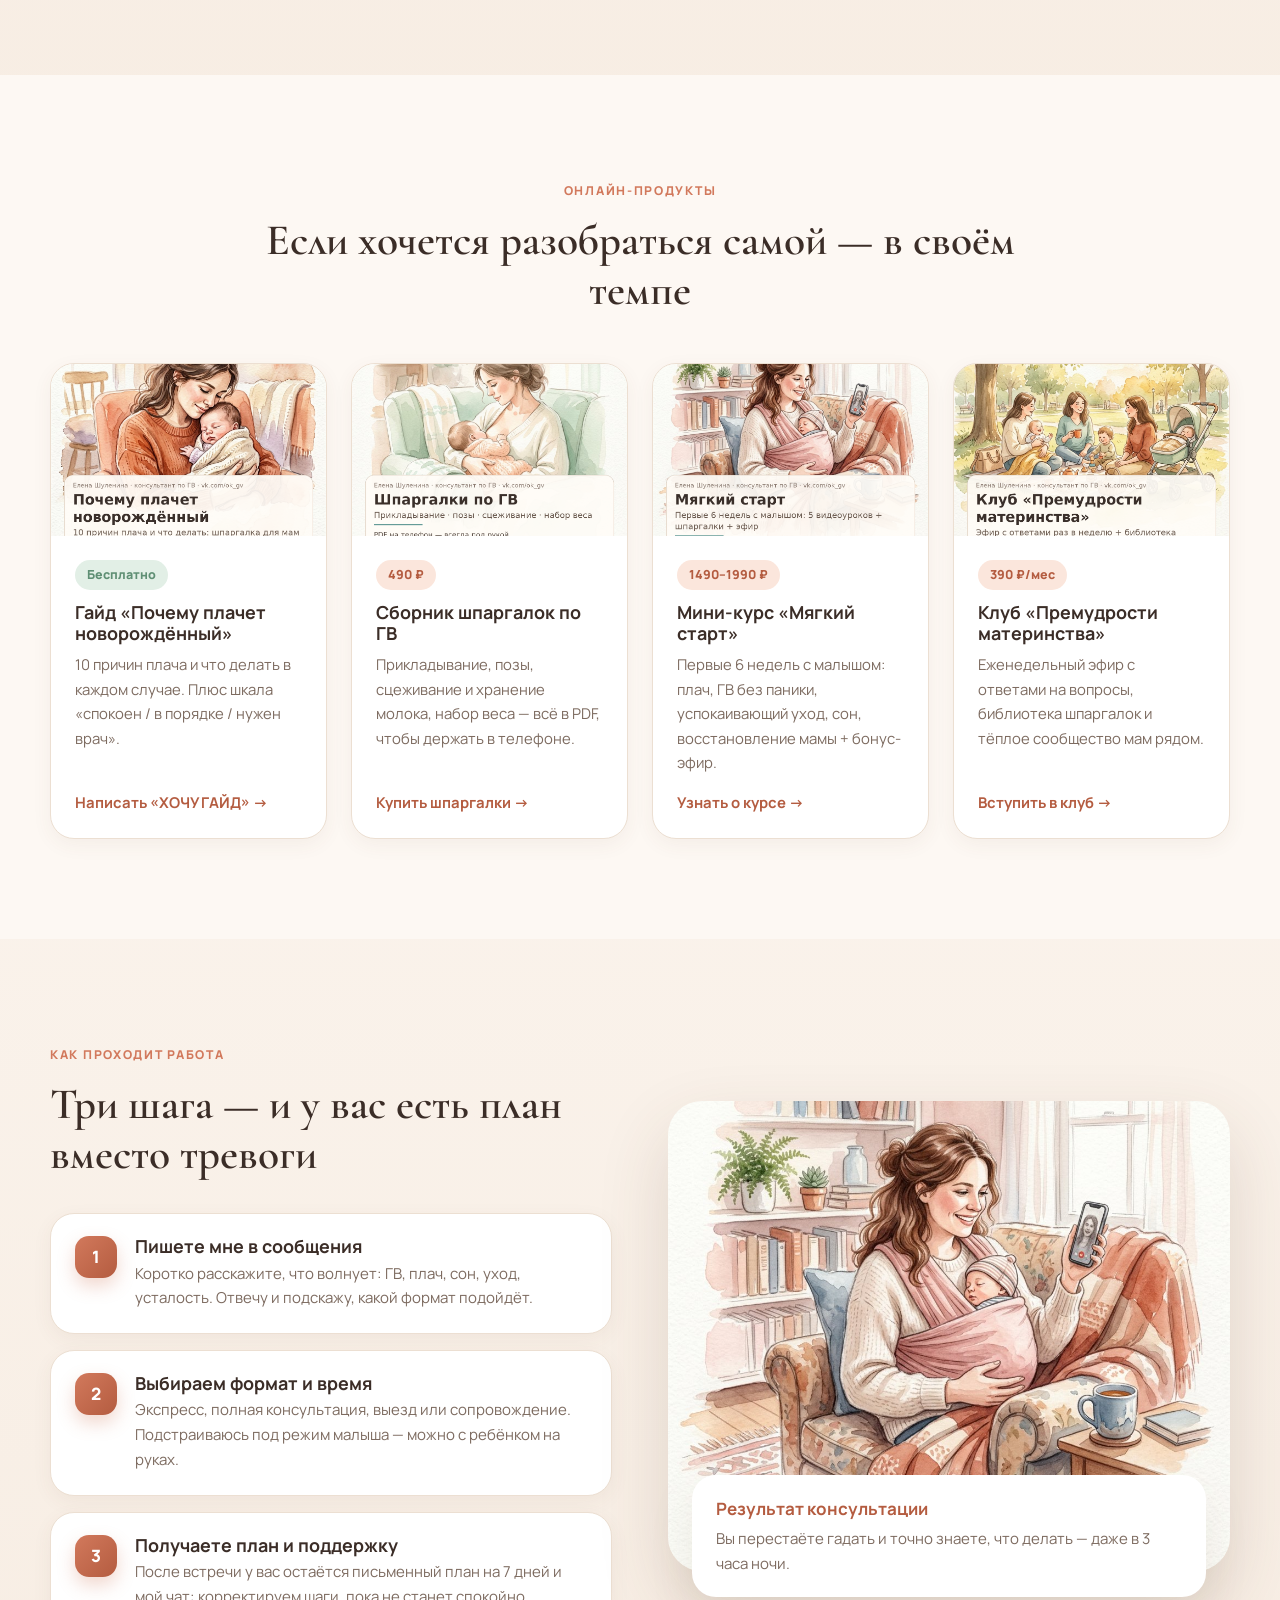
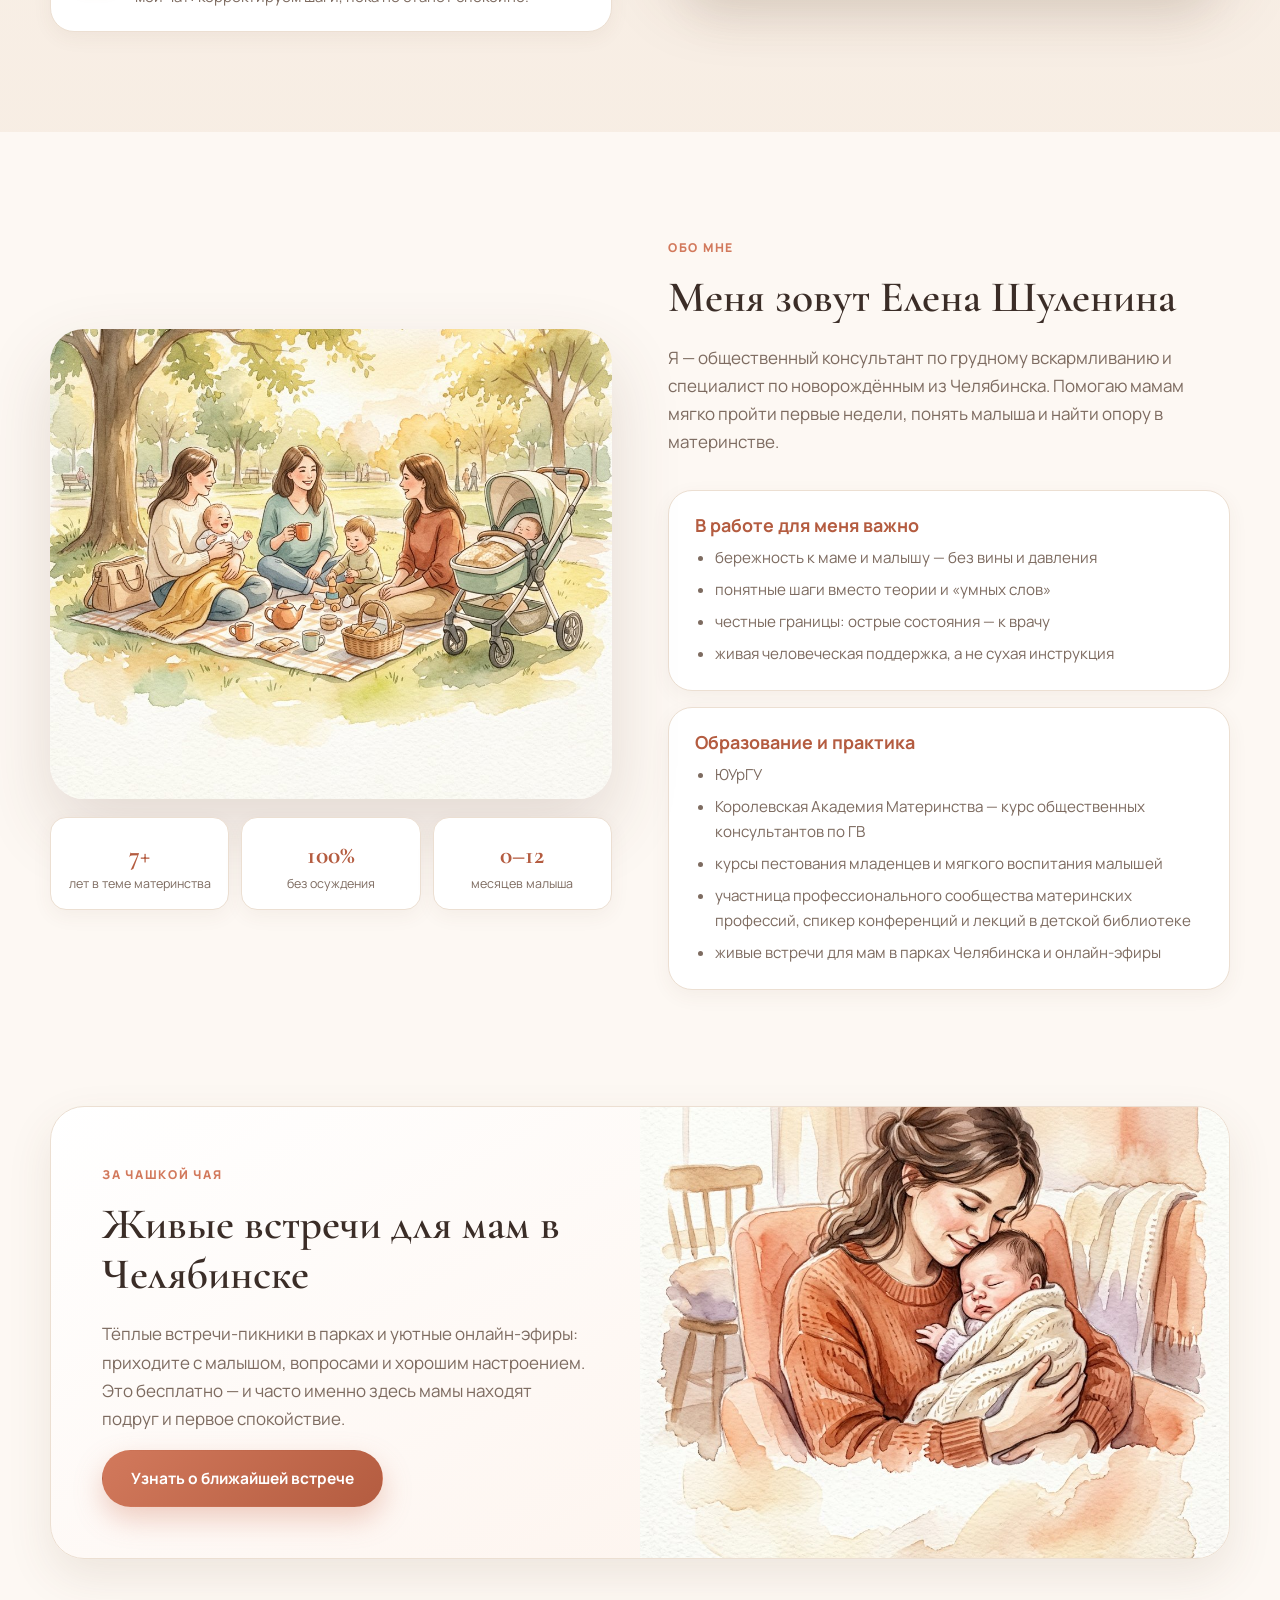
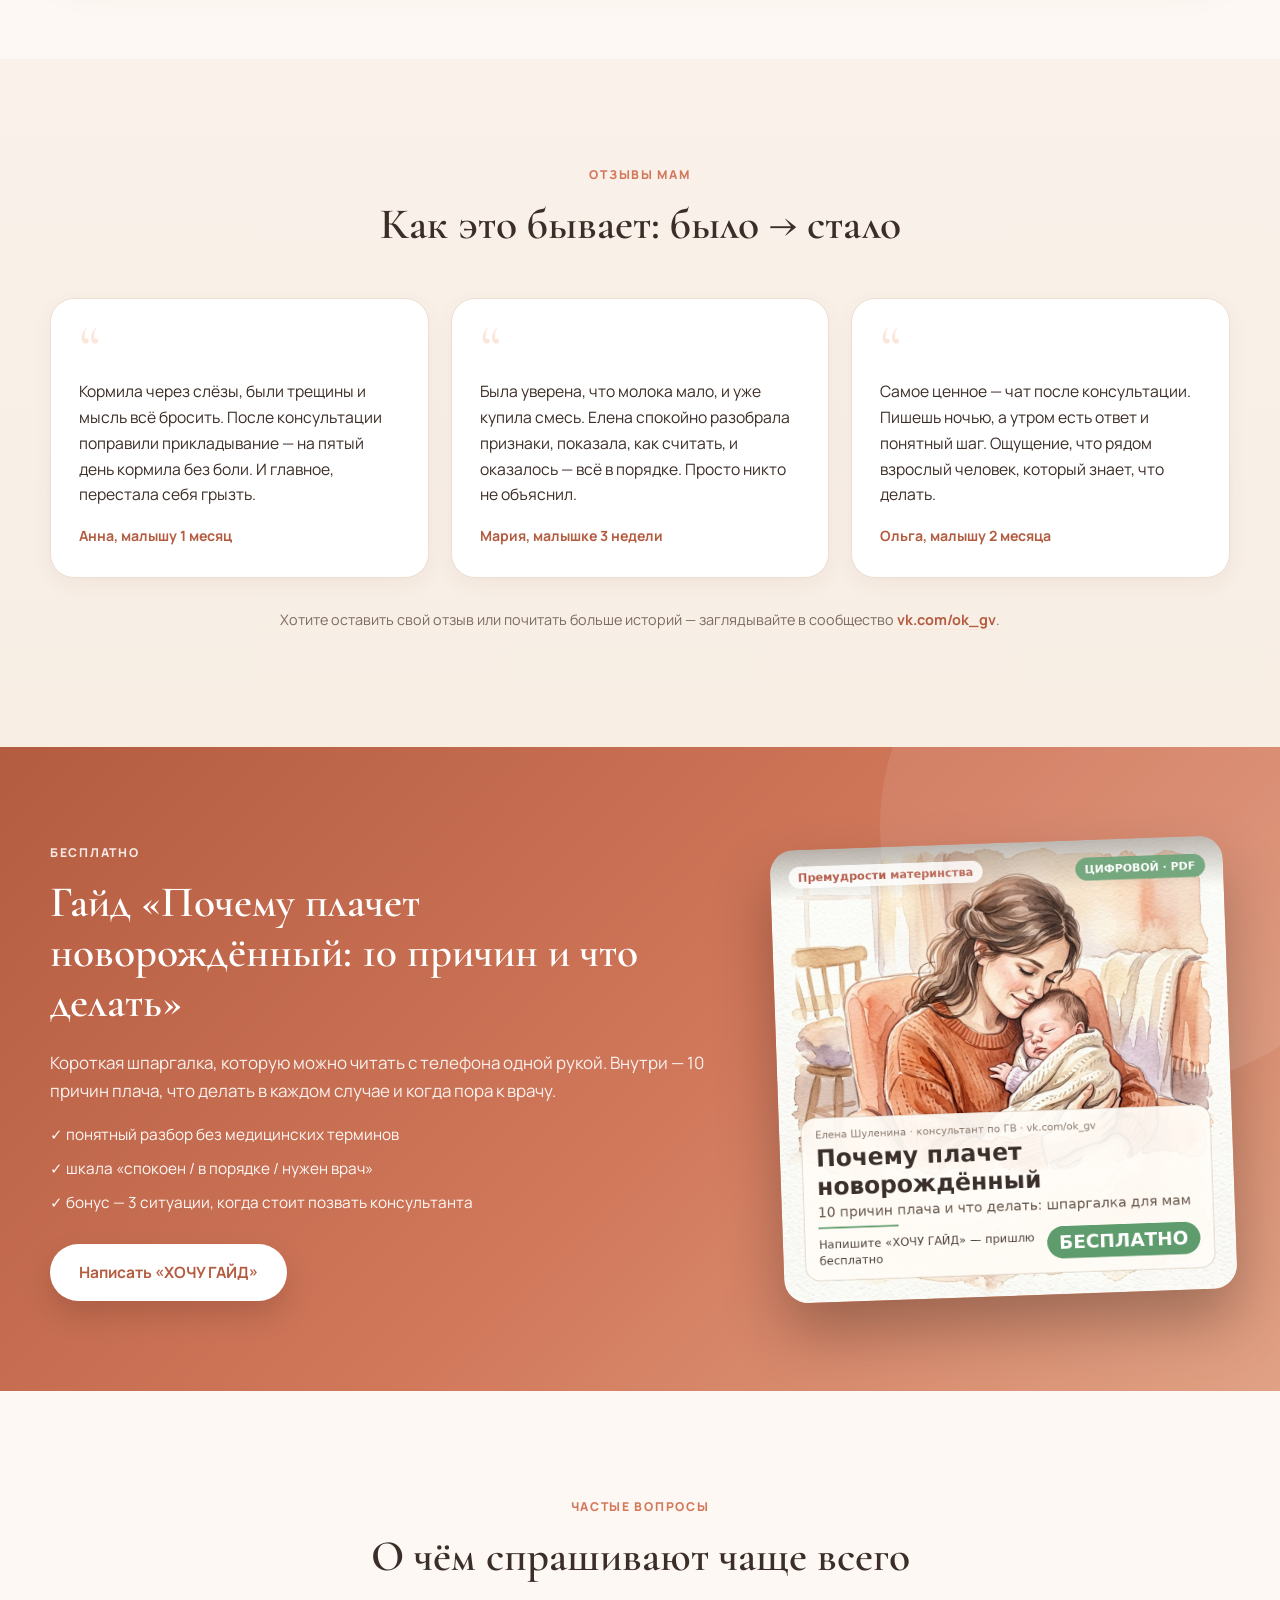
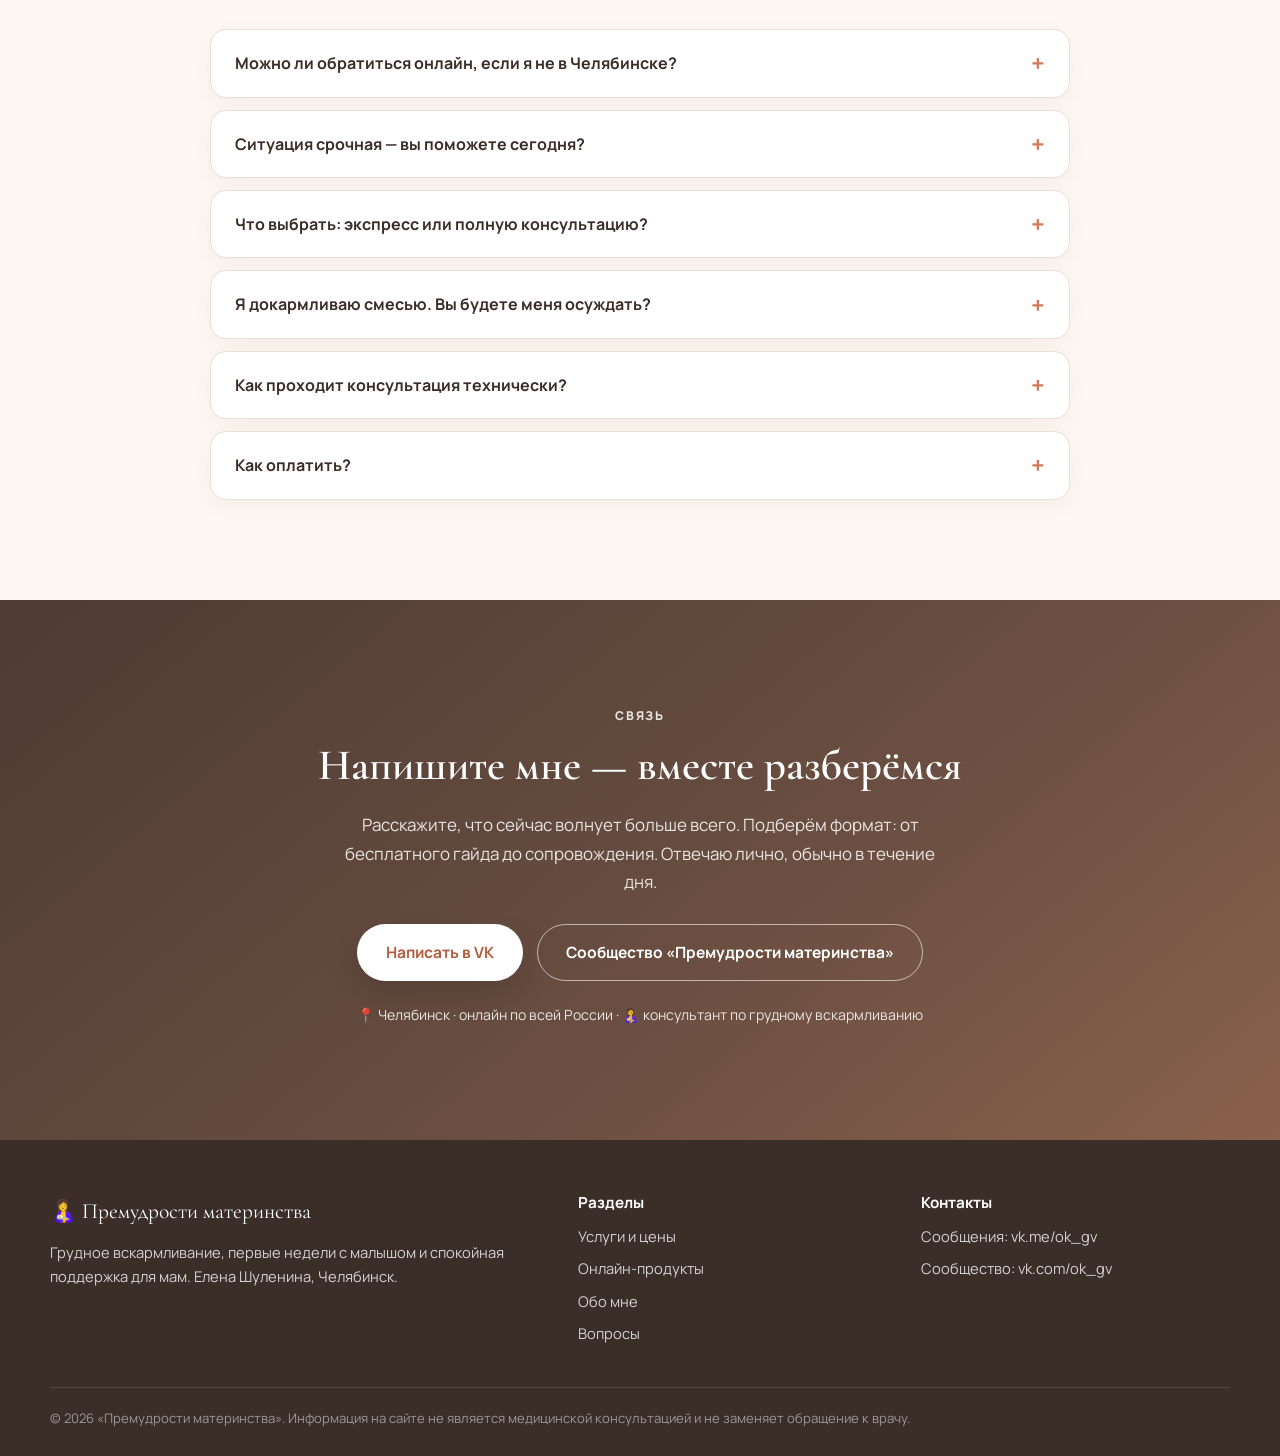
==== commit 20c65d32: "Новый клиентский сайт: лендинг «Премудрости материнства» на основе аудита и плана развития Co-author" ====
--- a/index.html
+++ b/index.html
@@ -2,486 +2,480 @@
 <html lang="ru">
 <head>
 <meta charset="UTF-8">
-<meta name="viewport" content="width=device-width, initial-scale=1">
-<title>Премудрости материнства — консультант по грудному вскармливанию в Челябинске и онлайн</title>
-<meta name="description" content="Елена Шуленина — консультант по грудному вскармливанию и специалист по новорождённым. Челябинск и онлайн: налаживаем ГВ, разбираемся с плачем, сном и уходом. Консультации от 1500 ₽, живые встречи, бесплатный гайд «Почему плачет новорождённый».">
-<meta name="keywords" content="консультант по грудному вскармливанию Челябинск, ГВ, новорождённый, онлайн-консультация по ГВ, помощь при ГВ, мамы Челябинска">
+<meta name="viewport" content="width=device-width, initial-scale=1.0">
+<title>Премудрости материнства — консультант по ГВ Елена Шуленина · Челябинск и онлайн</title>
+<meta name="description" content="Елена Шуленина — консультант по грудному вскармливанию и специалист по новорождённым. Челябинск и онлайн по всей России: наладить ГВ, понять плач малыша, выстроить уход и сон. Консультации от 1500 ₽, бесплатный гайд для мам.">
+<meta name="keywords" content="консультант по грудному вскармливанию Челябинск, консультант по ГВ, помощь с грудным вскармливанием онлайн, специалист по новорождённым, плачет новорождённый">
 <meta property="og:type" content="website">
-<meta property="og:title" content="Премудрости материнства — грудное вскармливание и первые месяцы с малышом">
-<meta property="og:description" content="Спокойно и по-настоящему. Консультации по ГВ и уходу за новорождённым: Челябинск + онлайн по всей России.">
-<meta property="og:image" content="assets/hero-wide.jpg">
-<meta name="theme-color" content="#faf5ef">
+<meta property="og:title" content="Премудрости материнства — поддержка мам с первых дней">
+<meta property="og:description" content="Консультации по грудному вскармливанию и уходу за новорождённым. Челябинск и онлайн. Бесплатный гайд «Почему плачет новорождённый».">
+<meta property="og:image" content="assets/bg-breastfeeding.jpg">
+<meta name="theme-color" content="#fbf5ee">
 <link rel="icon" href="data:image/svg+xml,<svg xmlns='http://www.w3.org/2000/svg' viewBox='0 0 100 100'><text y='.9em' font-size='90'>🤱</text></svg>">
 <link rel="preconnect" href="https://fonts.googleapis.com">
 <link rel="preconnect" href="https://fonts.gstatic.com" crossorigin>
-<link href="https://fonts.googleapis.com/css2?family=Cormorant+Garamond:ital,wght@0,500;0,600;0,700;1,500&family=Montserrat:wght@400;500;600;700;800&display=swap" rel="stylesheet">
+<link href="https://fonts.googleapis.com/css2?family=Cormorant+Garamond:wght@500;600;700&family=Manrope:wght@400;500;600;700;800&display=swap" rel="stylesheet">
 <link rel="stylesheet" href="style.css">
+<script type="application/ld+json">
+{
+  "@context": "https://schema.org",
+  "@type": "ProfessionalService",
+  "name": "Премудрости материнства — Елена Шуленина",
+  "description": "Консультации по грудному вскармливанию и уходу за новорождённым в Челябинске и онлайн.",
+  "areaServed": ["Челябинск", "Россия"],
+  "address": {"@type": "PostalAddress", "addressLocality": "Челябинск", "addressCountry": "RU"},
+  "priceRange": "1500–12000 ₽",
+  "sameAs": ["https://vk.com/ok_gv"]
+}
+</script>
 </head>
 <body>
 
-<a class="skip" href="#main">К содержанию</a>
-
-<header class="hdr" id="hdr">
-  <div class="wrap hdr-in">
+<a class="skip-link" href="#main">К содержанию</a>
+
+<header class="site-header" id="header">
+  <div class="container nav">
     <a class="brand" href="#top">
-      <span class="brand-mark">🤱</span>
+      <span class="brand-mark" aria-hidden="true">
+        <svg viewBox="0 0 32 32" fill="none"><path d="M16 27s-9-5.5-11.4-11C2.8 12.2 4.7 8 8.8 7.2c2.7-.5 5.2.8 7.2 3.4 2-2.6 4.5-3.9 7.2-3.4 4.1.8 6 5 4.2 8.8C25 21.5 16 27 16 27z" fill="currentColor"/></svg>
+      </span>
       <span class="brand-text">
-        <b>Премудрости материнства</b>
-        <i>Челябинск + онлайн</i>
+        <strong>Премудрости материнства</strong>
+        <small>Елена Шуленина · Челябинск и онлайн</small>
       </span>
     </a>
 
-    <nav class="nav" id="nav" aria-label="Основная навигация">
+    <nav class="menu" id="menu" aria-label="Основная навигация">
       <a href="#help">Чем помогу</a>
       <a href="#services">Услуги и цены</a>
-      <a href="#course">Мини-курс</a>
-      <a href="#meetings">Встречи</a>
+      <a href="#process">Как проходит</a>
+      <a href="#about">Обо мне</a>
+      <a href="#reviews">Отзывы</a>
+      <a href="#faq">Вопросы</a>
+      <a class="menu-cta" href="#contact">Записаться</a>
+    </nav>
+
+    <a class="btn btn-primary btn-sm header-cta" href="https://vk.me/ok_gv" target="_blank" rel="noopener">Написать мне</a>
+    <button class="burger" id="burger" aria-label="Меню" aria-expanded="false"><span></span><span></span><span></span></button>
+  </div>
+</header>
+
+<main id="main">
+
+  <!-- HERO -->
+  <section class="hero" id="top">
+    <div class="hero-bg"></div>
+    <div class="hero-veil"></div>
+    <div class="blob blob-1"></div>
+    <div class="blob blob-2"></div>
+
+    <div class="container hero-grid">
+      <div class="hero-copy">
+        <span class="eyebrow">Поддержка мам с первых дней материнства</span>
+        <h1>Грудное вскармливание <em>без боли, паники и советов «перерастёт»</em></h1>
+        <p class="lead">Помогу наладить кормление, понять плач и ритмы малыша, выстроить мягкий уход — и вернуть вам спокойствие. Онлайн по всей России и с выездом по Челябинску.</p>
+
+        <div class="hero-actions">
+          <a class="btn btn-primary" href="#services">Выбрать формат помощи</a>
+          <a class="btn btn-ghost" href="#lead">🎁 Бесплатный гайд для мам</a>
+        </div>
+
+        <ul class="hero-points">
+          <li><span>✓</span> разбор именно вашей ситуации, а не общие советы</li>
+          <li><span>✓</span> письменный план действий на 7 дней</li>
+          <li><span>✓</span> поддержка в чате — вы не остаётесь одна</li>
+        </ul>
+
+        <div class="hero-chips">
+          <span>📍 Челябинск + онлайн</span>
+          <span>🤱 Консультант по ГВ</span>
+          <span>👶 Специалист по новорождённым</span>
+        </div>
+      </div>
+
+      <aside class="hero-side">
+        <div class="glass-card">
+          <span class="mini-label">Для кого</span>
+          <h2>Беременным и мамам малышей 0–12 месяцев</h2>
+          <p>Если хочется мягко пройти первые недели, разобраться с кормлением, плачем, сном и уходом — вы по адресу.</p>
+        </div>
+        <div class="glass-card accent">
+          <span class="mini-label">Бесплатно</span>
+          <h2>Гайд «Почему плачет новорождённый»</h2>
+          <p>10 причин плача и что делать в каждом случае. Напишите слово <strong>«ХОЧУ ГАЙД»</strong> — пришлю шпаргалку.</p>
+          <a class="btn btn-primary btn-full" href="https://vk.me/ok_gv" target="_blank" rel="noopener">Получить гайд</a>
+        </div>
+      </aside>
+    </div>
+  </section>
+
+  <!-- MARQUEE / VALUES -->
+  <div class="ticker" aria-hidden="true">
+    <div class="ticker-track">
+      <span>Прикладывание без боли</span><i>•</i><span>«Хватает ли молока?»</span><i>•</i><span>Плач новорождённого</span><i>•</i><span>Ритмы сна</span><i>•</i><span>Ношение на руках</span><i>•</i><span>Кризисы ГВ</span><i>•</i><span>Мягкое завершение ГВ</span><i>•</i><span>Спокойная мама</span><i>•</i>
+      <span>Прикладывание без боли</span><i>•</i><span>«Хватает ли молока?»</span><i>•</i><span>Плач новорождённого</span><i>•</i><span>Ритмы сна</span><i>•</i><span>Ношение на руках</span><i>•</i><span>Кризисы ГВ</span><i>•</i><span>Мягкое завершение ГВ</span><i>•</i><span>Спокойная мама</span><i>•</i>
+    </div>
+  </div>
+
+  <!-- PAINS -->
+  <section class="section" id="help">
+    <div class="container">
+      <div class="section-head reveal">
+        <span class="kicker">Знакомо?</span>
+        <h2>Если хотя бы один пункт про вас — я смогу помочь</h2>
+        <p>Чаще всего мамы приходят ко мне вот с этим. И почти всегда ситуация решается быстрее, чем кажется в 3 часа ночи.</p>
+      </div>
+
+      <div class="pain-grid">
+        <div class="pain reveal">😖 «Кормлю через боль и терплю, потому что так „у всех“»</div>
+        <div class="pain reveal">🍼 «Кажется, что молока не хватает — все советуют докорм»</div>
+        <div class="pain reveal">😭 «Малыш плачет, а я не понимаю, что ему нужно»</div>
+        <div class="pain reveal">🌙 «Просыпается каждые 40 минут, я не сплю неделями»</div>
+        <div class="pain reveal">🤯 «Слишком много противоречивых советов, я запуталась»</div>
+        <div class="pain reveal">💔 «Чувствую вину и что я плохая мама»</div>
+      </div>
+
+      <div class="help-grid">
+        <article class="card reveal">
+          <div class="ic">🤱</div>
+          <h3>Наладим грудное вскармливание</h3>
+          <p>Прикладывание, позы, боль и трещины, тревога «хватает ли молока», частые прикладывания, вечерние кормления, сцеживание, кризисы и мягкое завершение.</p>
+        </article>
+        <article class="card reveal">
+          <div class="ic">👶</div>
+          <h3>Поймём новорождённого</h3>
+          <p>Почему малыш плачет, как отличить голод от перевозбуждения и потребности в контакте, как мягко пройти адаптацию после родов.</p>
+        </article>
+        <article class="card reveal">
+          <div class="ic">🌙</div>
+          <h3>Выстроим ритмы и сон</h3>
+          <p>День без хаоса: ритмы кормлений и сна по неделям, безопасный совместный сон, купание, ношение и уход, который успокаивает.</p>
+        </article>
+        <article class="card reveal">
+          <div class="ic">💛</div>
+          <h3>Вернём маме опору</h3>
+          <p>Без осуждения, без давления и страшилок. Разберём, что происходит с телом и эмоциями, и как просить помощь. Смесь — не приговор, вина — не метод.</p>
+        </article>
+      </div>
+    </div>
+  </section>
+
+  <!-- SERVICES -->
+  <section class="section section-soft" id="services">
+    <div class="container">
+      <div class="section-head reveal">
+        <span class="kicker">Услуги и цены</span>
+        <h2>Выберите формат под свою ситуацию</h2>
+        <p>Можно начать с короткого разбора одного вопроса, а можно сразу взять сопровождение, чтобы рядом был человек, который отвечает.</p>
+      </div>
+
+      <div class="services-grid">
+        <article class="service reveal">
+          <span class="badge">Быстрый старт</span>
+          <h3>Экспресс-консультация</h3>
+          <div class="price">1500 ₽ <small>/ 30 минут</small></div>
+          <p>Один острый вопрос — быстрый разбор и понятный следующий шаг.</p>
+          <ul>
+            <li>онлайн: видео, аудио или чат</li>
+            <li>краткие рекомендации после встречи</li>
+            <li>подходит, когда нужно «здесь и сейчас»</li>
+          </ul>
+          <a class="btn btn-outline btn-full" href="https://vk.me/ok_gv" target="_blank" rel="noopener">Записаться</a>
+        </article>
+
+        <article class="service featured reveal">
+          <span class="badge badge-hot">Выбирают чаще всего</span>
+          <h3>Онлайн-консультация по ГВ</h3>
+          <div class="price">3500 ₽ <small>/ 60–90 минут</small></div>
+          <p>Полный разбор вашей ситуации: от прикладывания до сна и настроения мамы.</p>
+          <ul>
+            <li>разбор прикладывания, молока, веса, ритмов, сна</li>
+            <li>письменный пошаговый план на 7 дней</li>
+            <li>сопровождение в чате 7 дней после встречи</li>
+            <li>🎁 шпаргалка «Позы для кормления» (PDF)</li>
+          </ul>
+          <a class="btn btn-primary btn-full" href="https://vk.me/ok_gv" target="_blank" rel="noopener">Записаться онлайн</a>
+        </article>
+
+        <article class="service reveal">
+          <span class="badge">Для мам Челябинска</span>
+          <h3>Консультация с выездом</h3>
+          <div class="price">5000 ₽ <small>/ у вас дома</small></div>
+          <p>Когда важно, чтобы посмотрели вживую и показали руками.</p>
+          <ul>
+            <li>выезд по Челябинску</li>
+            <li>разбор прикладывания и ухода на месте</li>
+            <li>план действий + шпаргалка в подарок</li>
+            <li>сопровождение в чате 7 дней</li>
+          </ul>
+          <a class="btn btn-outline btn-full" href="https://vk.me/ok_gv" target="_blank" rel="noopener">Хочу выезд</a>
+        </article>
+
+        <article class="service reveal">
+          <span class="badge">Максимум поддержки</span>
+          <h3>Пакет «Спокойное ГВ»</h3>
+          <div class="price">7900 ₽ <small>/ 2 недели рядом</small></div>
+          <p>Для мам, которым нужна не разовая встреча, а сопровождение.</p>
+          <ul>
+            <li>консультация онлайн или с выездом</li>
+            <li>личный чат 14 дней с ответами</li>
+            <li>мини-курс «Мягкий старт» и все шпаргалки</li>
+            <li>корректировка плана по ходу</li>
+          </ul>
+          <a class="btn btn-outline btn-full" href="https://vk.me/ok_gv" target="_blank" rel="noopener">Хочу сопровождение</a>
+        </article>
+      </div>
+
+      <p class="note reveal">⚠️ Я — общественный консультант, а не врач. При температуре, сильной боли, уплотнениях и других острых состояниях сначала обратитесь к врачу: я работаю в связке с медиками и не заменяю их.</p>
+    </div>
+  </section>
+
+  <!-- DIGITAL PRODUCTS -->
+  <section class="section" id="products">
+    <div class="container">
+      <div class="section-head reveal">
+        <span class="kicker">Онлайн-продукты</span>
+        <h2>Если хочется разобраться самой — в своём темпе</h2>
+      </div>
+
+      <div class="products-grid">
+        <article class="product reveal">
+          <div class="product-media"><img src="vk-cards/gaid.png" alt="Гайд «Почему плачет новорождённый»" loading="lazy"></div>
+          <div class="product-body">
+            <span class="tag tag-free">Бесплатно</span>
+            <h3>Гайд «Почему плачет новорождённый»</h3>
+            <p>10 причин плача и что делать в каждом случае. Плюс шкала «спокоен / в порядке / нужен врач».</p>
+            <a href="https://vk.me/ok_gv" target="_blank" rel="noopener">Написать «ХОЧУ ГАЙД» →</a>
+          </div>
+        </article>
+
+        <article class="product reveal">
+          <div class="product-media"><img src="vk-cards/shpargalki.png" alt="Сборник шпаргалок по ГВ" loading="lazy"></div>
+          <div class="product-body">
+            <span class="tag">490 ₽</span>
+            <h3>Сборник шпаргалок по ГВ</h3>
+            <p>Прикладывание, позы, сцеживание и хранение молока, набор веса — всё в PDF, чтобы держать в телефоне.</p>
+            <a href="https://vk.me/ok_gv" target="_blank" rel="noopener">Купить шпаргалки →</a>
+          </div>
+        </article>
+
+        <article class="product reveal">
+          <div class="product-media"><img src="vk-cards/course.png" alt="Мини-курс «Мягкий старт»" loading="lazy"></div>
+          <div class="product-body">
+            <span class="tag">1490–1990 ₽</span>
+            <h3>Мини-курс «Мягкий старт»</h3>
+            <p>Первые 6 недель с малышом: плач, ГВ без паники, успокаивающий уход, сон, восстановление мамы + бонус-эфир.</p>
+            <a href="https://vk.me/ok_gv" target="_blank" rel="noopener">Узнать о курсе →</a>
+          </div>
+        </article>
+
+        <article class="product reveal">
+          <div class="product-media"><img src="vk-cards/club.png" alt="Клуб «Премудрости материнства»" loading="lazy"></div>
+          <div class="product-body">
+            <span class="tag">390 ₽/мес</span>
+            <h3>Клуб «Премудрости материнства»</h3>
+            <p>Еженедельный эфир с ответами на вопросы, библиотека шпаргалок и тёплое сообщество мам рядом.</p>
+            <a href="https://vk.me/ok_gv" target="_blank" rel="noopener">Вступить в клуб →</a>
+          </div>
+        </article>
+      </div>
+    </div>
+  </section>
+
+  <!-- PROCESS -->
+  <section class="section section-soft" id="process">
+    <div class="container two-col">
+      <div>
+        <div class="section-head left reveal">
+          <span class="kicker">Как проходит работа</span>
+          <h2>Три шага — и у вас есть план вместо тревоги</h2>
+        </div>
+        <ol class="steps">
+          <li class="step reveal"><span class="num">1</span>
+            <div><h3>Пишете мне в сообщения</h3><p>Коротко расскажите, что волнует: ГВ, плач, сон, уход, усталость. Отвечу и подскажу, какой формат подойдёт.</p></div>
+          </li>
+          <li class="step reveal"><span class="num">2</span>
+            <div><h3>Выбираем формат и время</h3><p>Экспресс, полная консультация, выезд или сопровождение. Подстраиваюсь под режим малыша — можно с ребёнком на руках.</p></div>
+          </li>
+          <li class="step reveal"><span class="num">3</span>
+            <div><h3>Получаете план и поддержку</h3><p>После встречи у вас остаётся письменный план на 7 дней и мой чат: корректируем шаги, пока не станет спокойно.</p></div>
+          </li>
+        </ol>
+      </div>
+
+      <div class="visual reveal">
+        <div class="visual-img v-online"></div>
+        <div class="visual-note">
+          <strong>Результат консультации</strong>
+          <p>Вы перестаёте гадать и точно знаете, что делать — даже в 3 часа ночи.</p>
+        </div>
+      </div>
+    </div>
+  </section>
+
+  <!-- ABOUT -->
+  <section class="section" id="about">
+    <div class="container two-col reverse">
+      <div class="visual reveal">
+        <div class="visual-img v-picnic"></div>
+        <div class="stats">
+          <div><b>7+</b><span>лет в теме материнства</span></div>
+          <div><b>100%</b><span>без осуждения</span></div>
+          <div><b>0–12</b><span>месяцев малыша</span></div>
+        </div>
+      </div>
+
+      <div>
+        <div class="section-head left reveal">
+          <span class="kicker">Обо мне</span>
+          <h2>Меня зовут Елена Шуленина</h2>
+          <p>Я — общественный консультант по грудному вскармливанию и специалист по новорождённым из Челябинска. Помогаю мамам мягко пройти первые недели, понять малыша и найти опору в материнстве.</p>
+        </div>
+
+        <div class="about-box reveal">
+          <h3>В работе для меня важно</h3>
+          <ul>
+            <li>бережность к маме и малышу — без вины и давления</li>
+            <li>понятные шаги вместо теории и «умных слов»</li>
+            <li>честные границы: острые состояния — к врачу</li>
+            <li>живая человеческая поддержка, а не сухая инструкция</li>
+          </ul>
+        </div>
+
+        <div class="about-box reveal">
+          <h3>Образование и практика</h3>
+          <ul>
+            <li>ЮУрГУ</li>
+            <li>Королевская Академия Материнства — курс общественных консультантов по ГВ</li>
+            <li>курсы пестования младенцев и мягкого воспитания малышей</li>
+            <li>участница профессионального сообщества материнских профессий, спикер конференций и лекций в детской библиотеке</li>
+            <li>живые встречи для мам в парках Челябинска и онлайн-эфиры</li>
+          </ul>
+        </div>
+      </div>
+    </div>
+  </section>
+
+  <!-- MEETUPS -->
+  <section class="section meetups">
+    <div class="container meetup-inner reveal">
+      <div>
+        <span class="kicker">За чашкой чая</span>
+        <h2>Живые встречи для мам в Челябинске</h2>
+        <p>Тёплые встречи-пикники в парках и уютные онлайн-эфиры: приходите с малышом, вопросами и хорошим настроением. Это бесплатно — и часто именно здесь мамы находят подруг и первое спокойствие.</p>
+        <a class="btn btn-primary" href="https://vk.com/ok_gv" target="_blank" rel="noopener">Узнать о ближайшей встрече</a>
+      </div>
+      <div class="meetup-img"></div>
+    </div>
+  </section>
+
+  <!-- REVIEWS -->
+  <section class="section section-soft" id="reviews">
+    <div class="container">
+      <div class="section-head reveal">
+        <span class="kicker">Отзывы мам</span>
+        <h2>Как это бывает: было → стало</h2>
+      </div>
+      <div class="reviews-grid">
+        <figure class="review reveal">
+          <div class="quote">“</div>
+          <blockquote>Кормила через слёзы, были трещины и мысль всё бросить. После консультации поправили прикладывание — на пятый день кормила без боли. И главное, перестала себя грызть.</blockquote>
+          <figcaption>Анна, малышу 1 месяц</figcaption>
+        </figure>
+        <figure class="review reveal">
+          <div class="quote">“</div>
+          <blockquote>Была уверена, что молока мало, и уже купила смесь. Елена спокойно разобрала признаки, показала, как считать, и оказалось — всё в порядке. Просто никто не объяснил.</blockquote>
+          <figcaption>Мария, малышке 3 недели</figcaption>
+        </figure>
+        <figure class="review reveal">
+          <div class="quote">“</div>
+          <blockquote>Самое ценное — чат после консультации. Пишешь ночью, а утром есть ответ и понятный шаг. Ощущение, что рядом взрослый человек, который знает, что делать.</blockquote>
+          <figcaption>Ольга, малышу 2 месяца</figcaption>
+        </figure>
+      </div>
+      <p class="note reveal">Хотите оставить свой отзыв или почитать больше историй — заглядывайте в сообщество <a href="https://vk.com/ok_gv" target="_blank" rel="noopener">vk.com/ok_gv</a>.</p>
+    </div>
+  </section>
+
+  <!-- LEAD MAGNET -->
+  <section class="lead-band" id="lead">
+    <div class="container lead-inner reveal">
+      <div>
+        <span class="kicker light">Бесплатно</span>
+        <h2>Гайд «Почему плачет новорождённый: 10 причин и что делать»</h2>
+        <p>Короткая шпаргалка, которую можно читать с телефона одной рукой. Внутри — 10 причин плача, что делать в каждом случае и когда пора к врачу.</p>
+        <ul class="lead-list">
+          <li>✓ понятный разбор без медицинских терминов</li>
+          <li>✓ шкала «спокоен / в порядке / нужен врач»</li>
+          <li>✓ бонус — 3 ситуации, когда стоит позвать консультанта</li>
+        </ul>
+        <a class="btn btn-light" href="https://vk.me/ok_gv" target="_blank" rel="noopener">Написать «ХОЧУ ГАЙД»</a>
+      </div>
+      <div class="lead-card">
+        <img src="vk-cards/gaid.png" alt="Обложка гайда «Почему плачет новорождённый»" loading="lazy">
+      </div>
+    </div>
+  </section>
+
+  <!-- FAQ -->
+  <section class="section" id="faq">
+    <div class="container narrow">
+      <div class="section-head reveal">
+        <span class="kicker">Частые вопросы</span>
+        <h2>О чём спрашивают чаще всего</h2>
+      </div>
+
+      <div class="faq">
+        <details class="reveal"><summary>Можно ли обратиться онлайн, если я не в Челябинске?</summary><p>Да, я работаю онлайн со всей Россией. Онлайн-формат подходит для большинства ситуаций: прикладывание можно посмотреть по видео, разобрать ритмы, сон, уход и тревогу. Выезд — только по Челябинску.</p></details>
+        <details class="reveal"><summary>Ситуация срочная — вы поможете сегодня?</summary><p>Напишите как можно скорее, чаще всего я нахожу окно в тот же или на следующий день. Но если есть температура, сильная боль, уплотнения в груди, резкая потеря веса у малыша — сначала врач. Я не заменяю медицинскую помощь.</p></details>
+        <details class="reveal"><summary>Что выбрать: экспресс или полную консультацию?</summary><p>Если вопрос один и нужен быстрый ориентир — экспресс за 1500 ₽. Если вопросов несколько, ситуация тянется или хочется план и поддержку — берите полную консультацию: там есть письменный план и чат на 7 дней.</p></details>
+        <details class="reveal"><summary>Я докармливаю смесью. Вы будете меня осуждать?</summary><p>Нет. Моя задача — помочь наладить кормление в вашей реальности, а не оценивать. Мы вместе решим, что можно улучшить, и что делать со смесью — сохранить, сократить или уйти от неё, если это возможно и нужно вам.</p></details>
+        <details class="reveal"><summary>Как проходит консультация технически?</summary><p>По видеосвязи (VK, Zoom, WhatsApp), аудио или в чате — как удобно. Можно с малышом на руках, в халате и в перерывах на кормление: это нормально и никого не смущает.</p></details>
+        <details class="reveal"><summary>Как оплатить?</summary><p>Переводом по СБП или через сообщения сообщества. После оплаты подтверждаю время, а сразу после встречи присылаю письменный план и бонусные шпаргалки.</p></details>
+      </div>
+    </div>
+  </section>
+
+  <!-- CONTACT -->
+  <section class="final" id="contact">
+    <div class="container final-inner reveal">
+      <span class="kicker light">Связь</span>
+      <h2>Напишите мне — вместе разберёмся</h2>
+      <p>Расскажите, что сейчас волнует больше всего. Подберём формат: от бесплатного гайда до сопровождения. Отвечаю лично, обычно в течение дня.</p>
+      <div class="final-actions">
+        <a class="btn btn-light" href="https://vk.me/ok_gv" target="_blank" rel="noopener">Написать в VK</a>
+        <a class="btn btn-outline-light" href="https://vk.com/ok_gv" target="_blank" rel="noopener">Сообщество «Премудрости материнства»</a>
+      </div>
+      <p class="final-small">📍 Челябинск · онлайн по всей России · 🤱 консультант по грудному вскармливанию</p>
+    </div>
+  </section>
+</main>
+
+<footer class="site-footer">
+  <div class="container footer-grid">
+    <div>
+      <div class="footer-brand">🤱 Премудрости материнства</div>
+      <p>Грудное вскармливание, первые недели с малышом и спокойная поддержка для мам. Елена Шуленина, Челябинск.</p>
+    </div>
+    <div>
+      <h3>Разделы</h3>
+      <a href="#services">Услуги и цены</a>
+      <a href="#products">Онлайн-продукты</a>
       <a href="#about">Обо мне</a>
       <a href="#faq">Вопросы</a>
-      <a class="nav-cta" href="#contacts">Записаться</a>
-    </nav>
-
-    <button class="burger" id="burger" aria-label="Меню" aria-expanded="false" aria-controls="nav">
-      <span></span><span></span><span></span>
-    </button>
+    </div>
+    <div>
+      <h3>Контакты</h3>
+      <a href="https://vk.me/ok_gv" target="_blank" rel="noopener">Сообщения: vk.me/ok_gv</a>
+      <a href="https://vk.com/ok_gv" target="_blank" rel="noopener">Сообщество: vk.com/ok_gv</a>
+    </div>
   </div>
-</header>
-
-<main id="main">
-
-<!-- ===== HERO ===== -->
-<section class="hero" id="top">
-  <div class="hero-art" role="img" aria-label="Мама с новорождённым в кресле у окна"></div>
-  <div class="wrap hero-in">
-    <span class="kicker">Консультант по ГВ · специалист по новорождённым</span>
-    <h1>Грудное вскармливание и первые месяцы с малышом — <em>спокойно и по-настоящему</em></h1>
-    <p class="lead">Помогаю мамам наладить кормление, понять плач и сон новорождённого и вернуть себе уверенность — без осуждения, страшилок и советов «просто потерпи».</p>
-    <div class="hero-btns">
-      <a class="btn btn-primary" href="#services">Выбрать помощь</a>
-      <a class="btn btn-ghost" href="#gift">🎁 Забрать бесплатный гайд</a>
-    </div>
-    <ul class="hero-facts">
-      <li><b>60–90</b><span>минут разбора вашей ситуации</span></li>
-      <li><b>7 дней</b><span>поддержки в чате после консультации</span></li>
-      <li><b>0–12 мес</b><span>работаю с мамами с первых часов</span></li>
-    </ul>
-  </div>
-</section>
-
-<div class="marquee" aria-hidden="true">
-  <div class="marquee-in">
-    <span>прикладывание без боли</span><span>•</span><span>«хватает ли молока»</span><span>•</span><span>плач новорождённого</span><span>•</span><span>сон и ритмы дня</span><span>•</span><span>лактостаз и застои</span><span>•</span><span>отказ от груди</span><span>•</span><span>возвращение к ГВ</span><span>•</span><span>сцеживание и хранение</span><span>•</span><span>завершение ГВ</span><span>•</span>
-    <span>прикладывание без боли</span><span>•</span><span>«хватает ли молока»</span><span>•</span><span>плач новорождённого</span><span>•</span><span>сон и ритмы дня</span><span>•</span><span>лактостаз и застои</span><span>•</span><span>отказ от груди</span><span>•</span><span>возвращение к ГВ</span><span>•</span><span>сцеживание и хранение</span><span>•</span><span>завершение ГВ</span><span>•</span>
-  </div>
-</div>
-
-<!-- ===== PAIN ===== -->
-<section class="sec" id="pain">
-  <div class="wrap">
-    <div class="sec-head reveal">
-      <span class="eyebrow">Знакомо?</span>
-      <h2>Если хотя бы одно «да» — вы по адресу</h2>
-      <p class="sec-sub">Это самые частые ситуации, с которыми ко мне приходят мамы. Почти всё решается быстрее, чем кажется в три часа ночи.</p>
-    </div>
-    <div class="pain-grid">
-      <div class="pain reveal">«Кормлю — и <b>больно</b>. Трещины, зажимаюсь, жду кормления со страхом»</div>
-      <div class="pain reveal">«Кажется, что <b>молока мало</b>. Все советуют докорм смесью, а я не хочу»</div>
-      <div class="pain reveal">«Малыш <b>плачет</b>, и я не понимаю, что ему нужно»</div>
-      <div class="pain reveal">«Он висит на груди <b>круглосуточно</b> — я не успеваю ни поесть, ни поспать»</div>
-      <div class="pain reveal">«Каждый советует своё: врач, мама, свекровь, интернет. <b>Кому верить?</b>»</div>
-      <div class="pain reveal">«Я в порядке, но <b>тревожно</b>. Хочу, чтобы кто-то знающий сказал: вы всё делаете правильно»</div>
-    </div>
-    <p class="pain-note reveal">Вы не «плохая мама» и не «слишком мнительная». Вам просто нужен человек, который спокойно посмотрит на ситуацию со стороны и даст понятный план.</p>
-  </div>
-</section>
-
-<!-- ===== HELP ===== -->
-<section class="sec sec-tint" id="help">
-  <div class="wrap">
-    <div class="sec-head reveal">
-      <span class="eyebrow">Чем помогу</span>
-      <h2>Четыре зоны, в которых становится легче</h2>
-    </div>
-    <div class="cards-4">
-      <article class="card reveal">
-        <div class="ico ico-terra">🤱</div>
-        <h3>Грудное вскармливание</h3>
-        <p>Прикладывание и позы, боль и трещины, застои, «мало молока», сцеживание, докорм и уход от него, кризисы, отказ от груди, мягкое завершение ГВ.</p>
-      </article>
-      <article class="card reveal">
-        <div class="ico ico-teal">👶</div>
-        <h3>Понимание новорождённого</h3>
-        <p>Почему малыш плачет и как его успокоить, ношение на руках и пеленание, купание, кожа и пупок, мягкая адаптация к миру после родов.</p>
-      </article>
-      <article class="card reveal">
-        <div class="ico ico-gold">🌙</div>
-        <h3>Сон и ритм дня</h3>
-        <p>Сколько на самом деле спит новорождённый, как организовать день, безопасный совместный сон, что делать, если малыш просыпается каждые 40 минут.</p>
-      </article>
-      <article class="card reveal">
-        <div class="ico ico-green">💛</div>
-        <h3>Спокойная мама</h3>
-        <p>Восстановление после родов, «третий день слёз», усталость и раздражение, как просить о помощи и не тонуть в чужих советах.</p>
-      </article>
-    </div>
-  </div>
-</section>
-
-<!-- ===== SERVICES ===== -->
-<section class="sec" id="services">
-  <div class="wrap">
-    <div class="sec-head reveal">
-      <span class="eyebrow">Услуги и цены</span>
-      <h2>Выберите формат, который вам сейчас по силам</h2>
-      <p class="sec-sub">От бесплатного гайда до полного сопровождения. Начать можно с малого — и всегда можно дойти дальше.</p>
-    </div>
-
-    <div class="price-grid">
-
-      <article class="price reveal">
-        <span class="tag tag-green">бесплатно</span>
-        <h3>Гайд «Почему плачет новорождённый»</h3>
-        <div class="amount">0 ₽</div>
-        <ul>
-          <li>10 причин плача и что делать с каждой</li>
-          <li>шкала «спокоен / в порядке / нужен врач»</li>
-          <li>как отличить колики от перевозбуждения</li>
-        </ul>
-        <a class="btn btn-soft" href="#gift">Забрать гайд</a>
-      </article>
-
-      <article class="price reveal">
-        <span class="tag tag-teal">PDF</span>
-        <h3>Сборник шпаргалок по ГВ</h3>
-        <div class="amount">490 ₽</div>
-        <ul>
-          <li>прикладывание и позы для кормления</li>
-          <li>сцеживание и хранение молока</li>
-          <li>нормы набора веса и признаки «всё хорошо»</li>
-        </ul>
-        <a class="btn btn-soft" href="#contacts">Купить</a>
-      </article>
-
-      <article class="price reveal">
-        <span class="tag tag-teal">онлайн</span>
-        <h3>Экспресс-консультация, 30 минут</h3>
-        <div class="amount">1500 ₽</div>
-        <ul>
-          <li>один конкретный вопрос — один чёткий ответ</li>
-          <li>видео, аудио или переписка — как удобно</li>
-          <li>краткий план действий в сообщении</li>
-        </ul>
-        <a class="btn btn-soft" href="#contacts">Записаться</a>
-      </article>
-
-      <article class="price reveal">
-        <span class="tag tag-gold">хит</span>
-        <h3>Мини-курс «Мягкий старт»</h3>
-        <div class="amount">1 490 ₽ <s>1 990 ₽</s></div>
-        <ul>
-          <li>5 уроков про первые 6 недель с малышом</li>
-          <li>смотреть можно с телефона, одной рукой</li>
-          <li>бонус-эфир с ответами на вопросы</li>
-        </ul>
-        <a class="btn btn-soft" href="#course">Подробнее о курсе</a>
-      </article>
-
-      <article class="price price-hi reveal">
-        <span class="tag tag-terra">чаще всего выбирают</span>
-        <h3>Консультация по ГВ онлайн</h3>
-        <div class="amount">3 500 ₽</div>
-        <ul>
-          <li>60–90 минут разбора именно вашей ситуации</li>
-          <li>письменный пошаговый план на 7 дней</li>
-          <li>сопровождение в чате 7 дней</li>
-          <li>бонус: шпаргалка «Позы для кормления»</li>
-        </ul>
-        <a class="btn btn-primary" href="#contacts">Записаться на консультацию</a>
-      </article>
-
-      <article class="price reveal">
-        <span class="tag tag-terra">Челябинск</span>
-        <h3>Консультация с выездом на дом</h3>
-        <div class="amount">5 000 ₽</div>
-        <ul>
-          <li>смотрю кормление вживую и поправляю руками</li>
-          <li>разбираем быт: кроватка, слинг, ванна, вещи</li>
-          <li>план на 7 дней + чат-сопровождение</li>
-        </ul>
-        <a class="btn btn-soft" href="#contacts">Пригласить домой</a>
-      </article>
-
-      <article class="price reveal">
-        <span class="tag tag-terra">2 недели</span>
-        <h3>Пакет «Спокойное ГВ»</h3>
-        <div class="amount">7 900 ₽</div>
-        <ul>
-          <li>полная консультация + 2 контрольные встречи</li>
-          <li>ежедневная поддержка в чате 14 дней</li>
-          <li>корректируем план по ходу — не «одна и всё»</li>
-        </ul>
-        <a class="btn btn-soft" href="#contacts">Обсудить пакет</a>
-      </article>
-
-      <article class="price reveal">
-        <span class="tag tag-green">подписка</span>
-        <h3>Клуб «Премудрости материнства»</h3>
-        <div class="amount">390 ₽<small>/мес</small></div>
-        <ul>
-          <li>еженедельный эфир с ответами на вопросы</li>
-          <li>библиотека шпаргалок и записей</li>
-          <li>тёплый чат мам, где не осуждают</li>
-        </ul>
-        <a class="btn btn-soft" href="#contacts">Вступить в лист ожидания</a>
-      </article>
-
-      <article class="price reveal">
-        <span class="tag tag-gold">премиум</span>
-        <h3>«С мамой от родов до года»</h3>
-        <div class="amount">от 12 000 ₽</div>
-        <ul>
-          <li>подготовка к ГВ ещё до родов</li>
-          <li>консультации по мере необходимости весь период</li>
-          <li>курс, шпаргалки и клуб включены</li>
-        </ul>
-        <a class="btn btn-soft" href="#contacts">Узнать детали</a>
-      </article>
-
-    </div>
-
-    <p class="disclaimer reveal"><b>Важно:</b> я общественный консультант, а не врач. При температуре, сильной боли, уплотнениях в груди, резкой потере веса у малыша — сначала к врачу. Я работаю в связке с медиками и не заменяю их.</p>
-  </div>
-</section>
-
-<!-- ===== PROCESS ===== -->
-<section class="sec sec-tint" id="process">
-  <div class="wrap">
-    <div class="sec-head reveal">
-      <span class="eyebrow">Как проходит консультация</span>
-      <h2>Четыре шага — и у вас есть план</h2>
-    </div>
-    <ol class="steps">
-      <li class="reveal"><span class="step-n">1</span><h3>Пишете мне</h3><p>В VK или Telegram — в двух словах, что происходит. Я задам пару уточняющих вопросов и предложу подходящий формат и время.</p></li>
-      <li class="reveal"><span class="step-n">2</span><h3>Разбираем ситуацию</h3><p>60–90 минут: смотрим прикладывание, обсуждаем вес и ритмы, сон, ваше самочувствие и быт. Без спешки и без нотаций.</p></li>
-      <li class="reveal"><span class="step-n">3</span><h3>Получаете план на 7 дней</h3><p>Письменно и по пунктам: что делать сегодня, завтра, через три дня, по каким признакам понять, что стало лучше.</p></li>
-      <li class="reveal"><span class="step-n">4</span><h3>Я рядом ещё неделю</h3><p>Пишете в чат, если что-то пошло не так или появился новый вопрос. Корректируем план по ходу — вы не остаётесь одна.</p></li>
-    </ol>
-  </div>
-</section>
-
-<!-- ===== COURSE ===== -->
-<section class="sec" id="course">
-  <div class="wrap course-grid">
-    <div class="course-copy reveal">
-      <span class="eyebrow">Мини-курс</span>
-      <h2>«Мягкий старт: первые&nbsp;6&nbsp;недель с малышом»</h2>
-      <p class="sec-sub">Всё самое важное про первые недели — в пяти коротких уроках, которые можно смотреть с телефона, пока малыш спит у вас на руках.</p>
-      <ol class="lessons">
-        <li><b>Урок 1.</b> Почему малыш плачет (и это не всегда голод)</li>
-        <li><b>Урок 2.</b> Грудное вскармливание без паники</li>
-        <li><b>Урок 3.</b> Уход, который успокаивает</li>
-        <li><b>Урок 4.</b> Сон мамы и малыша</li>
-        <li><b>Урок 5.</b> Мама: восстановление и опора</li>
-        <li class="bonus"><b>Бонус.</b> Запись живого эфира с ответами на вопросы</li>
-      </ol>
-      <div class="course-cta">
-        <div class="course-price"><b>1 490 ₽</b><span>ранняя цена, дальше 1 990 ₽</span></div>
-        <a class="btn btn-primary" href="#contacts">Хочу на курс</a>
-      </div>
-    </div>
-    <div class="course-art reveal">
-      <img src="assets/bg-online.jpg" alt="Онлайн-встреча мамы с консультантом" loading="lazy">
-      <div class="course-badge">📱 смотреть можно<br>одной рукой</div>
-    </div>
-  </div>
-</section>
-
-<!-- ===== MEETINGS ===== -->
-<section class="sec sec-dark" id="meetings">
-  <div class="wrap meet-grid">
-    <div class="meet-art reveal">
-      <img src="assets/club-watercolor.jpg" alt="Встреча мам с малышами в парке" loading="lazy">
-    </div>
-    <div class="meet-copy reveal">
-      <span class="eyebrow eyebrow-light">Живые встречи в Челябинске</span>
-      <h2>За чашкой чая, в парке, с колясками</h2>
-      <p>Раз в несколько недель мы встречаемся в парках города: мамы, малыши, термос и вопросы. Здесь можно спросить о чём угодно, познакомиться с такими же мамами и просто выдохнуть среди своих.</p>
-      <ul class="meet-list">
-        <li>бесплатно, приходить можно с малышом любого возраста</li>
-        <li>формат «вопрос — ответ», без лекций и обязательной программы</li>
-        <li>место выбираем вместе, по районам города</li>
-        <li>в холодное время встречаемся в помещении и онлайн</li>
-      </ul>
-      <a class="btn btn-light" href="#contacts">Узнать о ближайшей встрече</a>
-    </div>
-  </div>
-</section>
-
-<!-- ===== ABOUT ===== -->
-<section class="sec" id="about">
-  <div class="wrap about-grid">
-    <div class="about-art reveal">
-      <img src="assets/bg-breastfeeding.jpg" alt="Мама кормит малыша грудью" loading="lazy">
-      <div class="about-quote">«Мама покупает не информацию,<br>а спокойствие и понятный план»</div>
-    </div>
-    <div class="about-copy reveal">
-      <span class="eyebrow">Обо мне</span>
-      <h2>Елена Шуленина</h2>
-      <p class="about-role">Общественный консультант по грудному вскармливанию, специалист по новорождённым. Челябинск, работаю также онлайн по всей России.</p>
-      <p>Я помогаю мамам с первых часов после родов и до завершения кормления. Моя задача — не выдать вам список правил, а разобраться именно в вашей ситуации: как кормите, как спит малыш, как вы себя чувствуете и что реально можно изменить уже сегодня.</p>
-      <p>Я не осуждаю за смесь, соску и «неправильный» режим. Мы вместе ищем тот вариант, в котором хорошо и малышу, и вам.</p>
-      <div class="edu">
-        <h3>Образование и практика</h3>
-        <ul>
-          <li>НИУ ЮУрГУ</li>
-          <li>Королевская Академия Материнства — курс общественных консультантов по грудному вскармливанию</li>
-          <li>Обучение в Москве: пестование младенцев, тренинг по воспитанию малышей (Центр «Рожана»)</li>
-          <li>Участница профессионального сообщества материнских профессий, конференций и круглых столов</li>
-          <li>Лекции в детской библиотеке, живые встречи и онлайн-эфиры для мам Челябинска</li>
-        </ul>
-      </div>
-    </div>
-  </div>
-</section>
-
-<!-- ===== VALUES ===== -->
-<section class="sec sec-tint" id="values">
-  <div class="wrap">
-    <div class="sec-head reveal">
-      <span class="eyebrow">Как я работаю</span>
-      <h2>Пять принципов, на которые можно опереться</h2>
-    </div>
-    <div class="values">
-      <div class="value reveal"><b>Без осуждения.</b> Любой ваш выбор — точка старта, а не повод для лекции.</div>
-      <div class="value reveal"><b>Конкретика.</b> Вместо «наблюдайте» — что делать сегодня, завтра и по каким признакам судить.</div>
-      <div class="value reveal"><b>Границы.</b> Острые состояния — к врачу. Я честно говорю, когда вопрос не мой.</div>
-      <div class="value reveal"><b>Мама тоже важна.</b> Сон, еда и силы мамы — часть плана, а не «потом как-нибудь».</div>
-      <div class="value reveal"><b>Связь после.</b> Консультация не заканчивается, когда заканчивается созвон.</div>
-    </div>
-  </div>
-</section>
-
-<!-- ===== REVIEWS -->
-<section class="sec" id="reviews">
-  <div class="wrap">
-    <div class="sec-head reveal">
-      <span class="eyebrow">Отзывы мам</span>
-      <h2>Что меняется после работы вместе</h2>
-      <p class="sec-sub">Живые отзывы и фото со встреч — в альбомах сообщества ВКонтакте.</p>
-    </div>
-    <!--
-      ШАБЛОН ОТЗЫВА — скопируйте блок ниже и вставьте реальный текст мамы (с её разрешения).
-      <figure class="review reveal">
-        <blockquote>Текст отзыва.</blockquote>
-        <figcaption>Имя, малышу N месяцев</figcaption>
-      </figure>
-    -->
-    <div class="reviews-empty reveal">
-      <p>Здесь скоро появятся истории мам: «было — стало», короткие и честные.</p>
-      <p class="small">Уже работали со мной? Буду очень благодарна за пару строк — это помогает другим мамам решиться попросить помощь.</p>
-      <div class="reviews-btns">
-        <a class="btn btn-soft" href="https://vk.com/ok_gv" target="_blank" rel="noopener">Отзывы в сообществе VK</a>
-        <a class="btn btn-primary" href="https://vk.me/ok_gv" target="_blank" rel="noopener">Оставить отзыв</a>
-      </div>
-    </div>
-  </div>
-</section>
-
-<!-- ===== GIFT ===== -->
-<section class="gift" id="gift">
-  <div class="wrap gift-in reveal">
-    <div class="gift-copy">
-      <span class="eyebrow eyebrow-light">Бесплатно</span>
-      <h2>Гайд «Почему плачет новорождённый: 10 причин и что делать»</h2>
-      <p>Короткий PDF, который стоит сохранить в телефон ещё до роддома. Внутри — 10 причин плача, что проверить в каждом случае, и понятная шкала «спокоен / в порядке / нужен врач».</p>
-      <a class="btn btn-light btn-lg" href="https://vk.me/ok_gv" target="_blank" rel="noopener">Написать «ХОЧУ ГАЙД» в VK</a>
-      <p class="gift-small">Отправлю в ответном сообщении. Без спама и рассылок — только то, о чём вы попросите.</p>
-    </div>
-    <div class="gift-art" aria-hidden="true">🎁</div>
-  </div>
-</section>
-
-<!-- ===== FAQ ===== -->
-<section class="sec" id="faq">
-  <div class="wrap wrap-narrow">
-    <div class="sec-head reveal">
-      <span class="eyebrow">Частые вопросы</span>
-      <h2>Что обычно спрашивают перед записью</h2>
-    </div>
-
-    <details class="faq reveal"><summary>Чем консультант по ГВ отличается от врача?</summary><p>Врач лечит: мастит, инфекции, болезни малыша. Я занимаюсь организацией кормления и ухода — прикладывание, ритмы, количество молока, быт, сон, ваше состояние. При «красных флагах» (температура, сильная боль, уплотнения, резкая потеря веса) я сразу направлю к врачу и дальше буду поддерживать параллельно с лечением.</p></details>
-
-    <details class="faq reveal"><summary>Онлайн-консультация правда работает? Вы же не видите нас вживую</summary><p>Да, работает: по видео отлично видно прикладывание, позу, поведение малыша у груди. 90% вопросов решается онлайн. Если пойму, что нужен очный осмотр — скажу честно и предложу выезд (по Челябинску) или врача.</p></details>
-
-    <details class="faq reveal"><summary>А если малыш будет плакать во время консультации?</summary><p>Это даже полезно: увидим, как вы его успокаиваете, и разберём это вместе. Кормить, укачивать, отвлекаться на малыша во время встречи — абсолютно нормально. Мы никуда не спешим.</p></details>
-
-    <details class="faq reveal"><summary>Я уже даю смесь. Вы будете меня ругать?</summary><p>Нет. Смесь — не провал, а иногда необходимость. Мы посмотрим, можно ли увеличить долю грудного молока и как вам при этом станет легче. Если вы решите остаться на смешанном или искусственном вскармливании — помогу выстроить это спокойно и безопасно.</p></details>
-
-    <details class="faq reveal"><summary>На каком сроке беременности стоит обратиться?</summary><p>Идеально — в третьем триместре. За одну встречу можно разобрать первые часы после родов, первое прикладывание, что взять в роддом и как не растеряться в первые дни. Это заметно снижает риск проблем с ГВ.</p></details>
-
-    <details class="faq reveal"><summary>Как оплатить и что если не подойдёт?</summary><p>Оплата переводом или по СБП, после — подтверждаю время. Если до консультации вы поймёте, что передумали, — просто напишите, перенесём или вернём оплату. Отменять и переносить можно, я всё понимаю про жизнь с малышом.</p></details>
-
-    <details class="faq reveal"><summary>Работаете только с Челябинском?</summary><p>Выезд на дом — по Челябинску. Онлайн-консультации, курс и клуб — для мам из любого города и часового пояса, время подберём.</p></details>
-  </div>
-</section>
-
-<!-- ===== CONTACTS ===== -->
-<section class="sec sec-tint" id="contacts">
-  <div class="wrap">
-    <div class="sec-head reveal">
-      <span class="eyebrow">Связаться</span>
-      <h2>Напишите — отвечу и подскажу формат</h2>
-      <p class="sec-sub">Даже если пока не готовы записываться: расскажите, что происходит, и я честно скажу, нужна ли вам консультация и какая.</p>
-    </div>
-    <div class="contacts">
-      <a class="contact reveal" href="https://vk.me/ok_gv" target="_blank" rel="noopener">
-        <span class="c-ico">💬</span>
-        <b>Написать в VK</b>
-        <span>Личные сообщения сообщества — самый быстрый способ</span>
-      </a>
-      <a class="contact reveal" href="https://vk.com/ok_gv" target="_blank" rel="noopener">
-        <span class="c-ico">📎</span>
-        <b>Сообщество «Премудрости материнства»</b>
-        <span>vk.com/ok_gv — посты, шпаргалки, анонсы встреч</span>
-      </a>
-      <a class="contact reveal" href="https://t.me/" target="_blank" rel="noopener">
-        <span class="c-ico">✈️</span>
-        <b>Telegram: чат «Мамы Челябинска»</b>
-        <span>Живое общение, анонсы эфиров и пикников</span>
-      </a>
-      <div class="contact contact-static reveal">
-        <span class="c-ico">📍</span>
-        <b>Челябинск + онлайн</b>
-        <span>Выезд по городу, консультации онлайн — по всей России</span>
-      </div>
-    </div>
-  </div>
-</section>
-
-</main>
-
-<footer class="ftr">
-  <div class="wrap ftr-in">
-    <div class="ftr-brand">
-      <span class="brand-mark">🤱</span>
-      <div>
-        <b>Премудрости материнства</b>
-        <p>Елена Шуленина · консультант по грудному вскармливанию и специалист по новорождённым · Челябинск и онлайн</p>
-      </div>
-    </div>
-    <nav class="ftr-nav" aria-label="Подвал">
-      <a href="#services">Услуги и цены</a>
-      <a href="#course">Мини-курс</a>
-      <a href="#meetings">Встречи</a>
-      <a href="#about">Обо мне</a>
-      <a href="#faq">Вопросы</a>
-      <a href="#contacts">Контакты</a>
-    </nav>
-    <p class="ftr-note">Информация на сайте носит справочный характер и не заменяет консультацию врача. При острых состояниях обращайтесь к специалисту медицинского профиля.</p>
+  <div class="container footer-bottom">
+    <p>© 2026 «Премудрости материнства». Информация на сайте не является медицинской консультацией и не заменяет обращение к врачу.</p>
   </div>
 </footer>
 
-<a class="fab" href="https://vk.me/ok_gv" target="_blank" rel="noopener" aria-label="Написать в VK">💬 <span>Написать</span></a>
+<a class="mobile-cta" href="https://vk.me/ok_gv" target="_blank" rel="noopener">Написать и записаться</a>
 
 <script src="script.js"></script>
 </body>
--- a/style.css
+++ b/style.css
@@ -1,439 +1,279 @@
-/* ==========================================================================
-   Премудрости материнства — сайт для клиентов
-   ========================================================================== */
-
 :root{
-  --cream:#fbf7f1;
-  --cream-2:#f5ede3;
-  --white:#ffffff;
-  --ink:#3a2f2a;
-  --body:#5b4c43;
-  --muted:#8d7c71;
-  --line:#ece0d3;
-
-  --terra:#d97a5f;
-  --terra-dk:#b45c49;
-  --terra-soft:#fbe9e2;
-  --teal:#4f8f8b;
-  --teal-soft:#e4f2f1;
-  --gold:#c9973b;
-  --gold-soft:#fbf0d9;
-  --green:#5f9c6d;
-  --green-soft:#e8f3ea;
-  --brown:#453027;
-
-  --r-lg:28px;
-  --r:20px;
-  --r-sm:14px;
-  --shadow:0 10px 30px rgba(120,80,55,.07);
-  --shadow-lg:0 22px 60px rgba(120,80,55,.13);
-  --max:1160px;
-}
-
-*{margin:0;padding:0;box-sizing:border-box}
-html{scroll-behavior:smooth;scroll-padding-top:88px;-webkit-text-size-adjust:100%}
+  --bg:#fdf8f3;
+  --bg-soft:#f7ede3;
+  --card:#ffffff;
+  --text:#3b2d27;
+  --muted:#7d6b60;
+  --line:#ecdfd2;
+  --accent:#d2795c;
+  --accent-dark:#b45c40;
+  --accent-soft:#fbe6dc;
+  --green:#5f8f74;
+  --gold:#c9a227;
+  --shadow-sm:0 6px 20px rgba(96,64,44,.06);
+  --shadow:0 18px 45px rgba(96,64,44,.10);
+  --shadow-lg:0 30px 70px rgba(96,64,44,.16);
+  --r-xl:34px; --r-lg:24px; --r-md:16px;
+  --container:1180px;
+  --serif:'Cormorant Garamond',Georgia,serif;
+}
+*{box-sizing:border-box}
+html{scroll-behavior:smooth;scroll-padding-top:88px}
 body{
-  font-family:'Montserrat',-apple-system,BlinkMacSystemFont,'Segoe UI',Roboto,Arial,sans-serif;
-  background:var(--cream);color:var(--ink);line-height:1.65;font-size:16px;
+  margin:0;font-family:'Manrope',-apple-system,BlinkMacSystemFont,'Segoe UI',sans-serif;
+  color:var(--text);line-height:1.65;font-size:17px;
+  background:
+    radial-gradient(1000px 600px at 90% -5%, #fff3ea 0%, transparent 60%),
+    radial-gradient(800px 500px at -10% 30%, #fdeee6 0%, transparent 55%),
+    var(--bg);
   overflow-x:hidden;
 }
 img{max-width:100%;display:block}
-a{color:inherit}
-h1,h2,h3{line-height:1.18;font-weight:700}
-em{font-style:normal}
-
-.wrap{max-width:var(--max);margin:0 auto;padding:0 22px;width:100%}
-.wrap-narrow{max-width:820px}
-
-.skip{position:absolute;left:-9999px;top:0;background:var(--terra);color:#fff;padding:10px 16px;border-radius:0 0 10px 0;z-index:999}
-.skip:focus{left:0}
-
-/* ============================ HEADER ============================ */
-.hdr{
-  position:sticky;top:0;z-index:100;
-  background:rgba(251,247,241,.82);
-  backdrop-filter:blur(14px);-webkit-backdrop-filter:blur(14px);
-  border-bottom:1px solid transparent;transition:.28s;
-}
-.hdr.scrolled{border-bottom-color:var(--line);box-shadow:0 6px 24px rgba(120,80,55,.06)}
-.hdr-in{display:flex;align-items:center;gap:18px;padding-top:12px;padding-bottom:12px}
-
-.brand{display:flex;align-items:center;gap:11px;text-decoration:none;flex-shrink:0}
-.brand-mark{
-  width:42px;height:42px;border-radius:14px;flex-shrink:0;
-  background:linear-gradient(140deg,#e79076,#b45c49);
-  display:grid;place-items:center;font-size:21px;
-  box-shadow:0 6px 16px rgba(180,92,73,.32);
-}
-.brand-text{display:flex;flex-direction:column;line-height:1.25}
-.brand-text b{font-size:15.5px;font-weight:800;letter-spacing:-.2px}
-.brand-text i{font-style:normal;font-size:11.5px;color:var(--muted);font-weight:600;letter-spacing:.3px}
-
-.nav{margin-left:auto;display:flex;align-items:center;gap:2px}
-.nav a{
-  text-decoration:none;font-size:13.5px;font-weight:600;color:var(--body);
-  padding:9px 13px;border-radius:999px;transition:.18s;white-space:nowrap;
-}
-.nav a:hover{background:var(--white);color:var(--terra-dk);box-shadow:var(--shadow)}
-.nav .nav-cta{
-  background:var(--terra);color:#fff;margin-left:8px;
-  box-shadow:0 6px 16px rgba(217,122,95,.35);
-}
-.nav .nav-cta:hover{background:var(--terra-dk);color:#fff;transform:translateY(-1px)}
-
-.burger{display:none;background:none;border:0;cursor:pointer;padding:10px;margin-left:auto}
-.burger span{display:block;width:24px;height:2px;background:var(--ink);border-radius:2px;transition:.25s}
-.burger span+span{margin-top:6px}
-.burger[aria-expanded="true"] span:nth-child(1){transform:translateY(8px) rotate(45deg)}
-.burger[aria-expanded="true"] span:nth-child(2){opacity:0}
-.burger[aria-expanded="true"] span:nth-child(3){transform:translateY(-8px) rotate(-45deg)}
-
-/* ============================ BUTTONS ============================ */
+a{color:inherit;text-decoration:none}
+h1,h2,h3{margin:0 0 .5em;line-height:1.15;font-weight:700}
+h1{font-family:var(--serif);font-size:clamp(2.3rem,5vw,4rem);font-weight:600;letter-spacing:-.01em}
+h1 em{font-style:italic;color:var(--accent-dark);display:block}
+h2{font-family:var(--serif);font-size:clamp(1.8rem,3.4vw,2.9rem);font-weight:600}
+h3{font-size:1.12rem}
+p{margin:0 0 1em}
+.container{width:min(var(--container),calc(100% - 40px));margin:0 auto}
+.narrow{max-width:860px}
+.skip-link{position:absolute;left:-9999px}
+.skip-link:focus{left:16px;top:16px;background:#fff;padding:10px 16px;border-radius:10px;z-index:200}
+
+/* ---------- buttons ---------- */
 .btn{
   display:inline-flex;align-items:center;justify-content:center;gap:8px;
-  padding:14px 26px;border-radius:999px;text-decoration:none;
-  font-weight:700;font-size:14.5px;transition:.2s;border:1.5px solid transparent;cursor:pointer;
-  text-align:center;
-}
-.btn-primary{background:var(--terra);color:#fff;box-shadow:0 10px 24px rgba(217,122,95,.32)}
-.btn-primary:hover{background:var(--terra-dk);transform:translateY(-2px);box-shadow:0 14px 30px rgba(180,92,73,.35)}
-.btn-ghost{background:rgba(255,255,255,.7);color:var(--terra-dk);border-color:var(--terra-soft)}
+  padding:15px 28px;border-radius:100px;font-weight:700;font-size:.97rem;
+  border:1.5px solid transparent;cursor:pointer;transition:.25s ease;text-align:center;
+}
+.btn-primary{background:linear-gradient(135deg,var(--accent) 0%,var(--accent-dark) 100%);color:#fff;box-shadow:0 12px 28px rgba(210,121,92,.35)}
+.btn-primary:hover{transform:translateY(-2px);box-shadow:0 18px 36px rgba(210,121,92,.42)}
+.btn-outline{background:transparent;border-color:var(--line);color:var(--text)}
+.btn-outline:hover{border-color:var(--accent);color:var(--accent-dark);background:#fff}
+.btn-ghost{background:rgba(255,255,255,.75);border-color:rgba(255,255,255,.9);color:var(--text);backdrop-filter:blur(8px)}
 .btn-ghost:hover{background:#fff;transform:translateY(-2px)}
-.btn-soft{background:var(--white);color:var(--ink);border-color:var(--line)}
-.btn-soft:hover{border-color:var(--terra);color:var(--terra-dk);transform:translateY(-2px)}
-.btn-light{background:#fff;color:var(--terra-dk)}
-.btn-light:hover{transform:translateY(-2px);box-shadow:var(--shadow-lg)}
-.btn-lg{padding:17px 34px;font-size:15.5px}
-
-/* ============================ HERO ============================ */
-.hero{position:relative;overflow:hidden;padding:70px 0 78px}
-.hero::before{
-  content:"";position:absolute;inset:0;
-  background:radial-gradient(900px 460px at 12% 18%, #fdeee6 0%, rgba(253,238,230,0) 62%),
-             radial-gradient(760px 420px at 88% 82%, #e8f2ee 0%, rgba(232,242,238,0) 60%);
-}
-.hero-art{
-  position:absolute;right:0;top:0;bottom:0;width:58%;
-  background:url('assets/hero-wide.jpg') center right/cover no-repeat;
-  -webkit-mask-image:linear-gradient(to right,transparent 0%,#000 26%);
-  mask-image:linear-gradient(to right,transparent 0%,#000 26%);
-  opacity:.98;
-}
-.hero-in{position:relative;z-index:2;max-width:var(--max)}
-.hero-in>*{max-width:640px}
-
-.kicker{
-  display:inline-block;background:var(--white);border:1px solid var(--line);
-  color:var(--terra-dk);font-size:12px;font-weight:700;letter-spacing:.7px;text-transform:uppercase;
-  padding:7px 16px;border-radius:999px;box-shadow:var(--shadow);
-}
-.hero h1{
-  font-family:'Cormorant Garamond',Georgia,serif;
-  font-size:clamp(34px,5.2vw,60px);font-weight:600;letter-spacing:-.5px;
-  margin:22px 0 18px;line-height:1.08;
-}
-.hero h1 em{
-  color:var(--terra-dk);font-style:italic;
-  background:linear-gradient(transparent 72%, rgba(217,122,95,.18) 72%);
-}
-.lead{font-size:clamp(16px,1.6vw,18.5px);color:var(--body);max-width:560px}
-.hero-btns{display:flex;flex-wrap:wrap;gap:12px;margin:30px 0 40px}
-
-.hero-facts{list-style:none;display:flex;flex-wrap:wrap;gap:14px;max-width:660px}
-.hero-facts li{
-  background:rgba(255,255,255,.78);border:1px solid var(--line);border-radius:var(--r-sm);
-  padding:13px 18px;display:flex;flex-direction:column;min-width:150px;flex:1;
-  backdrop-filter:blur(6px);box-shadow:var(--shadow);
-}
-.hero-facts b{font-family:'Cormorant Garamond',serif;font-size:27px;color:var(--terra-dk);line-height:1}
-.hero-facts span{font-size:12.5px;color:var(--muted);font-weight:500;margin-top:4px;line-height:1.4}
-
-/* ============================ MARQUEE ============================ */
-.marquee{overflow:hidden;background:var(--brown);color:#f3e5d9;padding:13px 0}
-.marquee-in{display:flex;gap:26px;white-space:nowrap;width:max-content;animation:slide 46s linear infinite}
-.marquee-in span{font-size:13px;font-weight:600;letter-spacing:.3px;opacity:.92}
-.marquee-in span:nth-child(even){color:var(--terra);opacity:.75}
-@keyframes slide{from{transform:translateX(0)}to{transform:translateX(-50%)}}
-@media (prefers-reduced-motion:reduce){.marquee-in{animation:none}}
-
-/* ============================ SECTIONS ============================ */
-.sec{padding:84px 0}
-.sec-tint{background:linear-gradient(180deg,#fbf7f1 0%,#f6efe6 40%,#f6efe6 60%,#fbf7f1 100%)}
-.sec-head{max-width:720px;margin:0 auto 46px;text-align:center}
-.eyebrow{
-  display:inline-block;font-size:11.5px;font-weight:800;letter-spacing:1.6px;text-transform:uppercase;
-  color:var(--terra-dk);background:var(--terra-soft);padding:6px 15px;border-radius:999px;margin-bottom:16px;
-}
-.eyebrow-light{background:rgba(255,255,255,.18);color:#fff}
-.sec-head h2,.course-copy h2,.meet-copy h2,.about-copy h2,.gift-copy h2{
-  font-family:'Cormorant Garamond',Georgia,serif;font-weight:600;
-  font-size:clamp(27px,3.6vw,42px);line-height:1.14;letter-spacing:-.3px;
-}
-.sec-sub{margin-top:14px;color:var(--muted);font-size:15.5px}
-
-/* ============================ PAIN ============================ */
-.pain-grid{display:grid;grid-template-columns:repeat(auto-fit,minmax(280px,1fr));gap:16px}
-.pain{
-  background:var(--white);border:1px solid var(--line);border-radius:var(--r);
-  padding:24px 26px;font-size:15.5px;color:var(--body);position:relative;
-  box-shadow:var(--shadow);transition:.25s;
-}
-.pain::before{
-  content:"”";position:absolute;top:6px;right:20px;font-family:'Cormorant Garamond',serif;
-  font-size:64px;color:var(--terra-soft);line-height:1;
-}
-.pain:hover{transform:translateY(-4px);box-shadow:var(--shadow-lg);border-color:#f0d5c9}
-.pain b{color:var(--terra-dk);font-weight:700}
-.pain-note{
-  margin:32px auto 0;max-width:720px;text-align:center;font-size:16.5px;color:var(--ink);
-  font-family:'Cormorant Garamond',serif;font-size:22px;line-height:1.5;
-}
-
-/* ============================ CARDS ============================ */
-.cards-4{display:grid;grid-template-columns:repeat(auto-fit,minmax(240px,1fr));gap:20px}
-.card{
-  background:var(--white);border:1px solid var(--line);border-radius:var(--r);
-  padding:30px 26px;box-shadow:var(--shadow);transition:.25s;
-}
-.card:hover{transform:translateY(-5px);box-shadow:var(--shadow-lg)}
-.ico{width:54px;height:54px;border-radius:17px;display:grid;place-items:center;font-size:25px;margin-bottom:18px}
-.ico-terra{background:var(--terra-soft)}
-.ico-teal{background:var(--teal-soft)}
-.ico-gold{background:var(--gold-soft)}
-.ico-green{background:var(--green-soft)}
-.card h3{font-size:17.5px;margin-bottom:10px}
-.card p{font-size:14.5px;color:var(--body)}
-
-/* ============================ PRICES ============================ */
-.price-grid{display:grid;grid-template-columns:repeat(auto-fit,minmax(285px,1fr));gap:20px}
-.price{
-  background:var(--white);border:1px solid var(--line);border-radius:var(--r);
-  padding:28px 26px 26px;display:flex;flex-direction:column;position:relative;
-  box-shadow:var(--shadow);transition:.25s;
-}
-.price:hover{transform:translateY(-5px);box-shadow:var(--shadow-lg)}
-.price-hi{
-  border-color:var(--terra);box-shadow:0 20px 48px rgba(217,122,95,.18);
-  background:linear-gradient(180deg,#fffaf7,#ffffff 45%);
-}
-.tag{
-  align-self:flex-start;font-size:11px;font-weight:800;letter-spacing:.8px;text-transform:uppercase;
-  padding:5px 13px;border-radius:999px;margin-bottom:14px;
-}
-.tag-green{background:var(--green-soft);color:#437c51}
-.tag-teal{background:var(--teal-soft);color:#38706c}
-.tag-gold{background:var(--gold-soft);color:#a37b1f}
-.tag-terra{background:var(--terra-soft);color:var(--terra-dk)}
-.price h3{font-size:18px;margin-bottom:12px;min-height:44px}
-.amount{
-  font-family:'Cormorant Garamond',serif;font-size:36px;font-weight:600;color:var(--terra-dk);
-  line-height:1;margin-bottom:18px;display:flex;align-items:baseline;gap:8px;flex-wrap:wrap;
-}
-.amount s{font-size:19px;color:var(--muted);font-family:'Montserrat',sans-serif;font-weight:500}
-.amount small{font-size:15px;color:var(--muted);font-family:'Montserrat',sans-serif;font-weight:600}
-.price ul{list-style:none;margin-bottom:22px;flex:1}
-.price li{position:relative;padding-left:24px;font-size:14.2px;color:var(--body);margin-bottom:9px}
-.price li::before{
-  content:"";position:absolute;left:0;top:8px;width:13px;height:8px;
-  border-left:2px solid var(--terra);border-bottom:2px solid var(--terra);
-  transform:rotate(-45deg);border-radius:1px;
-}
-.price .btn{width:100%}
-
-.disclaimer{
-  margin-top:32px;background:var(--gold-soft);border:1px solid #f0dfb8;border-radius:var(--r-sm);
-  padding:18px 22px;font-size:14px;color:#7d6224;
-}
-
-/* ============================ STEPS ============================ */
-.steps{list-style:none;display:grid;grid-template-columns:repeat(auto-fit,minmax(240px,1fr));gap:20px;counter-reset:s}
-.steps li{background:var(--white);border:1px solid var(--line);border-radius:var(--r);padding:28px 24px;box-shadow:var(--shadow);position:relative}
-.step-n{
-  position:absolute;top:-16px;left:24px;width:38px;height:38px;border-radius:12px;
-  background:linear-gradient(140deg,#e79076,#b45c49);color:#fff;display:grid;place-items:center;
-  font-weight:800;font-size:16px;box-shadow:0 8px 18px rgba(180,92,73,.32);
-}
-.steps h3{font-size:17px;margin:14px 0 9px}
-.steps p{font-size:14.3px;color:var(--body)}
-
-/* ============================ COURSE ============================ */
-.course-grid{display:grid;grid-template-columns:1.05fr .95fr;gap:52px;align-items:center}
-.lessons{list-style:none;margin:24px 0 8px}
-.lessons li{
-  background:var(--white);border:1px solid var(--line);border-radius:var(--r-sm);
-  padding:14px 18px;margin-bottom:10px;font-size:14.8px;color:var(--body);
-  transition:.2s;box-shadow:0 3px 12px rgba(120,80,55,.04);
-}
-.lessons li:hover{transform:translateX(5px);border-color:#f0d5c9}
-.lessons li b{color:var(--ink)}
-.lessons .bonus{background:var(--teal-soft);border-color:#cfe6e4}
-.course-cta{display:flex;align-items:center;gap:20px;flex-wrap:wrap;margin-top:24px}
-.course-price{display:flex;flex-direction:column}
-.course-price b{font-family:'Cormorant Garamond',serif;font-size:34px;color:var(--terra-dk);line-height:1}
-.course-price span{font-size:12.5px;color:var(--muted)}
-.course-art{position:relative}
-.course-art img{border-radius:var(--r-lg);box-shadow:var(--shadow-lg)}
-.course-badge{
-  position:absolute;left:-14px;bottom:26px;background:#fff;border-radius:var(--r-sm);
-  padding:14px 18px;font-size:13px;font-weight:700;color:var(--ink);line-height:1.35;
-  box-shadow:var(--shadow-lg);border:1px solid var(--line);
-}
-
-/* ============================ MEETINGS ============================ */
-.sec-dark{background:var(--brown);color:#f6ece2}
-.sec-dark h2{color:#fff}
-.meet-grid{display:grid;grid-template-columns:.95fr 1.05fr;gap:52px;align-items:center}
-.meet-art img{border-radius:var(--r-lg);box-shadow:0 26px 60px rgba(0,0,0,.28)}
-.meet-copy p{color:rgba(246,236,226,.86);margin-top:16px;font-size:15.5px}
-.meet-list{list-style:none;margin:22px 0 28px}
-.meet-list li{position:relative;padding-left:26px;margin-bottom:11px;font-size:14.8px;color:rgba(246,236,226,.9)}
-.meet-list li::before{content:"🤍";position:absolute;left:0;top:0;font-size:13px}
-
-/* ============================ ABOUT ============================ */
-.about-grid{display:grid;grid-template-columns:.9fr 1.1fr;gap:56px;align-items:start}
-.about-art{position:relative}
-.about-art img{border-radius:var(--r-lg);box-shadow:var(--shadow-lg)}
-.about-quote{
-  position:absolute;right:-16px;bottom:-26px;max-width:270px;background:var(--terra);color:#fff;
-  border-radius:var(--r);padding:18px 22px;font-family:'Cormorant Garamond',serif;font-size:19px;
-  line-height:1.35;box-shadow:0 18px 40px rgba(180,92,73,.35);
-}
-.about-role{font-weight:600;color:var(--terra-dk);margin:14px 0 16px;font-size:15.5px}
-.about-copy p{color:var(--body);margin-bottom:14px;font-size:15.3px}
-.edu{background:var(--white);border:1px solid var(--line);border-radius:var(--r);padding:26px;margin-top:26px;box-shadow:var(--shadow)}
-.edu h3{font-size:16px;margin-bottom:14px}
-.edu ul{list-style:none}
-.edu li{position:relative;padding-left:22px;font-size:14.2px;color:var(--body);margin-bottom:9px}
-.edu li::before{content:"";position:absolute;left:2px;top:9px;width:7px;height:7px;border-radius:50%;background:var(--gold)}
-
-/* ============================ VALUES ============================ */
-.values{display:grid;grid-template-columns:repeat(auto-fit,minmax(230px,1fr));gap:16px}
-.value{
-  background:var(--white);border:1px solid var(--line);border-left:4px solid var(--terra);
-  border-radius:var(--r-sm);padding:20px 22px;font-size:14.5px;color:var(--body);box-shadow:var(--shadow);
-}
-.value b{display:block;color:var(--ink);margin-bottom:5px;font-size:15px}
-
-/* ============================ REVIEWS ============================ */
-.review{background:var(--white);border:1px solid var(--line);border-radius:var(--r);padding:26px;box-shadow:var(--shadow);margin-bottom:16px}
-.review blockquote{font-size:15.4px;color:var(--body);font-style:italic}
-.review figcaption{margin-top:14px;font-size:13px;font-weight:700;color:var(--terra-dk)}
-.reviews-empty{
-  max-width:760px;margin:0 auto;text-align:center;background:var(--white);border:1px dashed #e2cfbf;
-  border-radius:var(--r-lg);padding:44px 32px;box-shadow:var(--shadow);
-}
-.reviews-empty p{font-size:16.5px;color:var(--body)}
-.reviews-empty .small{font-size:14px;color:var(--muted);margin-top:10px}
-.reviews-btns{display:flex;gap:12px;justify-content:center;flex-wrap:wrap;margin-top:24px}
-
-/* ============================ GIFT ============================ */
-.gift{
-  background:linear-gradient(135deg,#d97a5f 0%,#c2624c 55%,#a94f3f 100%);
-  color:#fff;padding:72px 0;position:relative;overflow:hidden;
-}
-.gift::after{
-  content:"";position:absolute;width:520px;height:520px;border-radius:50%;
-  background:rgba(255,255,255,.08);right:-140px;top:-180px;
-}
-.gift-in{position:relative;z-index:2;display:flex;align-items:center;gap:40px}
-.gift-copy{max-width:720px}
-.gift-copy p{color:rgba(255,255,255,.92);margin:16px 0 26px;font-size:15.8px}
-.gift-small{font-size:13px !important;color:rgba(255,255,255,.75) !important;margin:16px 0 0 !important}
-.gift-art{font-size:120px;line-height:1;filter:drop-shadow(0 18px 30px rgba(0,0,0,.2))}
-
-/* ============================ FAQ ============================ */
-.faq{
-  background:var(--white);border:1px solid var(--line);border-radius:var(--r-sm);
-  margin-bottom:12px;box-shadow:var(--shadow);overflow:hidden;transition:.2s;
-}
-.faq[open]{border-color:#f0d5c9;box-shadow:var(--shadow-lg)}
-.faq summary{
-  cursor:pointer;list-style:none;padding:19px 54px 19px 22px;font-weight:700;font-size:15.3px;
-  position:relative;color:var(--ink);
-}
+.btn-light{background:#fff;color:var(--accent-dark);box-shadow:0 14px 30px rgba(0,0,0,.14)}
+.btn-light:hover{transform:translateY(-2px)}
+.btn-outline-light{border-color:rgba(255,255,255,.6);color:#fff}
+.btn-outline-light:hover{background:rgba(255,255,255,.14)}
+.btn-sm{padding:11px 20px;font-size:.88rem}
+.btn-full{width:100%}
+
+/* ---------- header ---------- */
+.site-header{position:sticky;top:0;z-index:80;background:rgba(253,248,243,.78);backdrop-filter:blur(16px);-webkit-backdrop-filter:blur(16px);border-bottom:1px solid transparent;transition:.3s}
+.site-header.scrolled{border-bottom-color:var(--line);box-shadow:0 6px 24px rgba(96,64,44,.06)}
+.nav{display:flex;align-items:center;gap:22px;padding:14px 0}
+.brand{display:flex;align-items:center;gap:12px;margin-right:auto}
+.brand-mark{width:42px;height:42px;flex:none;border-radius:14px;display:grid;place-items:center;color:#fff;background:linear-gradient(135deg,var(--accent),var(--accent-dark));box-shadow:0 8px 18px rgba(210,121,92,.32)}
+.brand-mark svg{width:24px;height:24px}
+.brand-text strong{display:block;font-size:1rem;line-height:1.2}
+.brand-text small{color:var(--muted);font-size:.76rem}
+.menu{display:flex;align-items:center;gap:22px;font-size:.92rem;font-weight:600}
+.menu a{color:var(--muted);transition:.2s;position:relative}
+.menu a:hover{color:var(--accent-dark)}
+.menu a::after{content:'';position:absolute;left:0;bottom:-6px;height:2px;width:0;background:var(--accent);transition:.25s;border-radius:2px}
+.menu a:hover::after{width:100%}
+.menu .menu-cta{display:none}
+.burger{display:none;width:44px;height:44px;border:1px solid var(--line);background:#fff;border-radius:12px;flex-direction:column;justify-content:center;align-items:center;gap:5px;cursor:pointer}
+.burger span{width:18px;height:2px;background:var(--text);border-radius:2px;transition:.25s}
+.burger[aria-expanded="true"] span:nth-child(1){transform:translateY(7px) rotate(45deg)}
+.burger[aria-expanded="true"] span:nth-child(2){opacity:0}
+.burger[aria-expanded="true"] span:nth-child(3){transform:translateY(-7px) rotate(-45deg)}
+
+/* ---------- hero ---------- */
+.hero{position:relative;padding:clamp(60px,9vw,110px) 0 clamp(70px,9vw,120px);overflow:hidden}
+.hero-bg{position:absolute;inset:0;background:url('assets/bg-breastfeeding.jpg') center/cover no-repeat;opacity:.30;filter:saturate(.9)}
+.hero-veil{position:absolute;inset:0;background:linear-gradient(100deg,rgba(253,248,243,.97) 0%,rgba(253,248,243,.86) 40%,rgba(253,248,243,.55) 100%)}
+.blob{position:absolute;border-radius:50%;filter:blur(70px);opacity:.5;pointer-events:none}
+.blob-1{width:420px;height:420px;background:#f6cdb9;top:-120px;right:-80px;animation:float 14s ease-in-out infinite}
+.blob-2{width:340px;height:340px;background:#dcead9;bottom:-140px;left:-100px;animation:float 18s ease-in-out infinite reverse}
+@keyframes float{0%,100%{transform:translate(0,0)}50%{transform:translate(20px,-30px)}}
+.hero-grid{position:relative;display:grid;grid-template-columns:1.15fr .85fr;gap:56px;align-items:center}
+.eyebrow{display:inline-block;padding:7px 16px;border-radius:100px;background:var(--accent-soft);color:var(--accent-dark);font-size:.8rem;font-weight:700;letter-spacing:.04em;text-transform:uppercase;margin-bottom:22px}
+.lead{font-size:1.12rem;color:var(--muted);max-width:37em}
+.hero-actions{display:flex;flex-wrap:wrap;gap:14px;margin:28px 0}
+.hero-points{list-style:none;padding:0;margin:0 0 24px;display:grid;gap:10px}
+.hero-points li{display:flex;gap:10px;align-items:flex-start;font-size:.98rem;color:var(--text)}
+.hero-points span{color:var(--green);font-weight:800}
+.hero-chips{display:flex;flex-wrap:wrap;gap:10px}
+.hero-chips span{background:rgba(255,255,255,.85);border:1px solid var(--line);padding:8px 15px;border-radius:100px;font-size:.85rem;font-weight:600;box-shadow:var(--shadow-sm)}
+.hero-side{display:grid;gap:18px}
+.glass-card{background:rgba(255,255,255,.88);backdrop-filter:blur(12px);border:1px solid rgba(255,255,255,.9);border-radius:var(--r-lg);padding:26px;box-shadow:var(--shadow)}
+.glass-card h2{font-size:1.32rem;margin-bottom:.4em}
+.glass-card p{font-size:.95rem;color:var(--muted);margin-bottom:0}
+.glass-card.accent{background:linear-gradient(150deg,#fff 0%,var(--accent-soft) 100%)}
+.glass-card.accent p{margin-bottom:18px}
+.mini-label{display:inline-block;font-size:.72rem;letter-spacing:.12em;text-transform:uppercase;font-weight:800;color:var(--accent);margin-bottom:10px}
+
+/* ---------- ticker ---------- */
+.ticker{overflow:hidden;background:linear-gradient(90deg,var(--accent),var(--accent-dark));color:#fff;padding:13px 0}
+.ticker-track{display:flex;gap:26px;white-space:nowrap;width:max-content;animation:scroll 38s linear infinite;font-weight:600;font-size:.92rem;letter-spacing:.02em}
+.ticker i{opacity:.6;font-style:normal}
+@keyframes scroll{from{transform:translateX(0)}to{transform:translateX(-50%)}}
+
+/* ---------- sections ---------- */
+.section{padding:clamp(60px,8vw,100px) 0}
+.section-soft{background:linear-gradient(180deg,rgba(247,237,227,.55),rgba(247,237,227,.95))}
+.section-head{max-width:760px;margin:0 auto 48px;text-align:center}
+.section-head.left{margin:0 0 34px;text-align:left}
+.section-head p{color:var(--muted)}
+.kicker{display:inline-block;font-size:.76rem;letter-spacing:.14em;text-transform:uppercase;font-weight:800;color:var(--accent);margin-bottom:14px}
+.kicker.light{color:rgba(255,255,255,.85)}
+.note{margin-top:30px;text-align:center;font-size:.9rem;color:var(--muted);max-width:760px;margin-inline:auto}
+.note a{color:var(--accent-dark);font-weight:700;border-bottom:1px solid var(--accent-soft)}
+
+/* pains */
+.pain-grid{display:grid;grid-template-columns:repeat(auto-fit,minmax(280px,1fr));gap:12px;margin-bottom:54px}
+.pain{background:#fff;border:1px solid var(--line);border-radius:var(--r-md);padding:16px 20px;font-size:.96rem;font-weight:500;box-shadow:var(--shadow-sm);transition:.25s}
+.pain:hover{transform:translateY(-3px);border-color:var(--accent);box-shadow:var(--shadow)}
+
+/* help cards */
+.help-grid{display:grid;grid-template-columns:repeat(auto-fit,minmax(250px,1fr));gap:22px}
+.card{background:var(--card);border:1px solid var(--line);border-radius:var(--r-lg);padding:30px 26px;box-shadow:var(--shadow-sm);transition:.3s;position:relative;overflow:hidden}
+.card::before{content:'';position:absolute;inset:0 0 auto;height:4px;background:linear-gradient(90deg,var(--accent),#e9b79c);transform:scaleX(0);transform-origin:left;transition:.35s}
+.card:hover{transform:translateY(-6px);box-shadow:var(--shadow-lg)}
+.card:hover::before{transform:scaleX(1)}
+.ic{width:56px;height:56px;border-radius:18px;background:var(--accent-soft);display:grid;place-items:center;font-size:1.6rem;margin-bottom:18px}
+.card p{color:var(--muted);font-size:.95rem;margin:0}
+
+/* services */
+.services-grid{display:grid;grid-template-columns:repeat(auto-fit,minmax(265px,1fr));gap:22px;align-items:stretch}
+.service{background:#fff;border:1px solid var(--line);border-radius:var(--r-lg);padding:30px 26px;display:flex;flex-direction:column;box-shadow:var(--shadow-sm);transition:.3s}
+.service:hover{transform:translateY(-6px);box-shadow:var(--shadow-lg)}
+.service.featured{border:2px solid var(--accent);box-shadow:0 24px 55px rgba(210,121,92,.20);position:relative}
+.badge{align-self:flex-start;font-size:.72rem;font-weight:800;letter-spacing:.06em;text-transform:uppercase;background:var(--bg-soft);color:var(--muted);padding:6px 13px;border-radius:100px;margin-bottom:16px}
+.badge-hot{background:var(--accent);color:#fff}
+.price{font-family:var(--serif);font-size:2.1rem;font-weight:700;color:var(--accent-dark);margin-bottom:10px;line-height:1}
+.price small{font-family:'Manrope',sans-serif;font-size:.82rem;font-weight:600;color:var(--muted)}
+.service > p{color:var(--muted);font-size:.94rem}
+.service ul{list-style:none;padding:0;margin:0 0 24px;display:grid;gap:9px}
+.service li{position:relative;padding-left:24px;font-size:.93rem}
+.service li::before{content:'✓';position:absolute;left:0;color:var(--green);font-weight:800}
+.service .btn{margin-top:auto}
+
+/* products */
+.products-grid{display:grid;grid-template-columns:repeat(auto-fit,minmax(250px,1fr));gap:24px}
+.product{background:#fff;border:1px solid var(--line);border-radius:var(--r-lg);overflow:hidden;box-shadow:var(--shadow-sm);transition:.3s;display:flex;flex-direction:column}
+.product:hover{transform:translateY(-6px);box-shadow:var(--shadow-lg)}
+.product-media{aspect-ratio:16/10;overflow:hidden;background:var(--bg-soft)}
+.product-media img{width:100%;height:100%;object-fit:cover;transition:.5s}
+.product:hover .product-media img{transform:scale(1.05)}
+.product-body{padding:24px;display:flex;flex-direction:column;flex:1}
+.tag{align-self:flex-start;font-size:.78rem;font-weight:800;background:var(--accent-soft);color:var(--accent-dark);padding:5px 12px;border-radius:100px;margin-bottom:12px}
+.tag-free{background:#e2efe6;color:var(--green)}
+.product-body p{color:var(--muted);font-size:.93rem;flex:1}
+.product-body a{font-weight:700;color:var(--accent-dark);font-size:.93rem}
+.product-body a:hover{text-decoration:underline}
+
+/* two col + steps */
+.two-col{display:grid;grid-template-columns:1fr 1fr;gap:56px;align-items:center}
+.two-col.reverse .visual{order:-1}
+.steps{list-style:none;padding:0;margin:0;display:grid;gap:16px}
+.step{display:flex;gap:18px;background:#fff;border:1px solid var(--line);border-radius:var(--r-lg);padding:22px 24px;box-shadow:var(--shadow-sm);transition:.25s}
+.step:hover{transform:translateX(6px);border-color:var(--accent)}
+.num{flex:none;width:42px;height:42px;border-radius:14px;background:linear-gradient(135deg,var(--accent),var(--accent-dark));color:#fff;display:grid;place-items:center;font-weight:800;box-shadow:0 8px 18px rgba(210,121,92,.3)}
+.step h3{margin-bottom:.25em}
+.step p{margin:0;color:var(--muted);font-size:.94rem}
+.visual{position:relative}
+.visual-img{border-radius:var(--r-xl);height:clamp(320px,42vw,470px);background-size:cover;background-position:center;box-shadow:var(--shadow-lg)}
+.v-online{background-image:url('assets/bg-online.jpg')}
+.v-picnic{background-image:url('assets/bg-picnic.jpg')}
+.visual-note{position:absolute;left:24px;right:24px;bottom:-26px;background:#fff;border-radius:var(--r-lg);padding:20px 24px;box-shadow:var(--shadow)}
+.visual-note strong{color:var(--accent-dark)}
+.visual-note p{margin:4px 0 0;font-size:.94rem;color:var(--muted)}
+.stats{display:grid;grid-template-columns:repeat(3,1fr);gap:12px;margin-top:18px}
+.stats div{background:#fff;border:1px solid var(--line);border-radius:var(--r-md);padding:16px 12px;text-align:center;box-shadow:var(--shadow-sm)}
+.stats b{display:block;font-family:var(--serif);font-size:1.6rem;color:var(--accent-dark)}
+.stats span{font-size:.78rem;color:var(--muted);line-height:1.3;display:block}
+.about-box{background:#fff;border:1px solid var(--line);border-radius:var(--r-lg);padding:24px 26px;margin-bottom:16px;box-shadow:var(--shadow-sm)}
+.about-box h3{color:var(--accent-dark)}
+.about-box ul{margin:0;padding-left:20px;display:grid;gap:7px}
+.about-box li{font-size:.95rem;color:var(--muted)}
+
+/* meetups */
+.meetups{padding-top:0}
+.meetup-inner{display:grid;grid-template-columns:1fr 1fr;gap:0;align-items:stretch;background:linear-gradient(150deg,#fff,#fdf1e9);border:1px solid var(--line);border-radius:var(--r-xl);overflow:hidden;box-shadow:var(--shadow)}
+.meetup-inner > div:first-child{padding:clamp(30px,4vw,54px)}
+.meetup-inner p{color:var(--muted)}
+.meetup-img{background:url('assets/bg-newborn.jpg') center/cover no-repeat;min-height:300px}
+
+/* reviews */
+.reviews-grid{display:grid;grid-template-columns:repeat(auto-fit,minmax(280px,1fr));gap:22px}
+.review{margin:0;background:#fff;border:1px solid var(--line);border-radius:var(--r-lg);padding:30px 28px;box-shadow:var(--shadow-sm);position:relative;transition:.3s}
+.review:hover{transform:translateY(-5px);box-shadow:var(--shadow)}
+.quote{font-family:var(--serif);font-size:4rem;line-height:.6;color:var(--accent-soft);margin-bottom:12px}
+.review blockquote{margin:0 0 16px;font-size:.98rem;color:var(--text)}
+.review figcaption{font-weight:700;font-size:.88rem;color:var(--accent-dark)}
+
+/* lead band */
+.lead-band{background:linear-gradient(135deg,#b45c40 0%,#d2795c 55%,#e0a184 100%);color:#fff;padding:clamp(56px,8vw,90px) 0;position:relative;overflow:hidden}
+.lead-band::after{content:'';position:absolute;width:520px;height:520px;border-radius:50%;background:rgba(255,255,255,.09);top:-180px;right:-120px}
+.lead-inner{position:relative;display:grid;grid-template-columns:1.2fr .8fr;gap:48px;align-items:center}
+.lead-inner h2{color:#fff}
+.lead-inner p{color:rgba(255,255,255,.9)}
+.lead-list{list-style:none;padding:0;margin:0 0 28px;display:grid;gap:9px;font-size:.96rem;color:rgba(255,255,255,.95)}
+.lead-card img{border-radius:var(--r-lg);box-shadow:0 30px 60px rgba(0,0,0,.28);transform:rotate(-2deg);transition:.4s}
+.lead-card img:hover{transform:rotate(0) scale(1.02)}
+
+/* faq */
+.faq{display:grid;gap:12px}
+.faq details{background:#fff;border:1px solid var(--line);border-radius:var(--r-md);padding:20px 24px;box-shadow:var(--shadow-sm);transition:.25s}
+.faq details[open]{border-color:var(--accent);box-shadow:var(--shadow)}
+.faq summary{cursor:pointer;font-weight:700;list-style:none;display:flex;justify-content:space-between;gap:16px;align-items:center;font-size:1rem}
 .faq summary::-webkit-details-marker{display:none}
-.faq summary::after{
-  content:"+";position:absolute;right:20px;top:50%;transform:translateY(-50%);
-  font-size:24px;font-weight:400;color:var(--terra);transition:.25s;line-height:1;
-}
-.faq[open] summary::after{transform:translateY(-50%) rotate(45deg)}
-.faq summary:hover{color:var(--terra-dk)}
-.faq p{padding:0 22px 21px;font-size:14.6px;color:var(--body)}
-
-/* ============================ CONTACTS ============================ */
-.contacts{display:grid;grid-template-columns:repeat(auto-fit,minmax(250px,1fr));gap:18px}
-.contact{
-  background:var(--white);border:1px solid var(--line);border-radius:var(--r);padding:26px 24px;
-  text-decoration:none;display:flex;flex-direction:column;gap:6px;box-shadow:var(--shadow);transition:.25s;
-}
-.contact:hover{transform:translateY(-5px);box-shadow:var(--shadow-lg);border-color:var(--terra)}
-.contact-static{cursor:default}
-.contact-static:hover{transform:none;border-color:var(--line);box-shadow:var(--shadow)}
-.c-ico{font-size:26px;margin-bottom:6px}
-.contact b{font-size:15.5px}
-.contact span{font-size:13.4px;color:var(--muted)}
-
-/* ============================ FOOTER ============================ */
-.ftr{background:var(--brown);color:#e9dbcf;padding:52px 0 40px}
-.ftr-in{display:flex;flex-direction:column;gap:24px}
-.ftr-brand{display:flex;gap:14px;align-items:flex-start}
-.ftr-brand b{font-size:16px;color:#fff}
-.ftr-brand p{font-size:13.4px;color:rgba(233,219,207,.7);margin-top:5px;max-width:640px}
-.ftr-nav{display:flex;flex-wrap:wrap;gap:8px}
-.ftr-nav a{
-  text-decoration:none;font-size:13px;font-weight:600;padding:8px 15px;border-radius:999px;
-  background:rgba(255,255,255,.07);transition:.2s;
-}
-.ftr-nav a:hover{background:var(--terra);color:#fff}
-.ftr-note{font-size:12px;color:rgba(233,219,207,.55);border-top:1px solid rgba(255,255,255,.1);padding-top:20px;line-height:1.6}
-
-/* ============================ FAB ============================ */
-.fab{
-  position:fixed;right:20px;bottom:20px;z-index:90;background:var(--terra);color:#fff;
-  border-radius:999px;padding:14px 20px;text-decoration:none;font-weight:700;font-size:14px;
-  box-shadow:0 14px 34px rgba(180,92,73,.42);display:flex;align-items:center;gap:8px;
-  opacity:0;transform:translateY(20px);pointer-events:none;transition:.3s;
-}
-.fab.show{opacity:1;transform:none;pointer-events:auto}
-.fab:hover{background:var(--terra-dk)}
-
-/* ============================ REVEAL ============================ */
-.reveal{opacity:0;transform:translateY(22px);transition:opacity .7s ease,transform .7s cubic-bezier(.2,.7,.3,1)}
+.faq summary::after{content:'+';font-size:1.5rem;color:var(--accent);line-height:1;transition:.25s}
+.faq details[open] summary::after{transform:rotate(45deg)}
+.faq p{margin:14px 0 0;color:var(--muted);font-size:.95rem}
+
+/* final */
+.final{background:linear-gradient(140deg,#4d3b33 0%,#6b4f42 60%,#8a614c 100%);color:#fff;padding:clamp(60px,8vw,100px) 0;text-align:center}
+.final h2{color:#fff}
+.final p{color:rgba(255,255,255,.85);max-width:620px;margin-inline:auto}
+.final-actions{display:flex;gap:14px;justify-content:center;flex-wrap:wrap;margin:28px 0 22px}
+.final-small{font-size:.88rem;color:rgba(255,255,255,.7)}
+
+/* footer */
+.site-footer{background:#3b2d27;color:rgba(255,255,255,.78);padding:54px 0 26px;font-size:.92rem}
+.footer-grid{display:grid;grid-template-columns:1.6fr 1fr 1fr;gap:34px}
+.footer-brand{font-family:var(--serif);font-size:1.35rem;color:#fff;margin-bottom:10px}
+.site-footer h3{color:#fff;font-size:.95rem;margin-bottom:12px}
+.site-footer a{display:block;margin-bottom:8px;transition:.2s}
+.site-footer a:hover{color:var(--accent);padding-left:4px}
+.footer-bottom{margin-top:34px;padding-top:20px;border-top:1px solid rgba(255,255,255,.12);font-size:.82rem;color:rgba(255,255,255,.5)}
+.footer-bottom p{margin:0}
+
+/* mobile sticky cta */
+.mobile-cta{display:none;position:fixed;left:16px;right:16px;bottom:16px;z-index:90;background:linear-gradient(135deg,var(--accent),var(--accent-dark));color:#fff;text-align:center;padding:15px;border-radius:100px;font-weight:700;box-shadow:0 14px 32px rgba(210,121,92,.45)}
+
+/* reveal */
+.reveal{opacity:0;transform:translateY(26px);transition:opacity .7s ease,transform .7s ease}
 .reveal.in{opacity:1;transform:none}
-@media (prefers-reduced-motion:reduce){.reveal{opacity:1;transform:none;transition:none}}
-
-/* ============================ RESPONSIVE ============================ */
-@media (max-width:1080px){
-  .nav a{padding:9px 10px;font-size:13px}
-}
-@media (max-width:900px){
-  .course-grid,.meet-grid,.about-grid{grid-template-columns:1fr;gap:34px}
-  .meet-art{order:2}
-  .about-quote{position:static;max-width:none;margin-top:16px}
-  .course-badge{left:auto;right:14px;bottom:14px}
-  .hero-art{width:100%;opacity:.16;-webkit-mask-image:none;mask-image:none}
-  .gift-art{display:none}
-}
-@media (max-width:780px){
-  .burger{display:block}
-  .nav{
-    position:fixed;inset:64px 0 auto;background:var(--cream);flex-direction:column;align-items:stretch;
-    gap:4px;padding:16px 22px 26px;border-bottom:1px solid var(--line);box-shadow:0 20px 40px rgba(120,80,55,.14);
-    transform:translateY(-14px);opacity:0;pointer-events:none;transition:.25s;max-height:calc(100vh - 64px);overflow:auto;
-  }
-  .nav.open{transform:none;opacity:1;pointer-events:auto}
-  .nav a{padding:13px 14px;font-size:15px;border-radius:12px}
-  .nav .nav-cta{margin:8px 0 0;text-align:center;justify-content:center}
-  .sec{padding:60px 0}
-  .hero{padding:48px 0 56px}
-  .hero-facts li{min-width:calc(50% - 8px)}
-  .gift{padding:56px 0}
-  .fab span{display:none}
-}
-@media (max-width:480px){
-  .wrap{padding:0 16px}
-  .brand-text i{display:none}
-  .hero-btns .btn{width:100%}
-  .price h3{min-height:0}
-  .hero-facts li{min-width:100%}
-}
+@media (prefers-reduced-motion:reduce){.reveal{opacity:1;transform:none;transition:none}.ticker-track{animation:none}.blob{animation:none}}
+
+/* ---------- responsive ---------- */
+@media (max-width:1000px){
+  .hero-grid,.two-col,.lead-inner,.meetup-inner{grid-template-columns:1fr}
+  .two-col.reverse .visual{order:0}
+  .hero-side{margin-top:8px}
+  .footer-grid{grid-template-columns:1fr 1fr}
+}
+@media (max-width:820px){
+  .header-cta{display:none}
+  .burger{display:flex}
+  .menu{position:fixed;inset:70px 0 auto;flex-direction:column;align-items:stretch;gap:0;background:rgba(253,248,243,.98);backdrop-filter:blur(18px);padding:12px 20px 24px;border-bottom:1px solid var(--line);box-shadow:var(--shadow);transform:translateY(-140%);transition:transform .35s ease;max-height:calc(100vh - 70px);overflow:auto}
+  .menu.open{transform:none}
+  .menu a{padding:14px 0;border-bottom:1px solid var(--line);font-size:1rem}
+  .menu a::after{display:none}
+  .menu .menu-cta{display:block;margin-top:16px;border:none;text-align:center;background:linear-gradient(135deg,var(--accent),var(--accent-dark));color:#fff;border-radius:100px;padding:14px}
+  .mobile-cta{display:block}
+  body{padding-bottom:78px}
+  .visual-note{position:static;margin-top:16px}
+}
+@media (max-width:560px){
+  body{font-size:16px}
+  .btn{padding:14px 22px;width:100%}
+  .hero-actions .btn{width:100%}
+  .footer-grid{grid-template-columns:1fr}
+  .stats{grid-template-columns:1fr 1fr}
+}
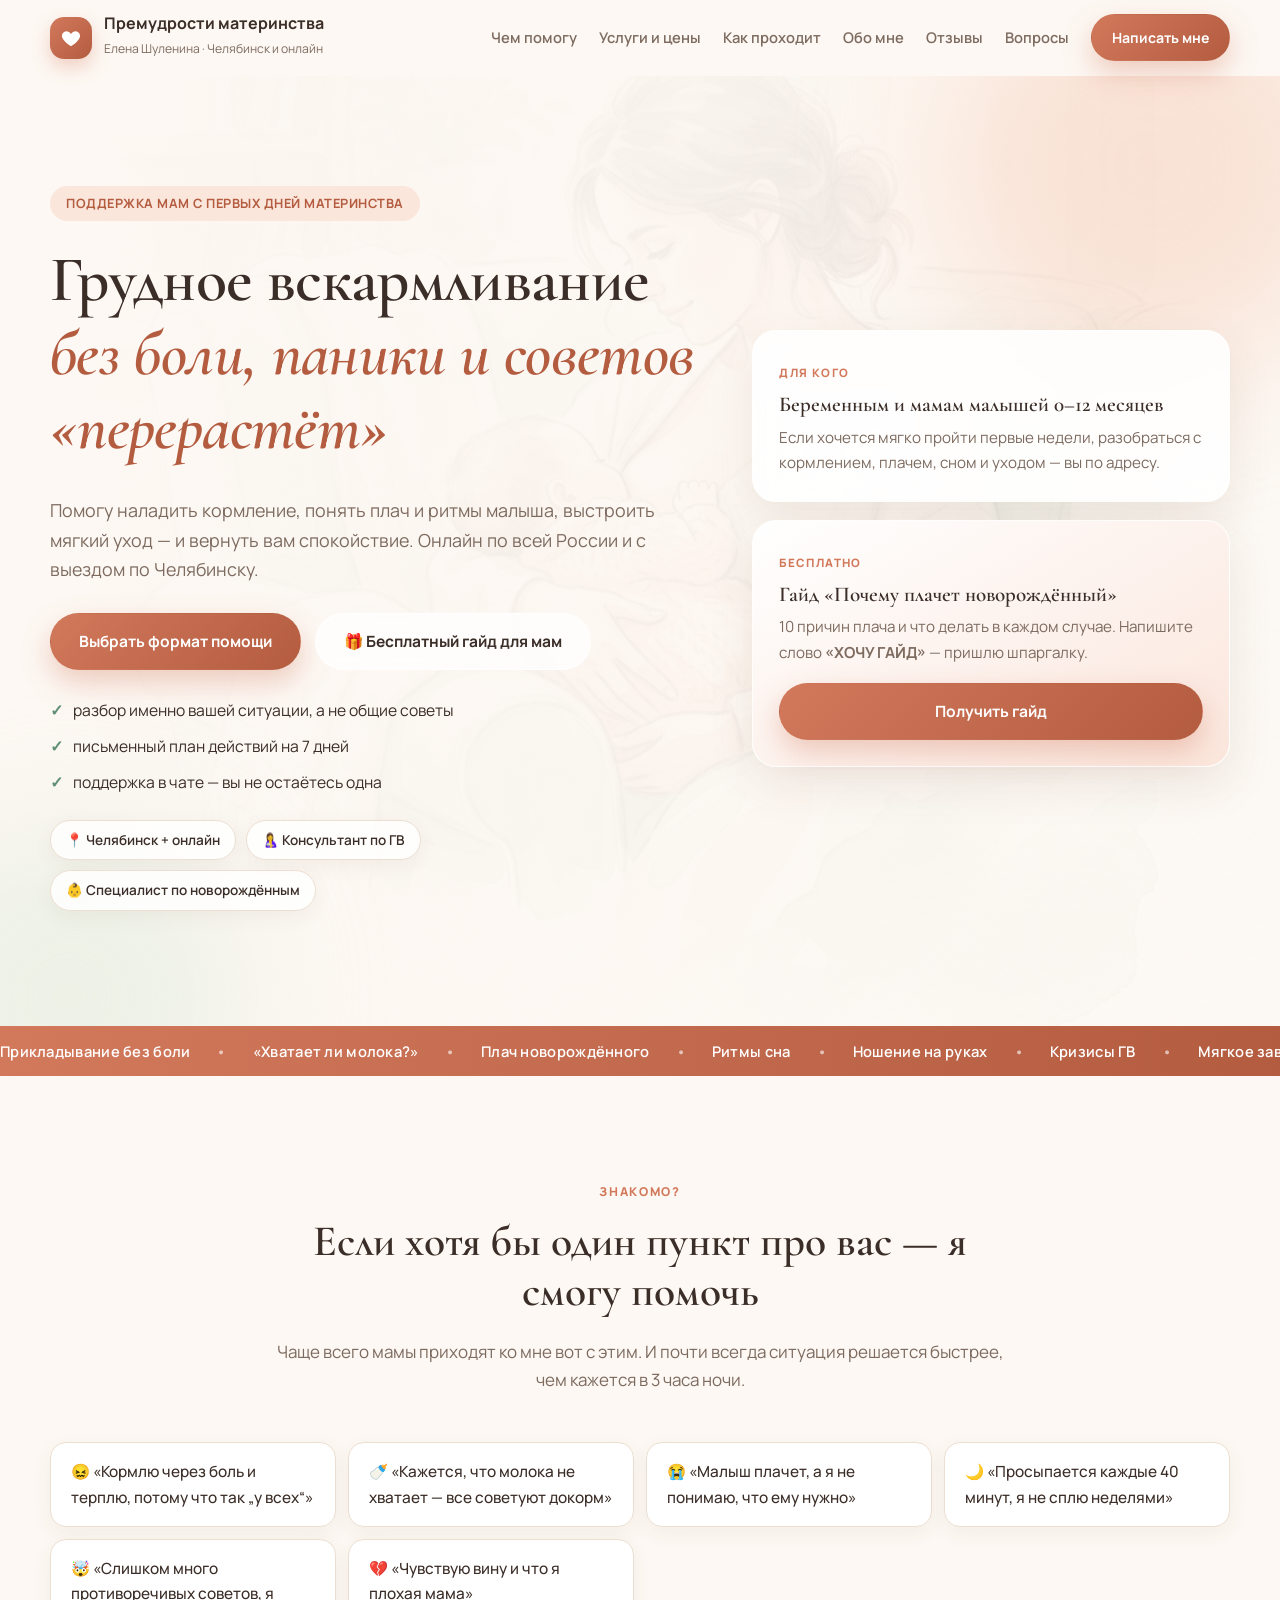
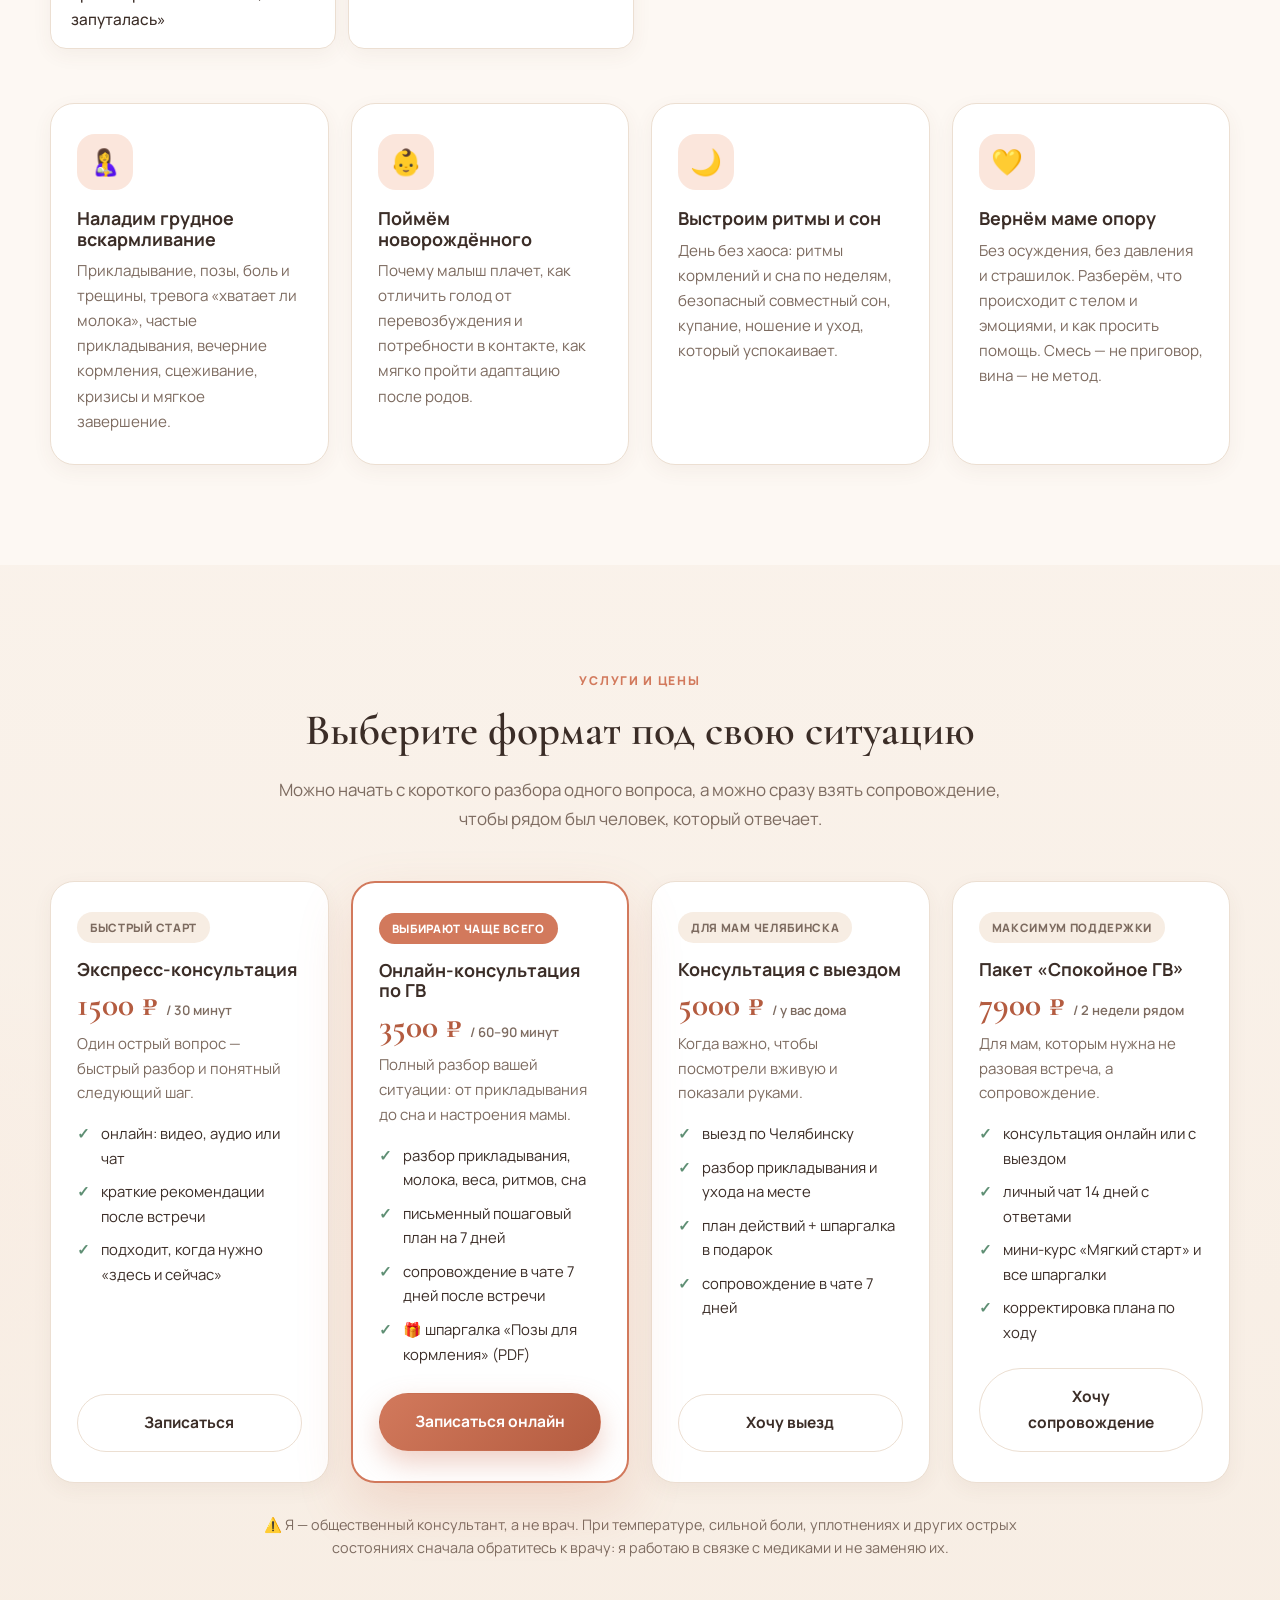
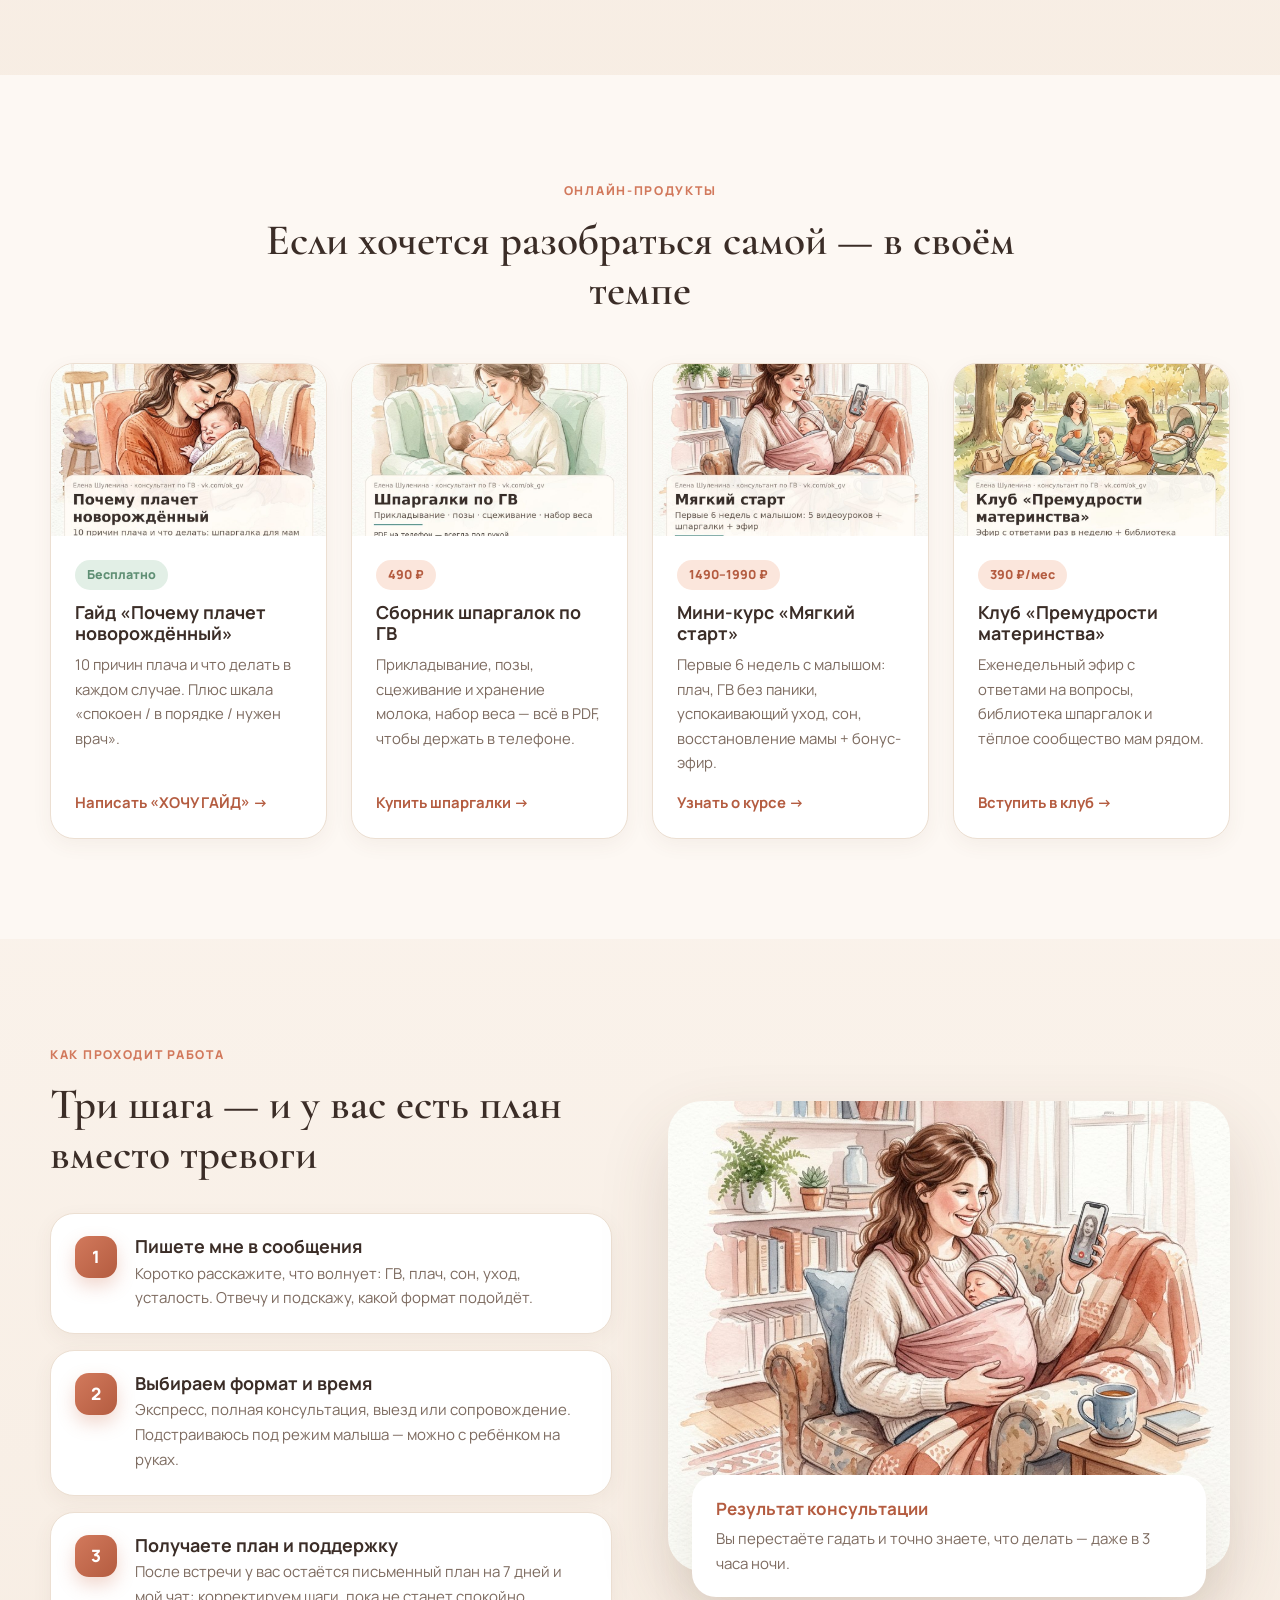
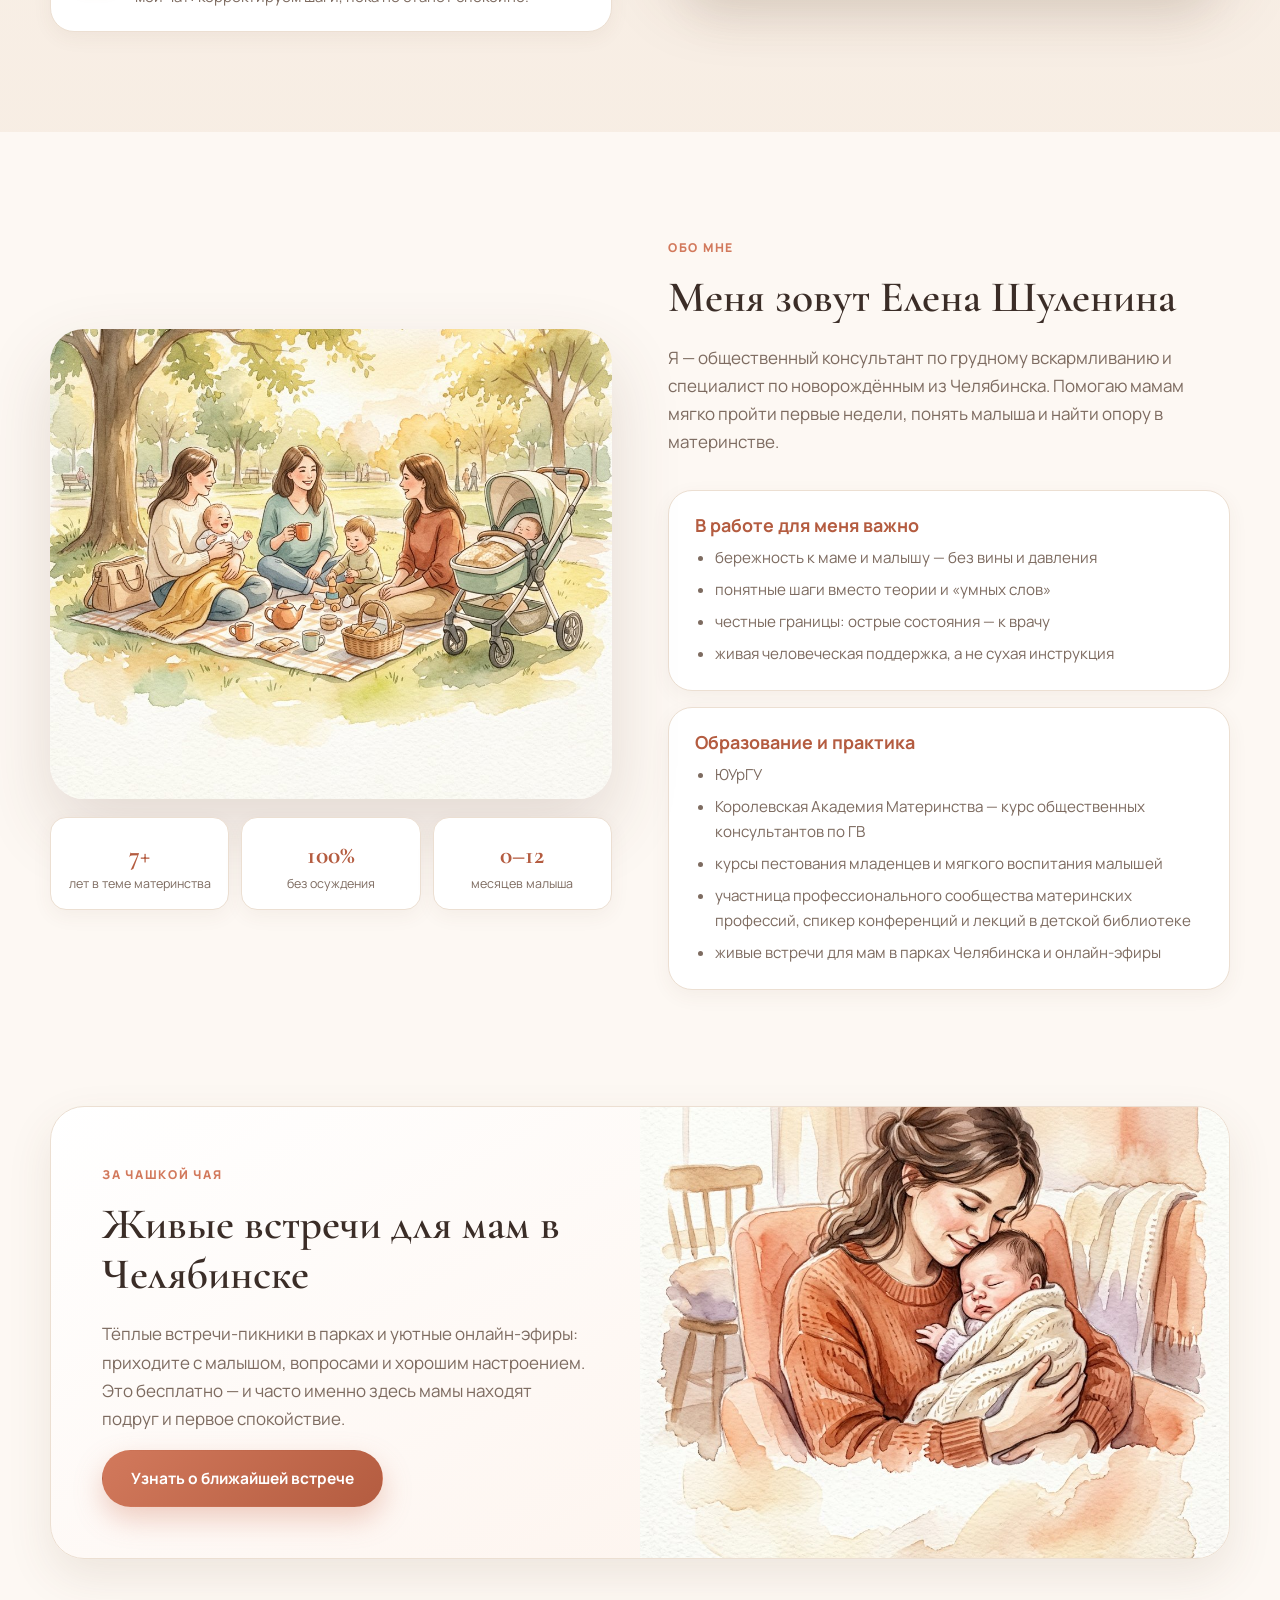
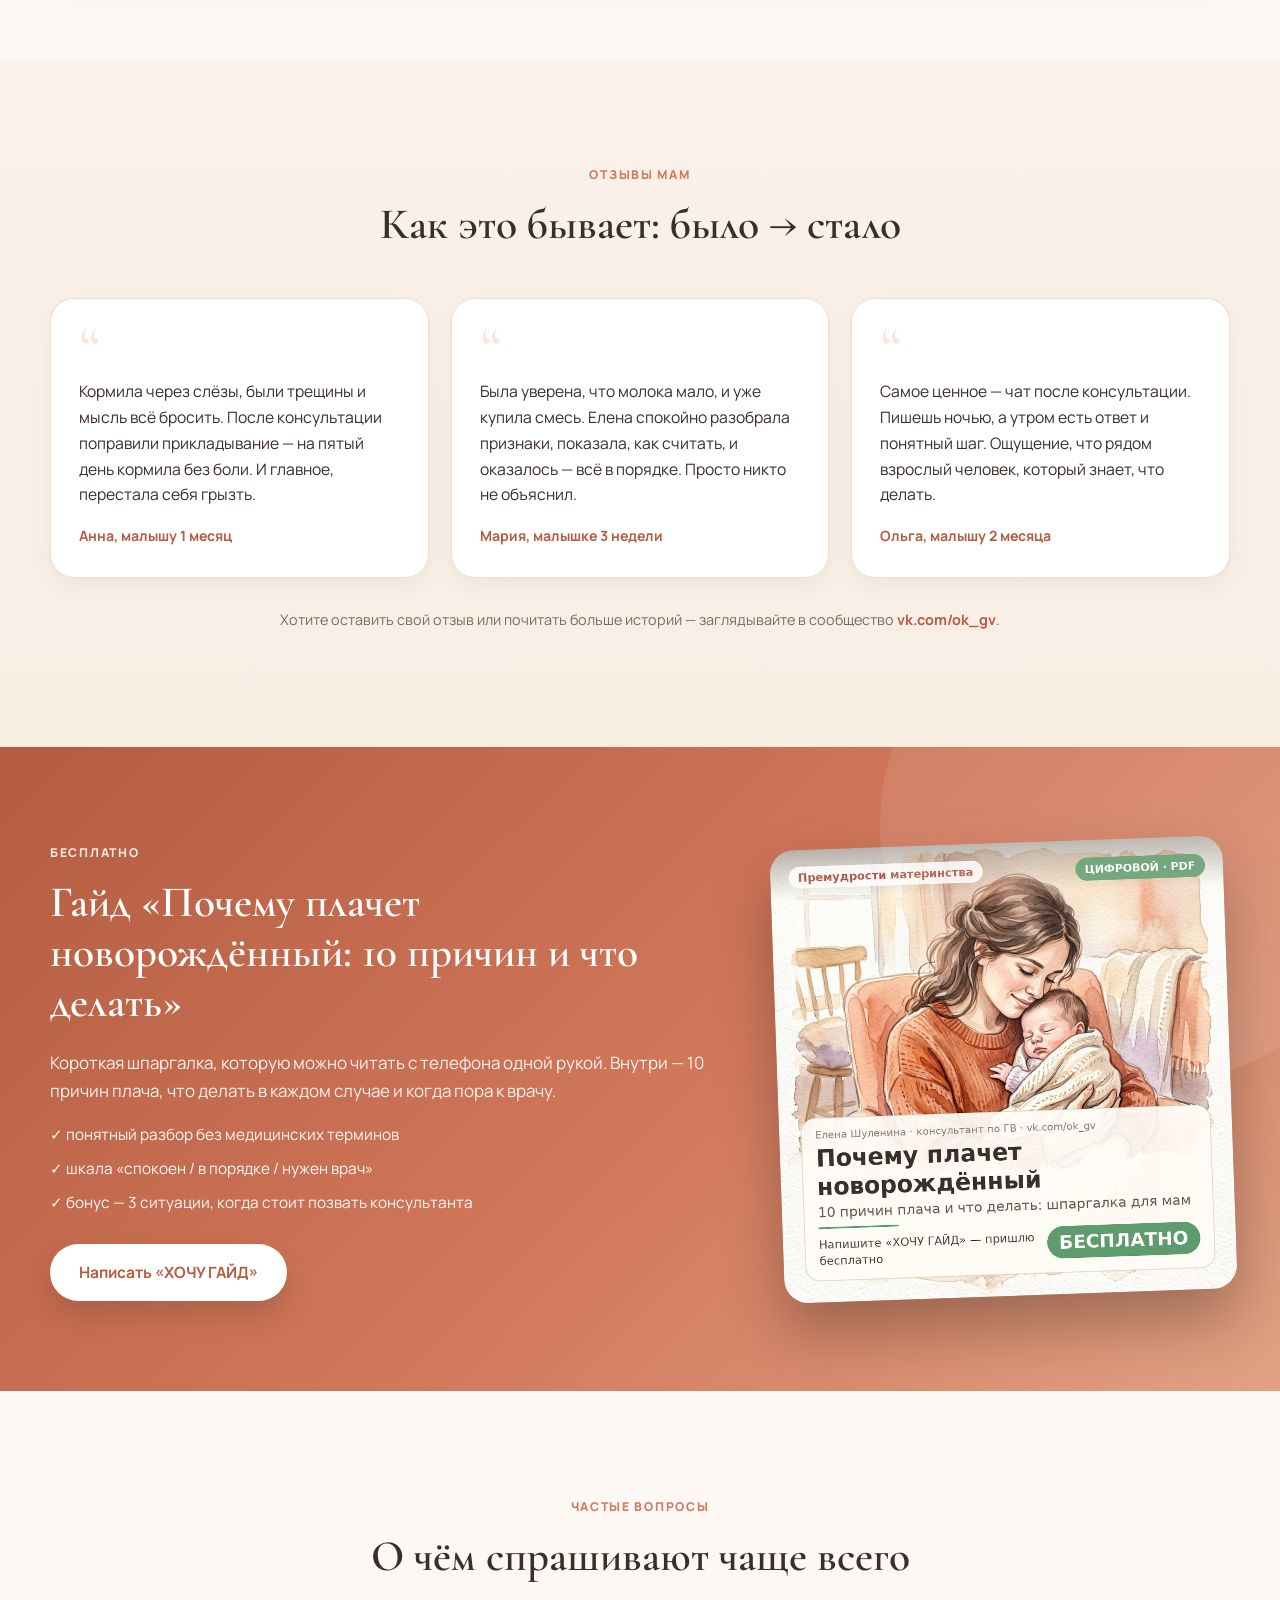
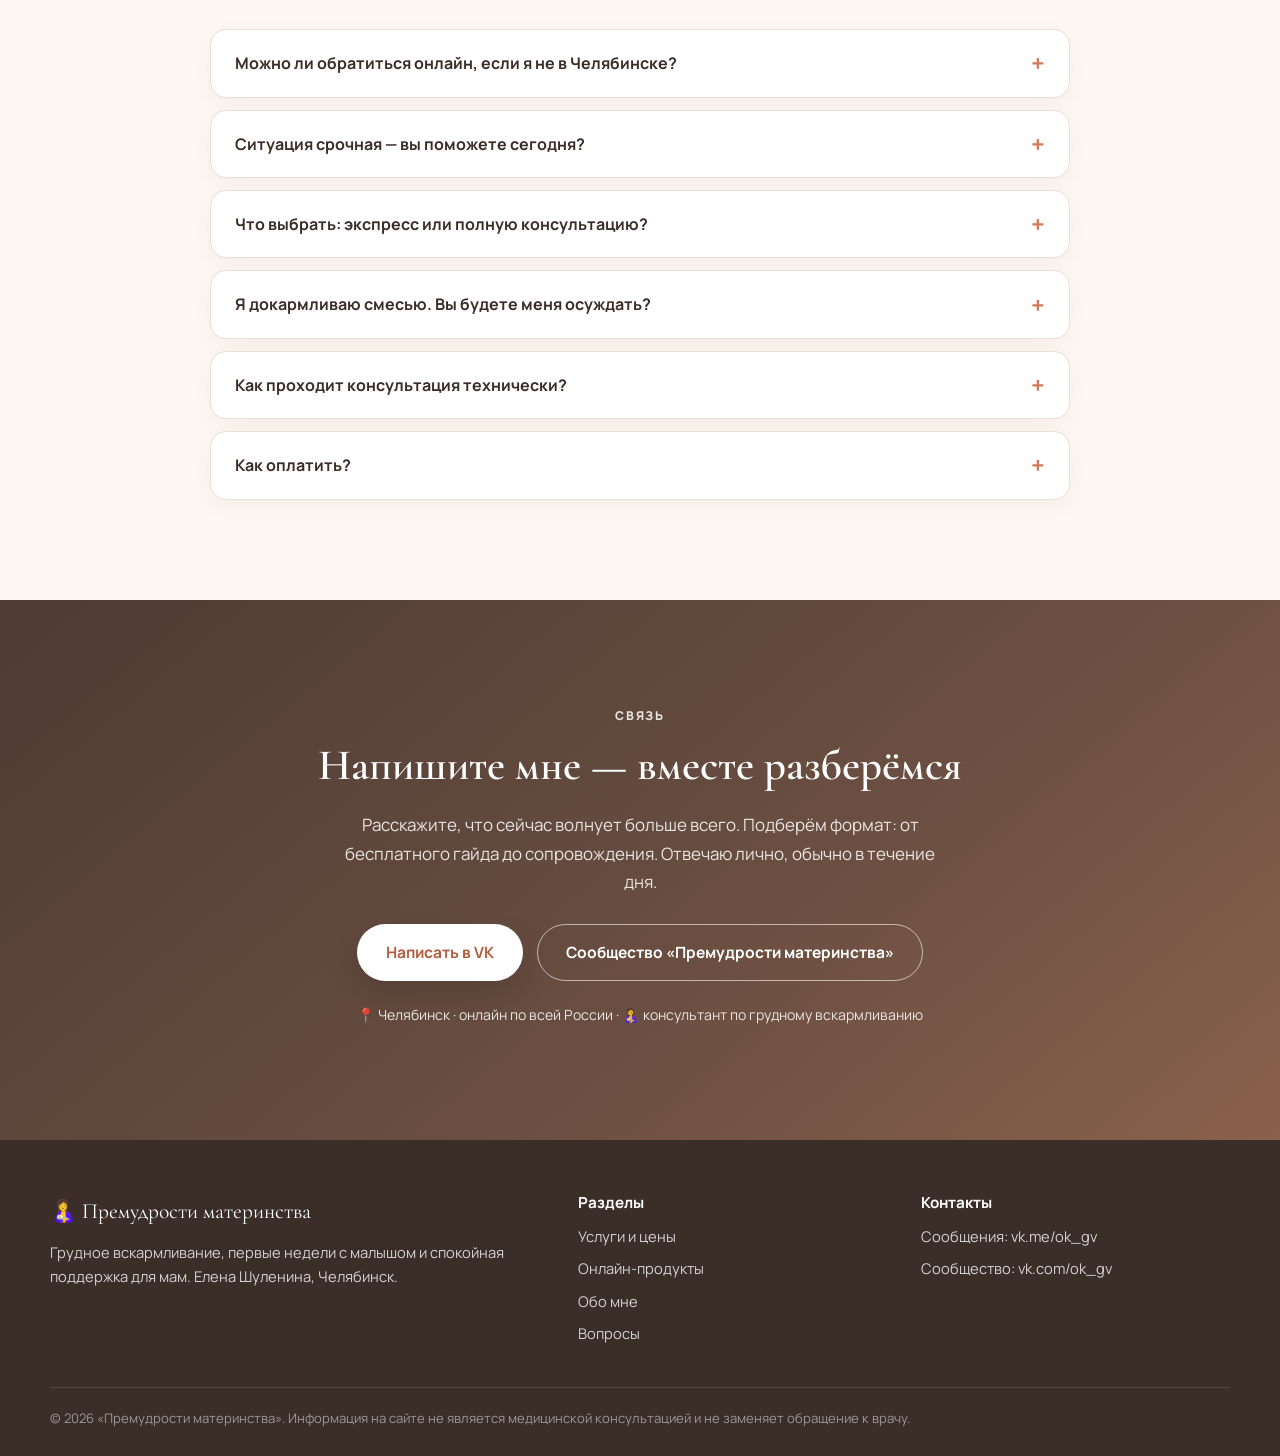
==== commit 58b574b2: "Оптимизированные изображения карточек продуктов для быстрой загрузки Co-authored-by: arena-agent <29" ====
--- a/index.html
+++ b/index.html
@@ -240,7 +240,7 @@
 
       <div class="products-grid">
         <article class="product reveal">
-          <div class="product-media"><img src="vk-cards/gaid.png" alt="Гайд «Почему плачет новорождённый»" loading="lazy"></div>
+          <div class="product-media"><img src="assets/web/gaid.jpg" alt="Гайд «Почему плачет новорождённый»" loading="lazy"></div>
           <div class="product-body">
             <span class="tag tag-free">Бесплатно</span>
             <h3>Гайд «Почему плачет новорождённый»</h3>
@@ -250,7 +250,7 @@
         </article>
 
         <article class="product reveal">
-          <div class="product-media"><img src="vk-cards/shpargalki.png" alt="Сборник шпаргалок по ГВ" loading="lazy"></div>
+          <div class="product-media"><img src="assets/web/shpargalki.jpg" alt="Сборник шпаргалок по ГВ" loading="lazy"></div>
           <div class="product-body">
             <span class="tag">490 ₽</span>
             <h3>Сборник шпаргалок по ГВ</h3>
@@ -260,7 +260,7 @@
         </article>
 
         <article class="product reveal">
-          <div class="product-media"><img src="vk-cards/course.png" alt="Мини-курс «Мягкий старт»" loading="lazy"></div>
+          <div class="product-media"><img src="assets/web/course.jpg" alt="Мини-курс «Мягкий старт»" loading="lazy"></div>
           <div class="product-body">
             <span class="tag">1490–1990 ₽</span>
             <h3>Мини-курс «Мягкий старт»</h3>
@@ -270,7 +270,7 @@
         </article>
 
         <article class="product reveal">
-          <div class="product-media"><img src="vk-cards/club.png" alt="Клуб «Премудрости материнства»" loading="lazy"></div>
+          <div class="product-media"><img src="assets/web/club.jpg" alt="Клуб «Премудрости материнства»" loading="lazy"></div>
           <div class="product-body">
             <span class="tag">390 ₽/мес</span>
             <h3>Клуб «Премудрости материнства»</h3>
@@ -412,7 +412,7 @@
         <a class="btn btn-light" href="https://vk.me/ok_gv" target="_blank" rel="noopener">Написать «ХОЧУ ГАЙД»</a>
       </div>
       <div class="lead-card">
-        <img src="vk-cards/gaid.png" alt="Обложка гайда «Почему плачет новорождённый»" loading="lazy">
+        <img src="assets/web/gaid.jpg" alt="Обложка гайда «Почему плачет новорождённый»" loading="lazy">
       </div>
     </div>
   </section>
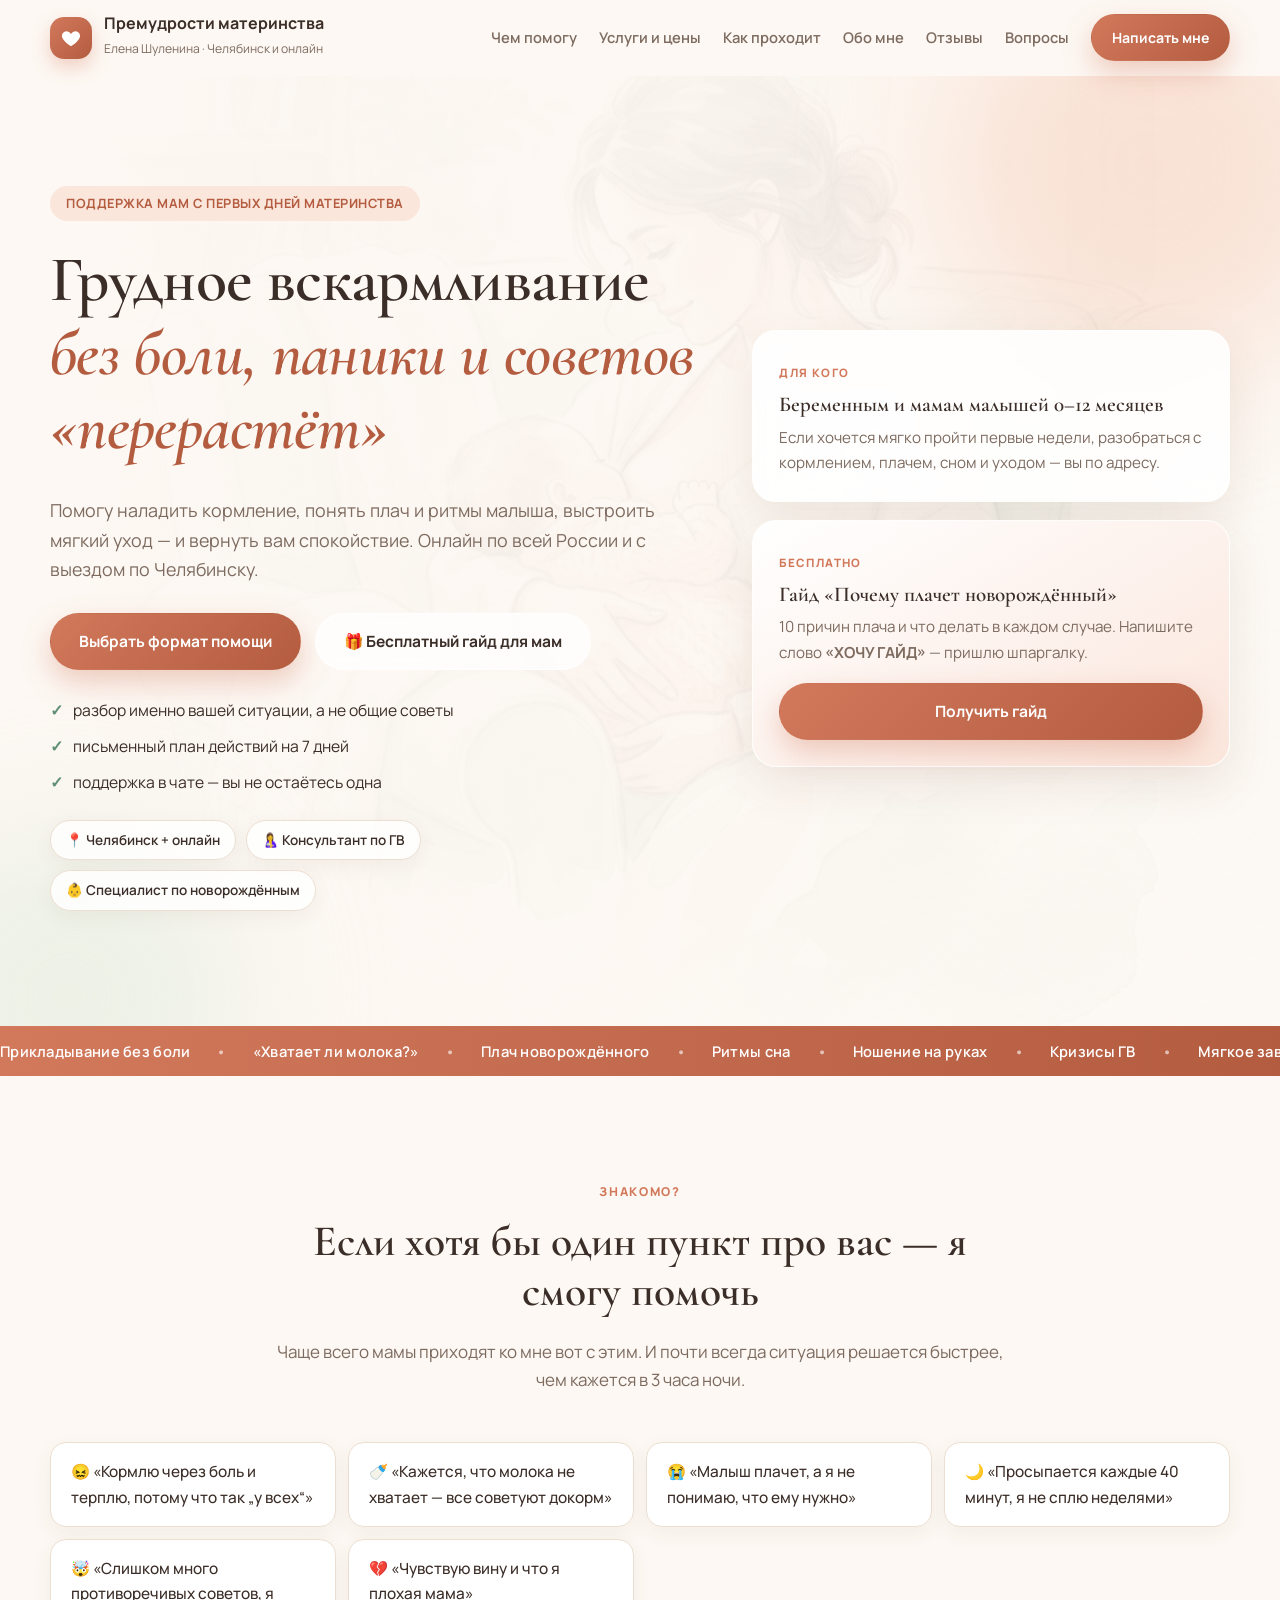
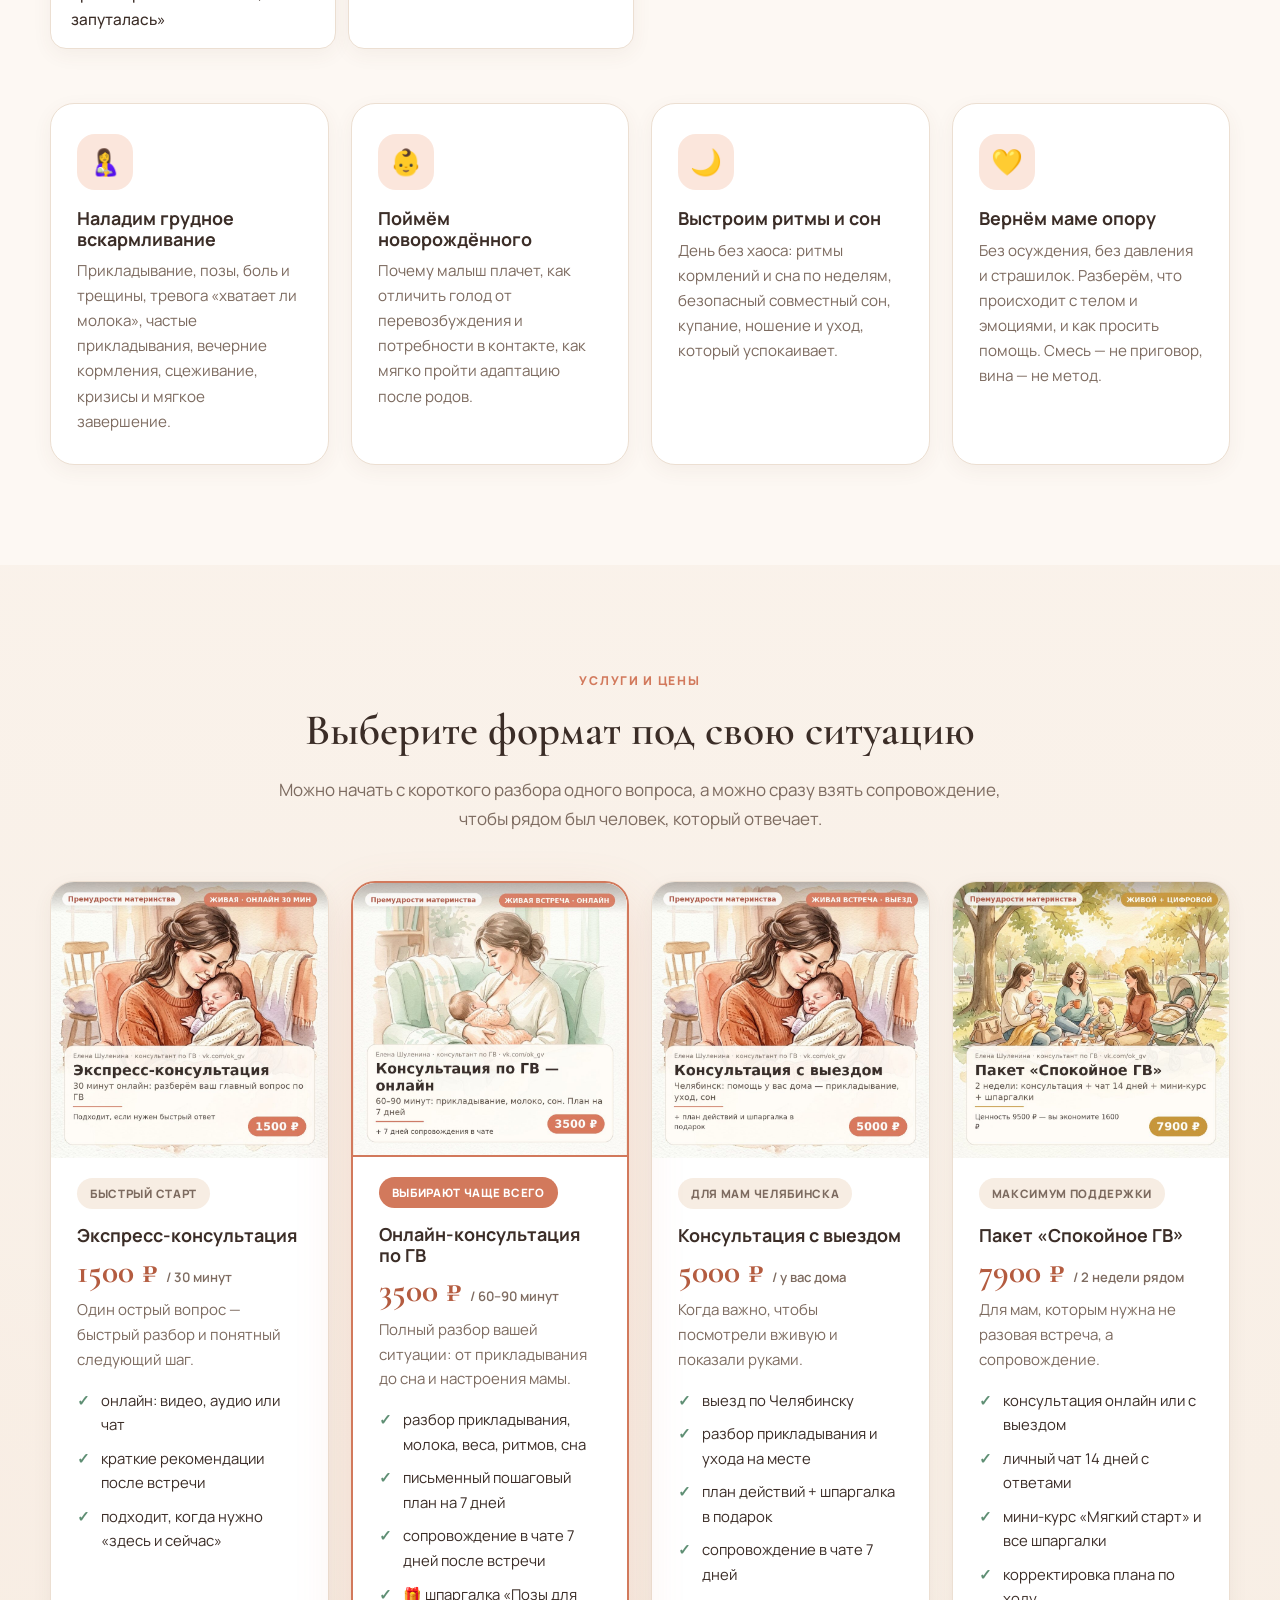
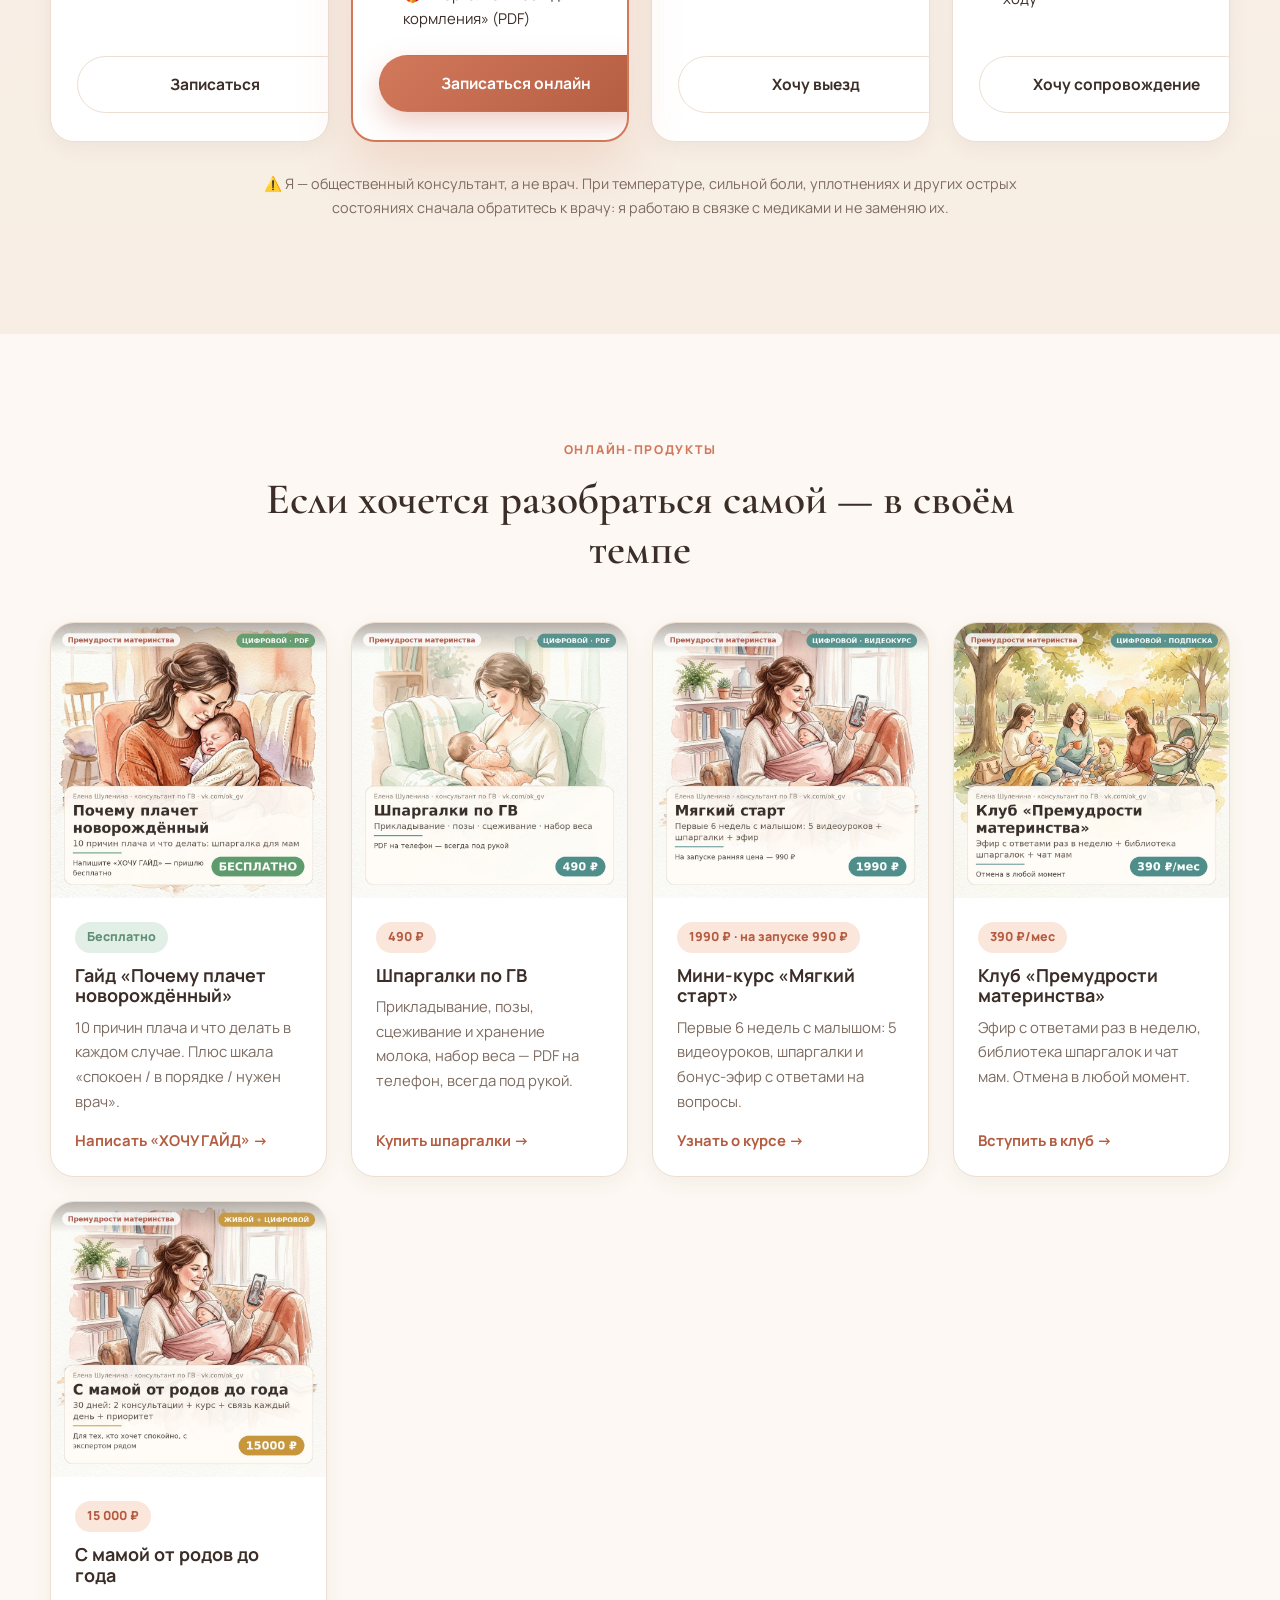
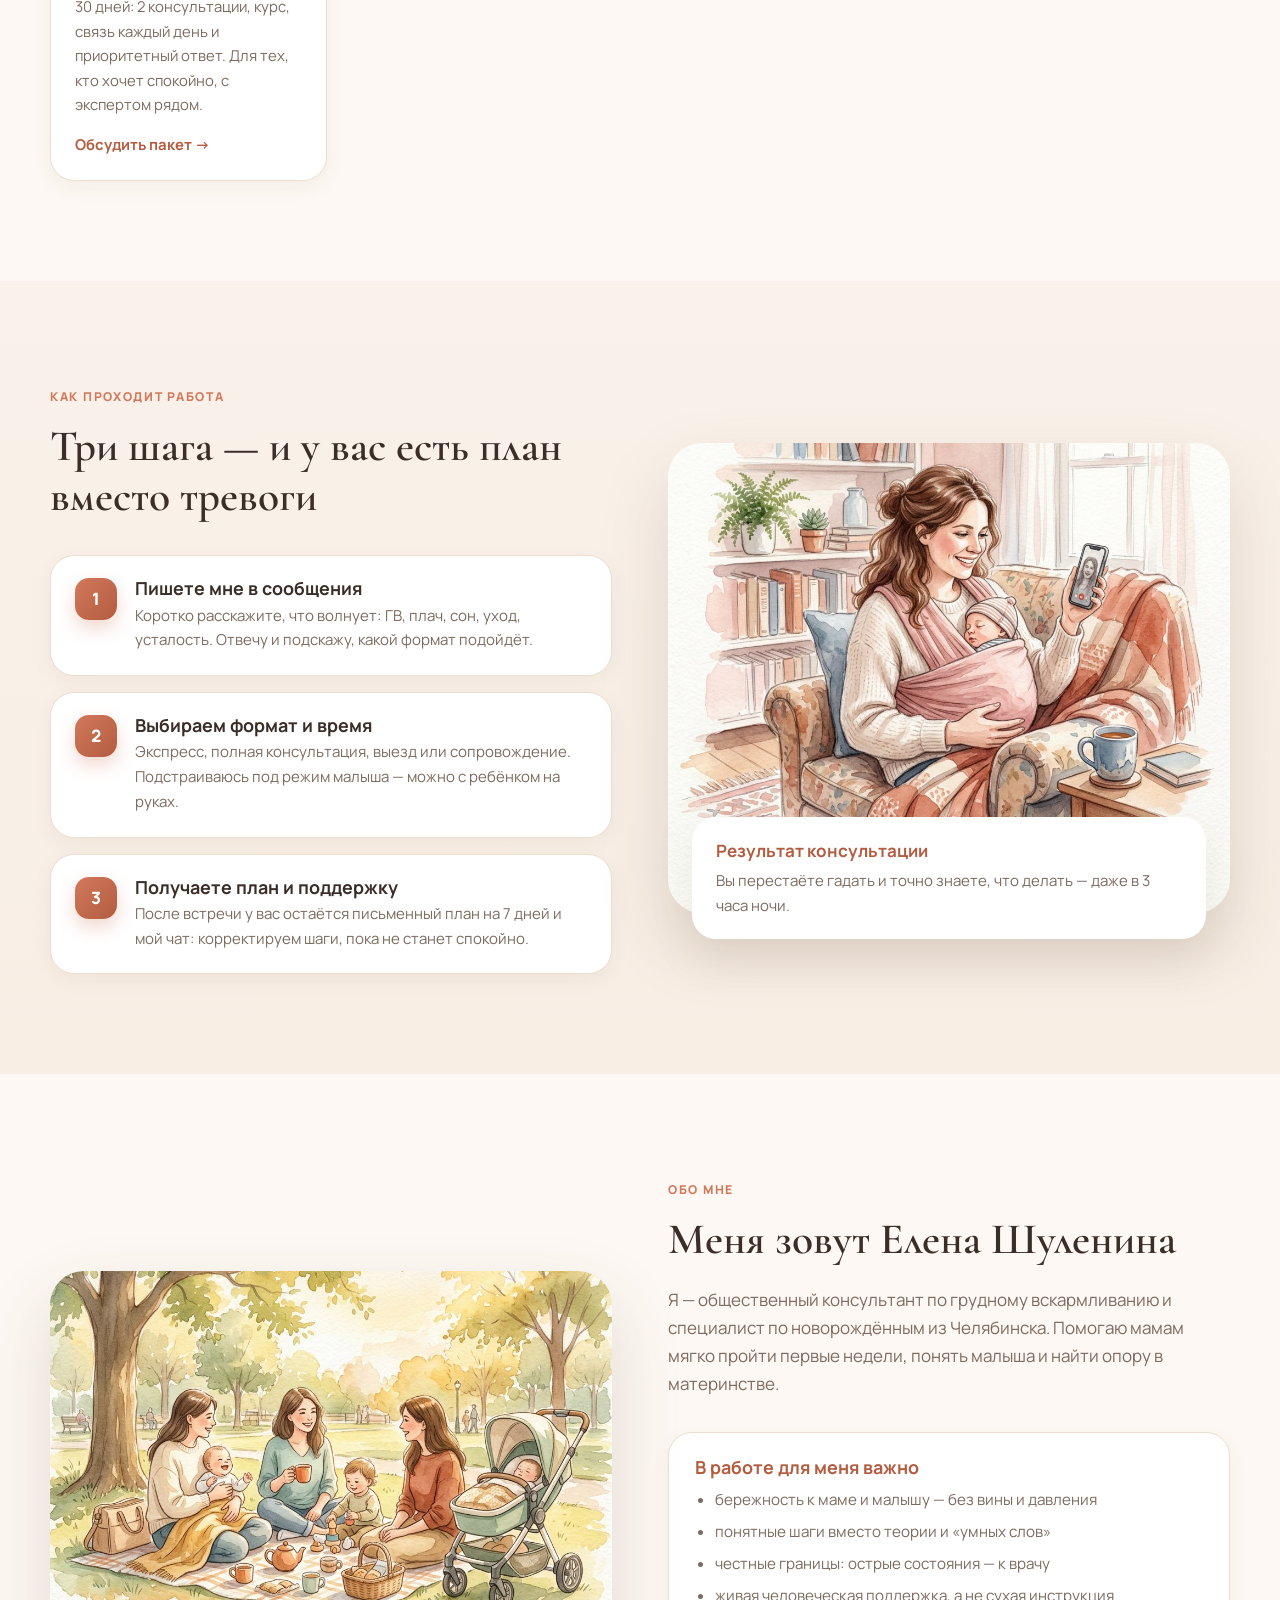
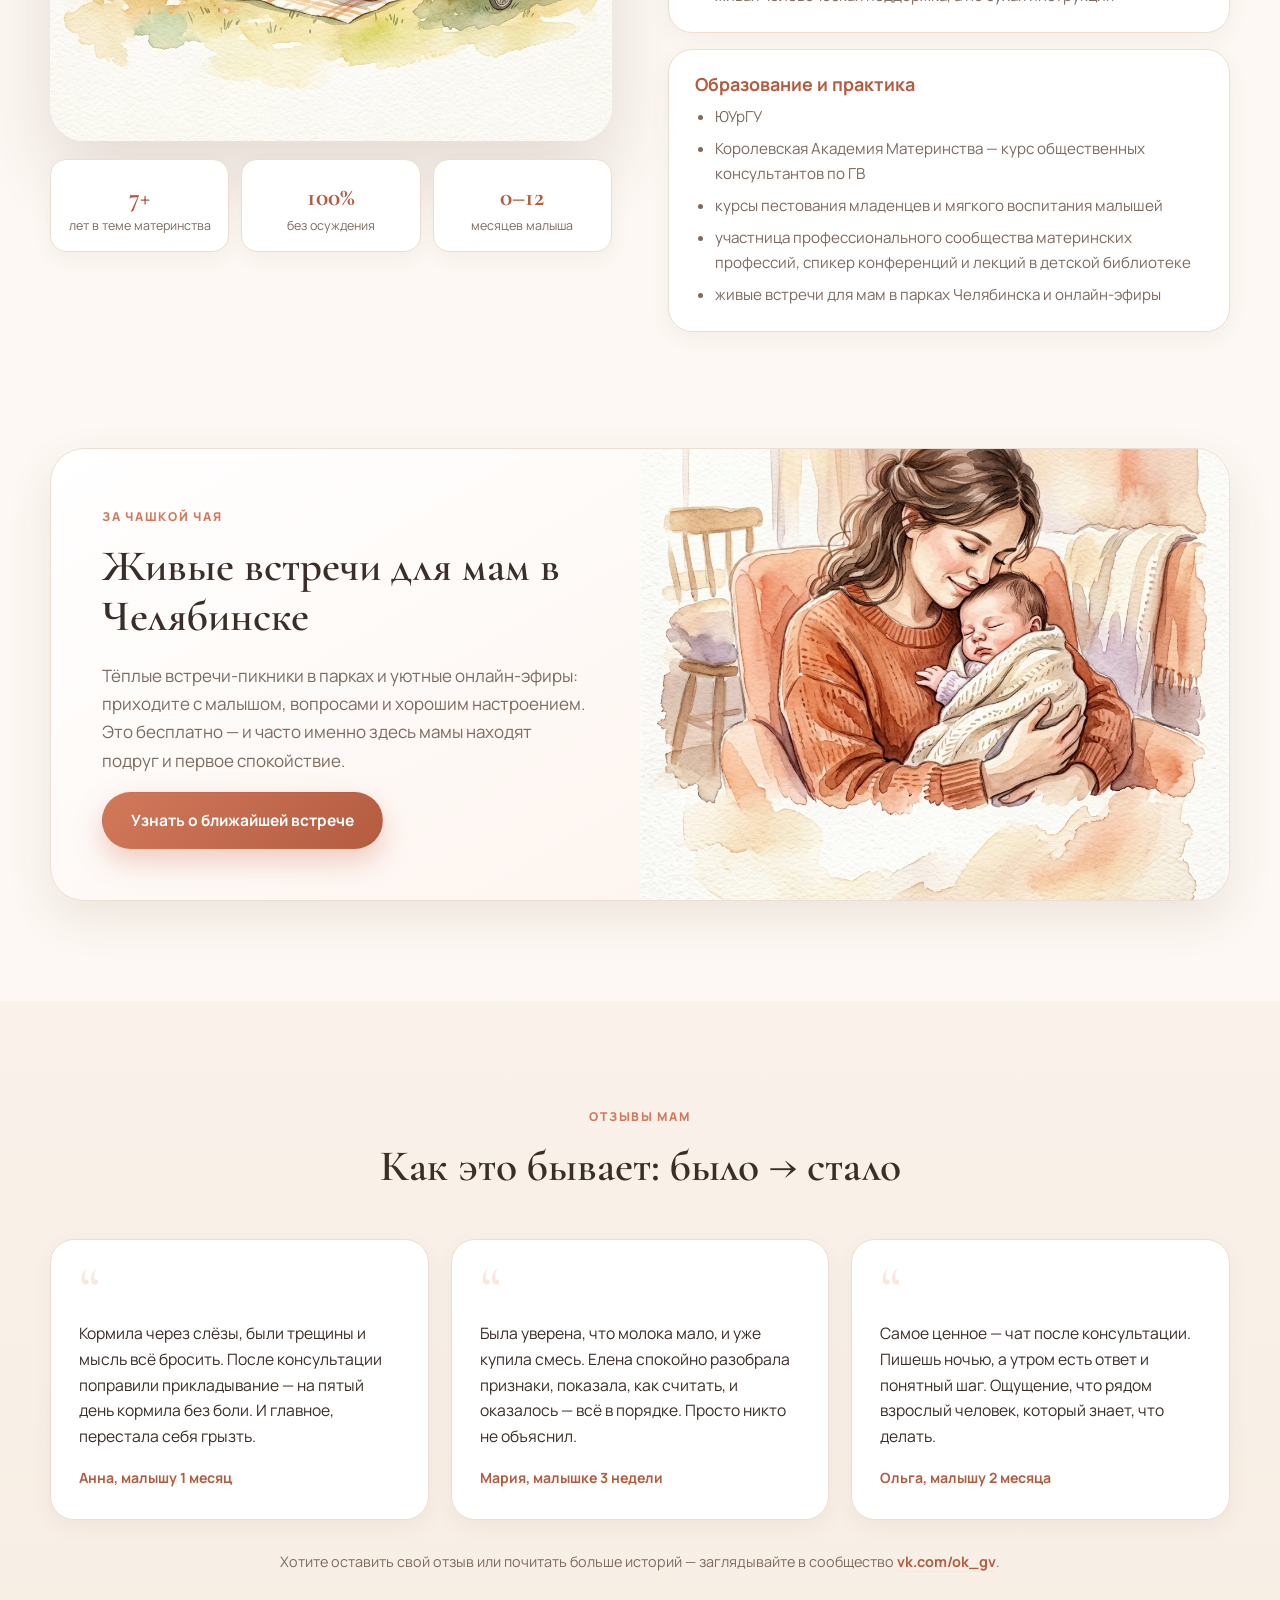
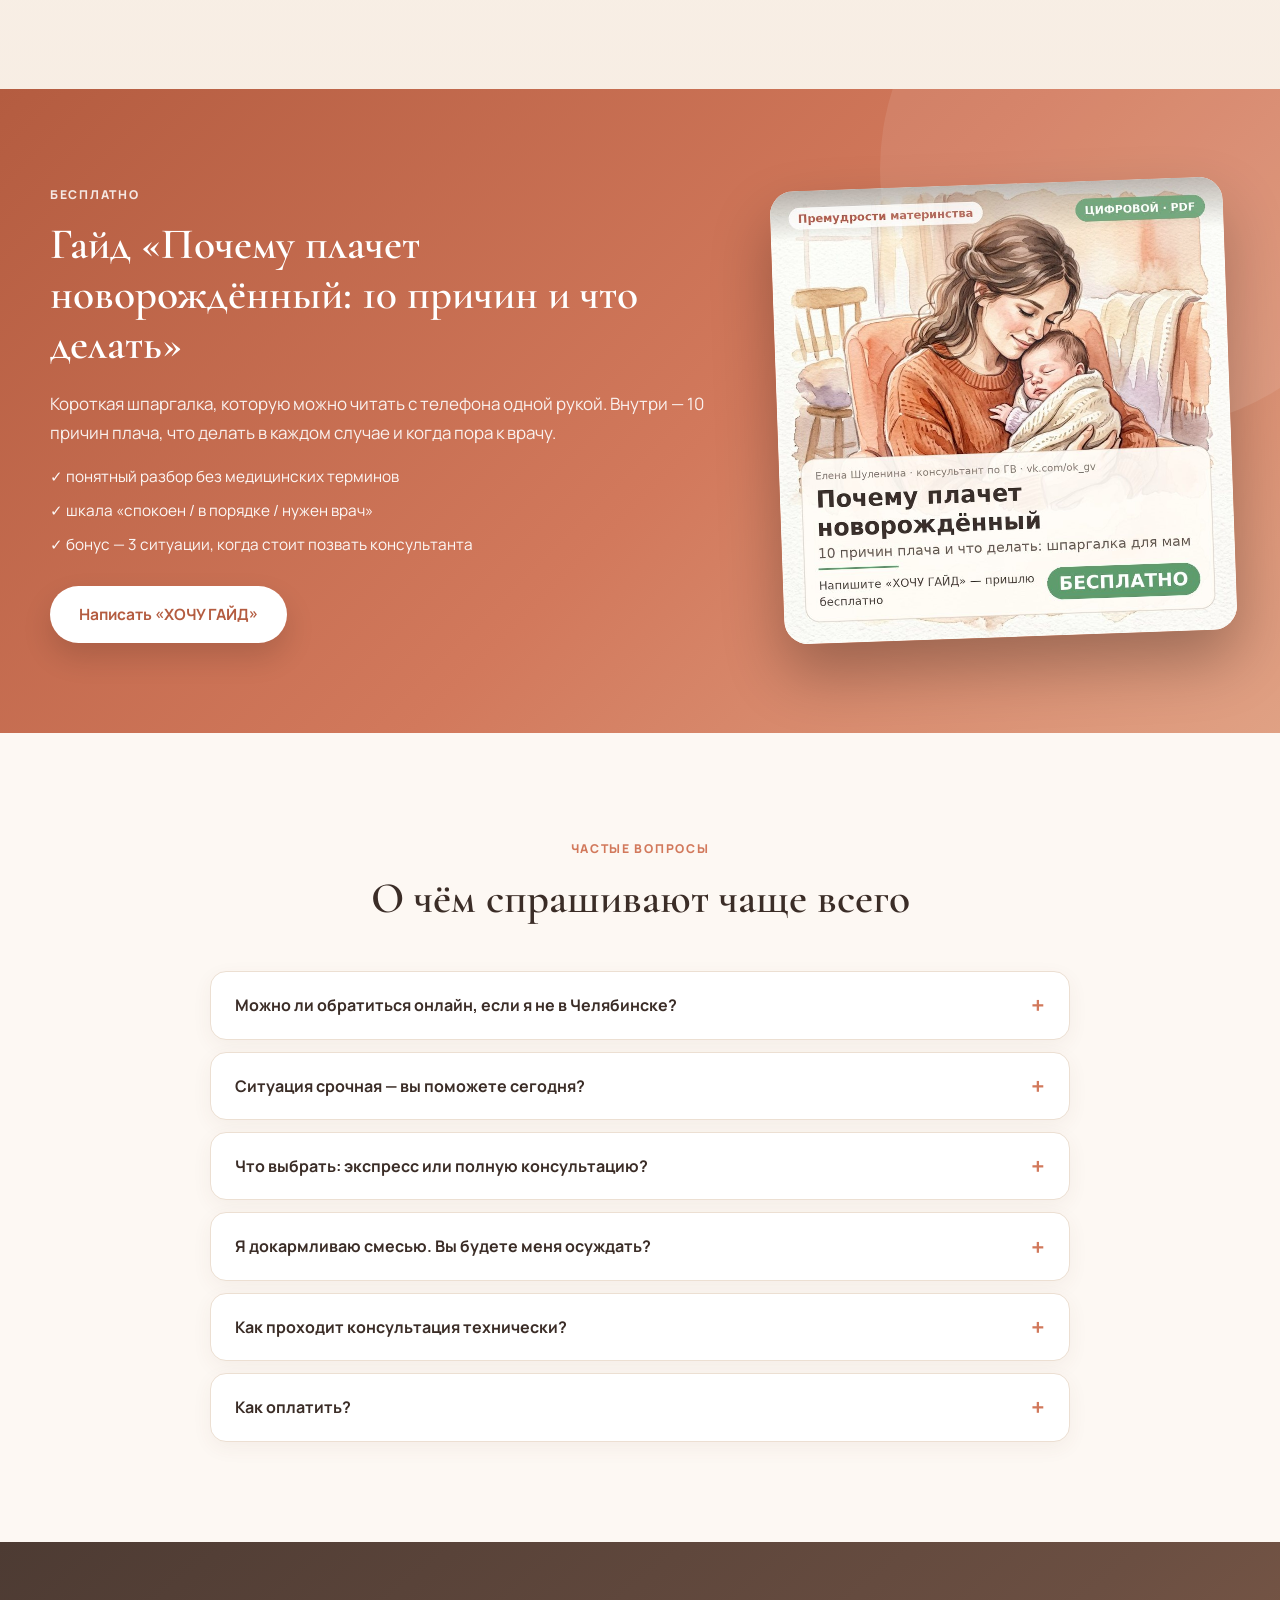
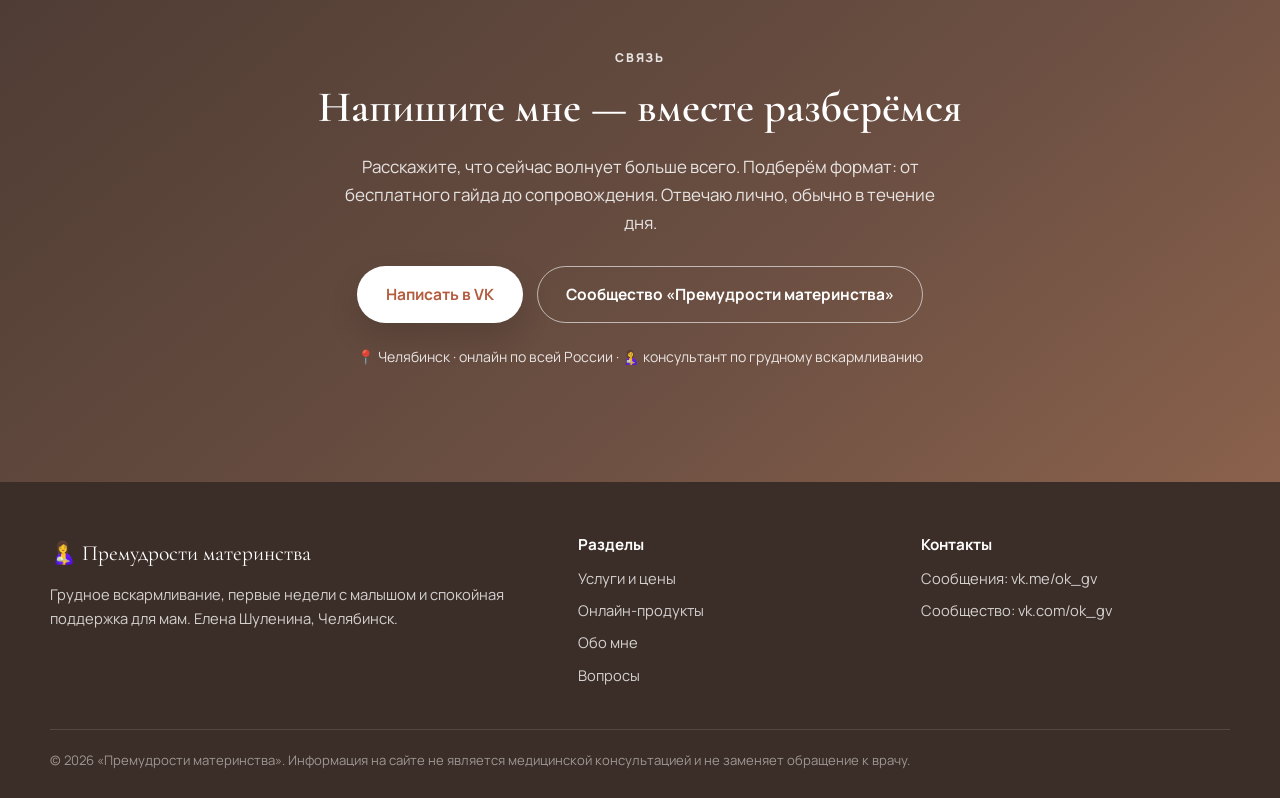
==== commit db1eb1d6: "Карточки услуг и продуктов: авторские иллюстрации целиком + просмотр по клику Co-authored-by: arena-" ====
--- a/index.html
+++ b/index.html
@@ -171,6 +171,7 @@
 
       <div class="services-grid">
         <article class="service reveal">
+          <a class="service-card-img card-zoom" href="assets/web/express.jpg" aria-label="Открыть карточку «Экспресс-консультация, 1500 ₽» целиком"><img src="assets/web/express.jpg" alt="Экспресс-консультация, 1500 ₽" loading="lazy"></a>
           <span class="badge">Быстрый старт</span>
           <h3>Экспресс-консультация</h3>
           <div class="price">1500 ₽ <small>/ 30 минут</small></div>
@@ -184,6 +185,7 @@
         </article>
 
         <article class="service featured reveal">
+          <a class="service-card-img card-zoom" href="assets/web/online-consult.jpg" aria-label="Открыть карточку «Консультация по ГВ онлайн, 3500 ₽» целиком"><img src="assets/web/online-consult.jpg" alt="Консультация по ГВ онлайн, 3500 ₽" loading="lazy"></a>
           <span class="badge badge-hot">Выбирают чаще всего</span>
           <h3>Онлайн-консультация по ГВ</h3>
           <div class="price">3500 ₽ <small>/ 60–90 минут</small></div>
@@ -198,6 +200,7 @@
         </article>
 
         <article class="service reveal">
+          <a class="service-card-img card-zoom" href="assets/web/viezd.jpg" aria-label="Открыть карточку «Консультация с выездом, 5000 ₽» целиком"><img src="assets/web/viezd.jpg" alt="Консультация с выездом, 5000 ₽" loading="lazy"></a>
           <span class="badge">Для мам Челябинска</span>
           <h3>Консультация с выездом</h3>
           <div class="price">5000 ₽ <small>/ у вас дома</small></div>
@@ -212,6 +215,7 @@
         </article>
 
         <article class="service reveal">
+          <a class="service-card-img card-zoom" href="assets/web/paket.jpg" aria-label="Открыть карточку «Пакет «Спокойное ГВ», 7900 ₽» целиком"><img src="assets/web/paket.jpg" alt="Пакет «Спокойное ГВ», 7900 ₽" loading="lazy"></a>
           <span class="badge">Максимум поддержки</span>
           <h3>Пакет «Спокойное ГВ»</h3>
           <div class="price">7900 ₽ <small>/ 2 недели рядом</small></div>
@@ -240,7 +244,7 @@
 
       <div class="products-grid">
         <article class="product reveal">
-          <div class="product-media"><img src="assets/web/gaid.jpg" alt="Гайд «Почему плачет новорождённый»" loading="lazy"></div>
+          <a class="product-media card-zoom" href="assets/web/gaid.jpg" aria-label="Открыть карточку «Гайд «Почему плачет новорождённый»» целиком"><img src="assets/web/gaid.jpg" alt="Гайд «Почему плачет новорождённый»" loading="lazy"></a>
           <div class="product-body">
             <span class="tag tag-free">Бесплатно</span>
             <h3>Гайд «Почему плачет новорождённый»</h3>
@@ -250,32 +254,42 @@
         </article>
 
         <article class="product reveal">
-          <div class="product-media"><img src="assets/web/shpargalki.jpg" alt="Сборник шпаргалок по ГВ" loading="lazy"></div>
+          <a class="product-media card-zoom" href="assets/web/shpargalki.jpg" aria-label="Открыть карточку «Шпаргалки по ГВ» целиком"><img src="assets/web/shpargalki.jpg" alt="Сборник шпаргалок по ГВ" loading="lazy"></a>
           <div class="product-body">
-            <span class="tag">490 ₽</span>
-            <h3>Сборник шпаргалок по ГВ</h3>
-            <p>Прикладывание, позы, сцеживание и хранение молока, набор веса — всё в PDF, чтобы держать в телефоне.</p>
+            <span class="tag ">490 ₽</span>
+            <h3>Шпаргалки по ГВ</h3>
+            <p>Прикладывание, позы, сцеживание и хранение молока, набор веса — PDF на телефон, всегда под рукой.</p>
             <a href="https://vk.me/ok_gv" target="_blank" rel="noopener">Купить шпаргалки →</a>
           </div>
         </article>
 
         <article class="product reveal">
-          <div class="product-media"><img src="assets/web/course.jpg" alt="Мини-курс «Мягкий старт»" loading="lazy"></div>
+          <a class="product-media card-zoom" href="assets/web/course.jpg" aria-label="Открыть карточку «Мини-курс «Мягкий старт»» целиком"><img src="assets/web/course.jpg" alt="Мини-курс «Мягкий старт»" loading="lazy"></a>
           <div class="product-body">
-            <span class="tag">1490–1990 ₽</span>
+            <span class="tag ">1990 ₽ · на запуске 990 ₽</span>
             <h3>Мини-курс «Мягкий старт»</h3>
-            <p>Первые 6 недель с малышом: плач, ГВ без паники, успокаивающий уход, сон, восстановление мамы + бонус-эфир.</p>
+            <p>Первые 6 недель с малышом: 5 видеоуроков, шпаргалки и бонус-эфир с ответами на вопросы.</p>
             <a href="https://vk.me/ok_gv" target="_blank" rel="noopener">Узнать о курсе →</a>
           </div>
         </article>
 
         <article class="product reveal">
-          <div class="product-media"><img src="assets/web/club.jpg" alt="Клуб «Премудрости материнства»" loading="lazy"></div>
+          <a class="product-media card-zoom" href="assets/web/club.jpg" aria-label="Открыть карточку «Клуб «Премудрости материнства»» целиком"><img src="assets/web/club.jpg" alt="Клуб «Премудрости материнства»" loading="lazy"></a>
           <div class="product-body">
-            <span class="tag">390 ₽/мес</span>
+            <span class="tag ">390 ₽/мес</span>
             <h3>Клуб «Премудрости материнства»</h3>
-            <p>Еженедельный эфир с ответами на вопросы, библиотека шпаргалок и тёплое сообщество мам рядом.</p>
+            <p>Эфир с ответами раз в неделю, библиотека шпаргалок и чат мам. Отмена в любой момент.</p>
             <a href="https://vk.me/ok_gv" target="_blank" rel="noopener">Вступить в клуб →</a>
+          </div>
+        </article>
+
+        <article class="product reveal">
+          <a class="product-media card-zoom" href="assets/web/premium.jpg" aria-label="Открыть карточку «С мамой от родов до года» целиком"><img src="assets/web/premium.jpg" alt="Пакет «С мамой от родов до года»" loading="lazy"></a>
+          <div class="product-body">
+            <span class="tag ">15 000 ₽</span>
+            <h3>С мамой от родов до года</h3>
+            <p>30 дней: 2 консультации, курс, связь каждый день и приоритетный ответ. Для тех, кто хочет спокойно, с экспертом рядом.</p>
+            <a href="https://vk.me/ok_gv" target="_blank" rel="noopener">Обсудить пакет →</a>
           </div>
         </article>
       </div>
@@ -411,9 +425,9 @@
         </ul>
         <a class="btn btn-light" href="https://vk.me/ok_gv" target="_blank" rel="noopener">Написать «ХОЧУ ГАЙД»</a>
       </div>
-      <div class="lead-card">
-        <img src="assets/web/gaid.jpg" alt="Обложка гайда «Почему плачет новорождённый»" loading="lazy">
-      </div>
+      <a class="lead-card card-zoom" href="assets/web/gaid.jpg" aria-label="Открыть карточку гайда целиком">
+        <img src="assets/web/gaid.jpg" alt="Карточка бесплатного гайда «Почему плачет новорождённый»" loading="lazy">
+      </a>
     </div>
   </section>
 
@@ -477,6 +491,11 @@
 
 <a class="mobile-cta" href="https://vk.me/ok_gv" target="_blank" rel="noopener">Написать и записаться</a>
 
+<div class="lightbox" id="lightbox" hidden>
+  <button class="lightbox-close" id="lightboxClose" aria-label="Закрыть">×</button>
+  <img id="lightboxImg" src="" alt="">
+</div>
+
 <script src="script.js"></script>
 </body>
 </html>
--- a/style.css
+++ b/style.css
@@ -156,9 +156,11 @@
 .products-grid{display:grid;grid-template-columns:repeat(auto-fit,minmax(250px,1fr));gap:24px}
 .product{background:#fff;border:1px solid var(--line);border-radius:var(--r-lg);overflow:hidden;box-shadow:var(--shadow-sm);transition:.3s;display:flex;flex-direction:column}
 .product:hover{transform:translateY(-6px);box-shadow:var(--shadow-lg)}
-.product-media{aspect-ratio:16/10;overflow:hidden;background:var(--bg-soft)}
-.product-media img{width:100%;height:100%;object-fit:cover;transition:.5s}
-.product:hover .product-media img{transform:scale(1.05)}
+.product-media{display:block;aspect-ratio:1/1;overflow:hidden;background:#f4ece3;position:relative;cursor:zoom-in}
+.product-media img{width:100%;height:100%;object-fit:contain;transition:.5s}
+.product:hover .product-media img{transform:scale(1.03)}
+.product-media::after{content:'смотреть карточку';position:absolute;left:50%;bottom:12px;transform:translateX(-50%) translateY(8px);background:rgba(59,45,39,.82);color:#fff;font-size:.72rem;font-weight:700;letter-spacing:.04em;padding:6px 14px;border-radius:100px;opacity:0;transition:.3s;pointer-events:none}
+.product:hover .product-media::after{opacity:1;transform:translateX(-50%)}
 .product-body{padding:24px;display:flex;flex-direction:column;flex:1}
 .tag{align-self:flex-start;font-size:.78rem;font-weight:800;background:var(--accent-soft);color:var(--accent-dark);padding:5px 12px;border-radius:100px;margin-bottom:12px}
 .tag-free{background:#e2efe6;color:var(--green)}
@@ -277,3 +279,32 @@
   .footer-grid{grid-template-columns:1fr}
   .stats{grid-template-columns:1fr 1fr}
 }
+
+
+/* ---------- карточки-иллюстрации в услугах ---------- */
+.service{padding:0 0 28px;overflow:hidden}
+.service > *:not(.service-card-img){margin-left:26px;margin-right:26px}
+.service-card-img{display:block;aspect-ratio:1/1;background:#f4ece3;overflow:hidden;margin:0 0 20px;position:relative;cursor:zoom-in}
+.service-card-img img{width:100%;height:100%;object-fit:contain;transition:.5s}
+.service:hover .service-card-img img{transform:scale(1.03)}
+.service .badge{margin-top:0}
+.service-card-img::after{content:'смотреть карточку';position:absolute;left:50%;bottom:12px;transform:translateX(-50%) translateY(8px);background:rgba(59,45,39,.82);color:#fff;font-size:.72rem;font-weight:700;letter-spacing:.04em;padding:6px 14px;border-radius:100px;opacity:0;transition:.3s;pointer-events:none}
+.service:hover .service-card-img::after{opacity:1;transform:translateX(-50%)}
+.service.featured .service-card-img{border-bottom:2px solid var(--accent)}
+
+/* карточка гайда в баннере — целиком */
+.lead-card img{width:100%;aspect-ratio:1/1;object-fit:contain;background:#fff;padding:0}
+
+/* ---------- лайтбокс ---------- */
+.lightbox{position:fixed;inset:0;z-index:200;background:rgba(38,28,23,.88);backdrop-filter:blur(6px);display:flex;align-items:center;justify-content:center;padding:24px;animation:fade .25s ease;cursor:zoom-out}
+.lightbox[hidden]{display:none}
+@keyframes fade{from{opacity:0}to{opacity:1}}
+.lightbox img{max-width:min(92vw,860px);max-height:88vh;border-radius:20px;box-shadow:0 40px 80px rgba(0,0,0,.5);background:#fff}
+.lightbox-close{position:absolute;top:20px;right:24px;width:46px;height:46px;border-radius:50%;border:none;background:rgba(255,255,255,.92);color:#3b2d27;font-size:1.7rem;line-height:1;cursor:pointer;transition:.2s}
+.lightbox-close:hover{background:#fff;transform:scale(1.06)}
+
+/* карточка гайда в баннере — кликабельна */
+.lead-card{display:block;cursor:zoom-in;border-radius:var(--r-lg);overflow:hidden;box-shadow:0 30px 60px rgba(0,0,0,.28);transform:rotate(-2deg);transition:.4s}
+.lead-card:hover{transform:rotate(0) scale(1.02)}
+.lead-card img{border-radius:0;box-shadow:none;transform:none}
+.lead-card img:hover{transform:none}
